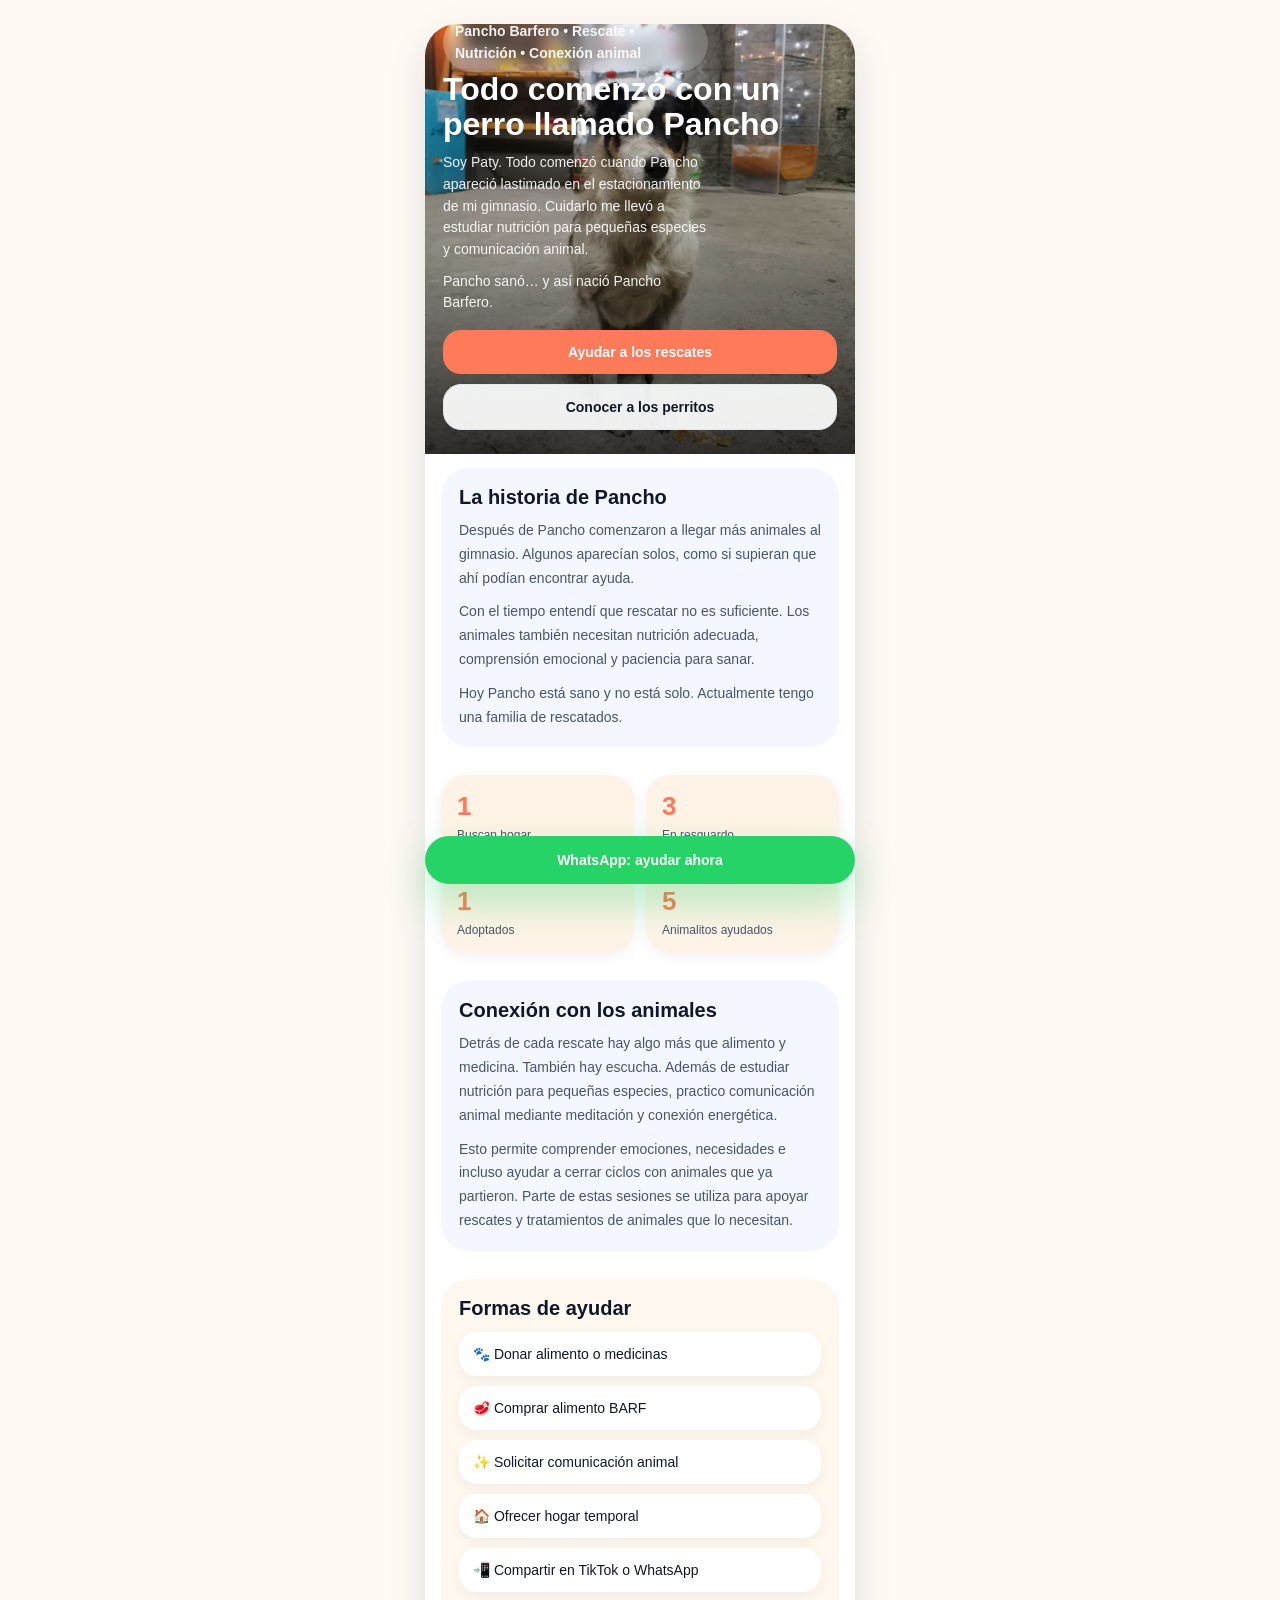
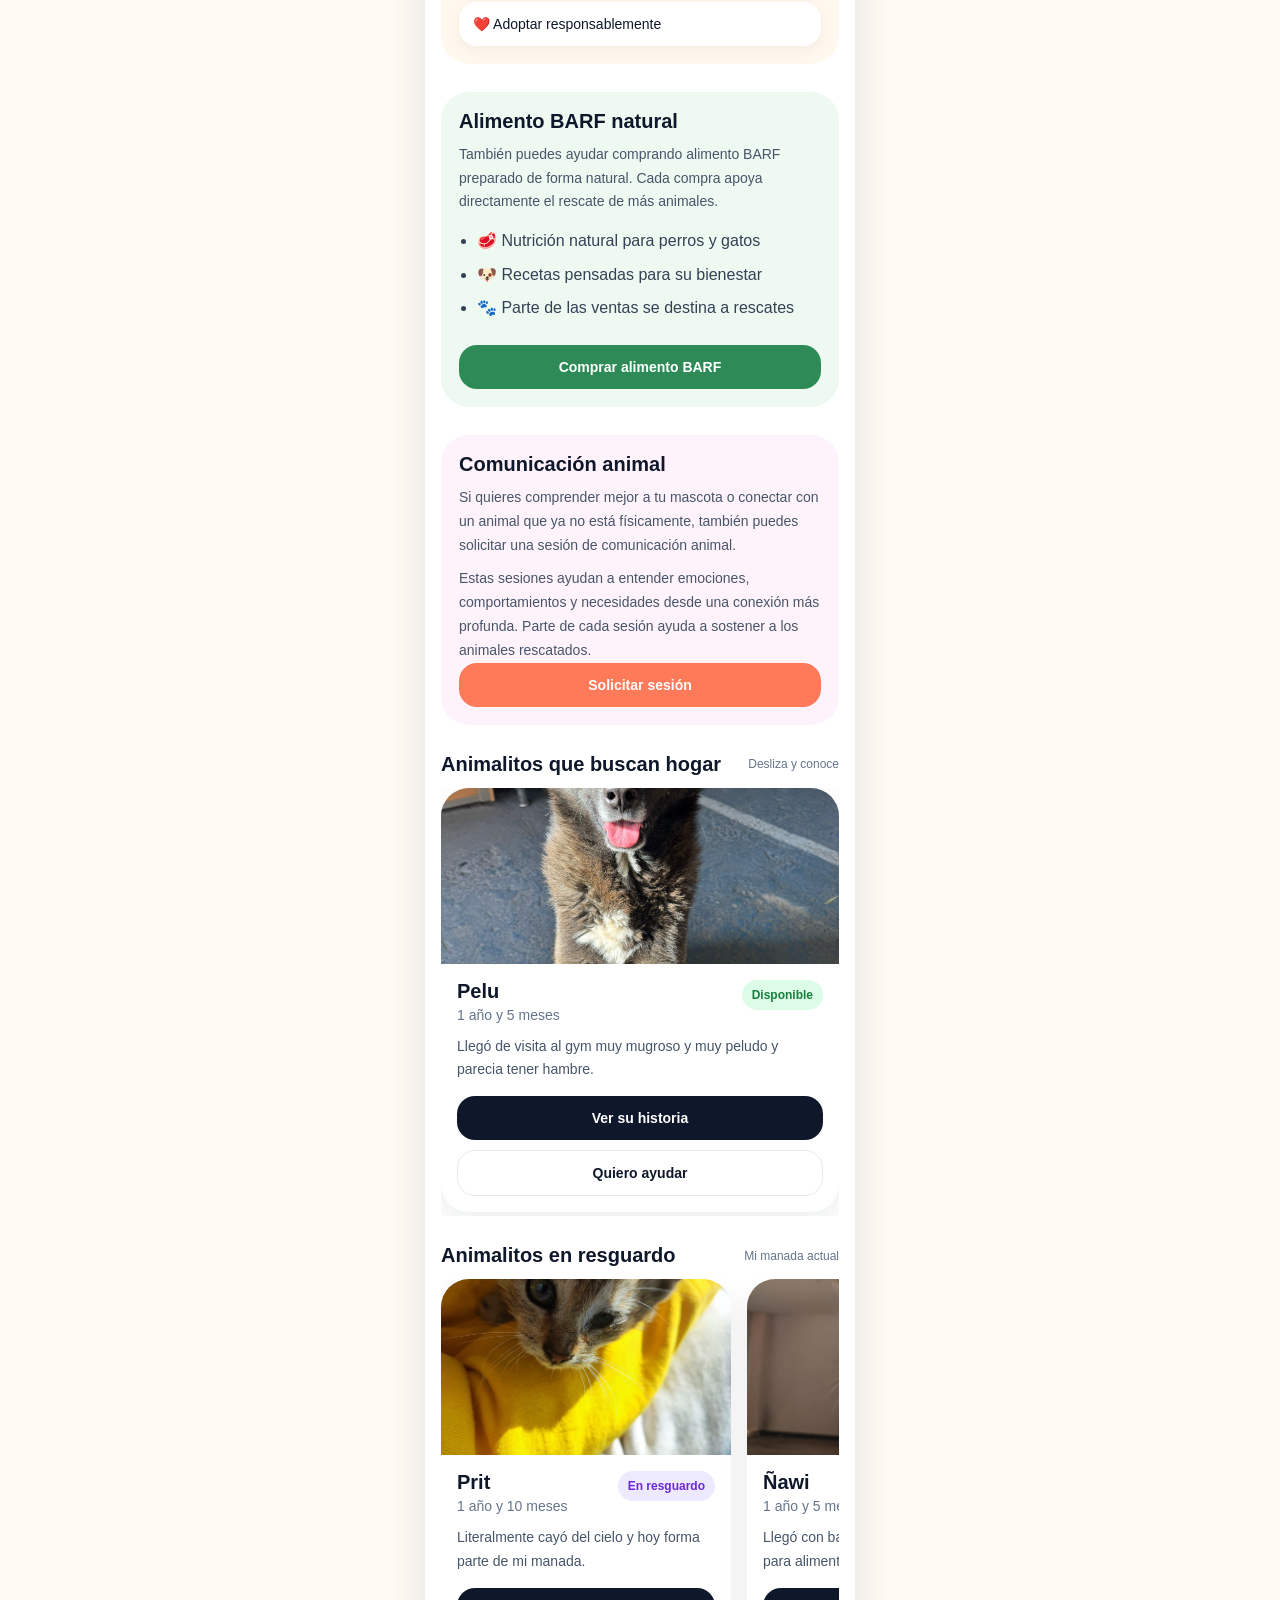
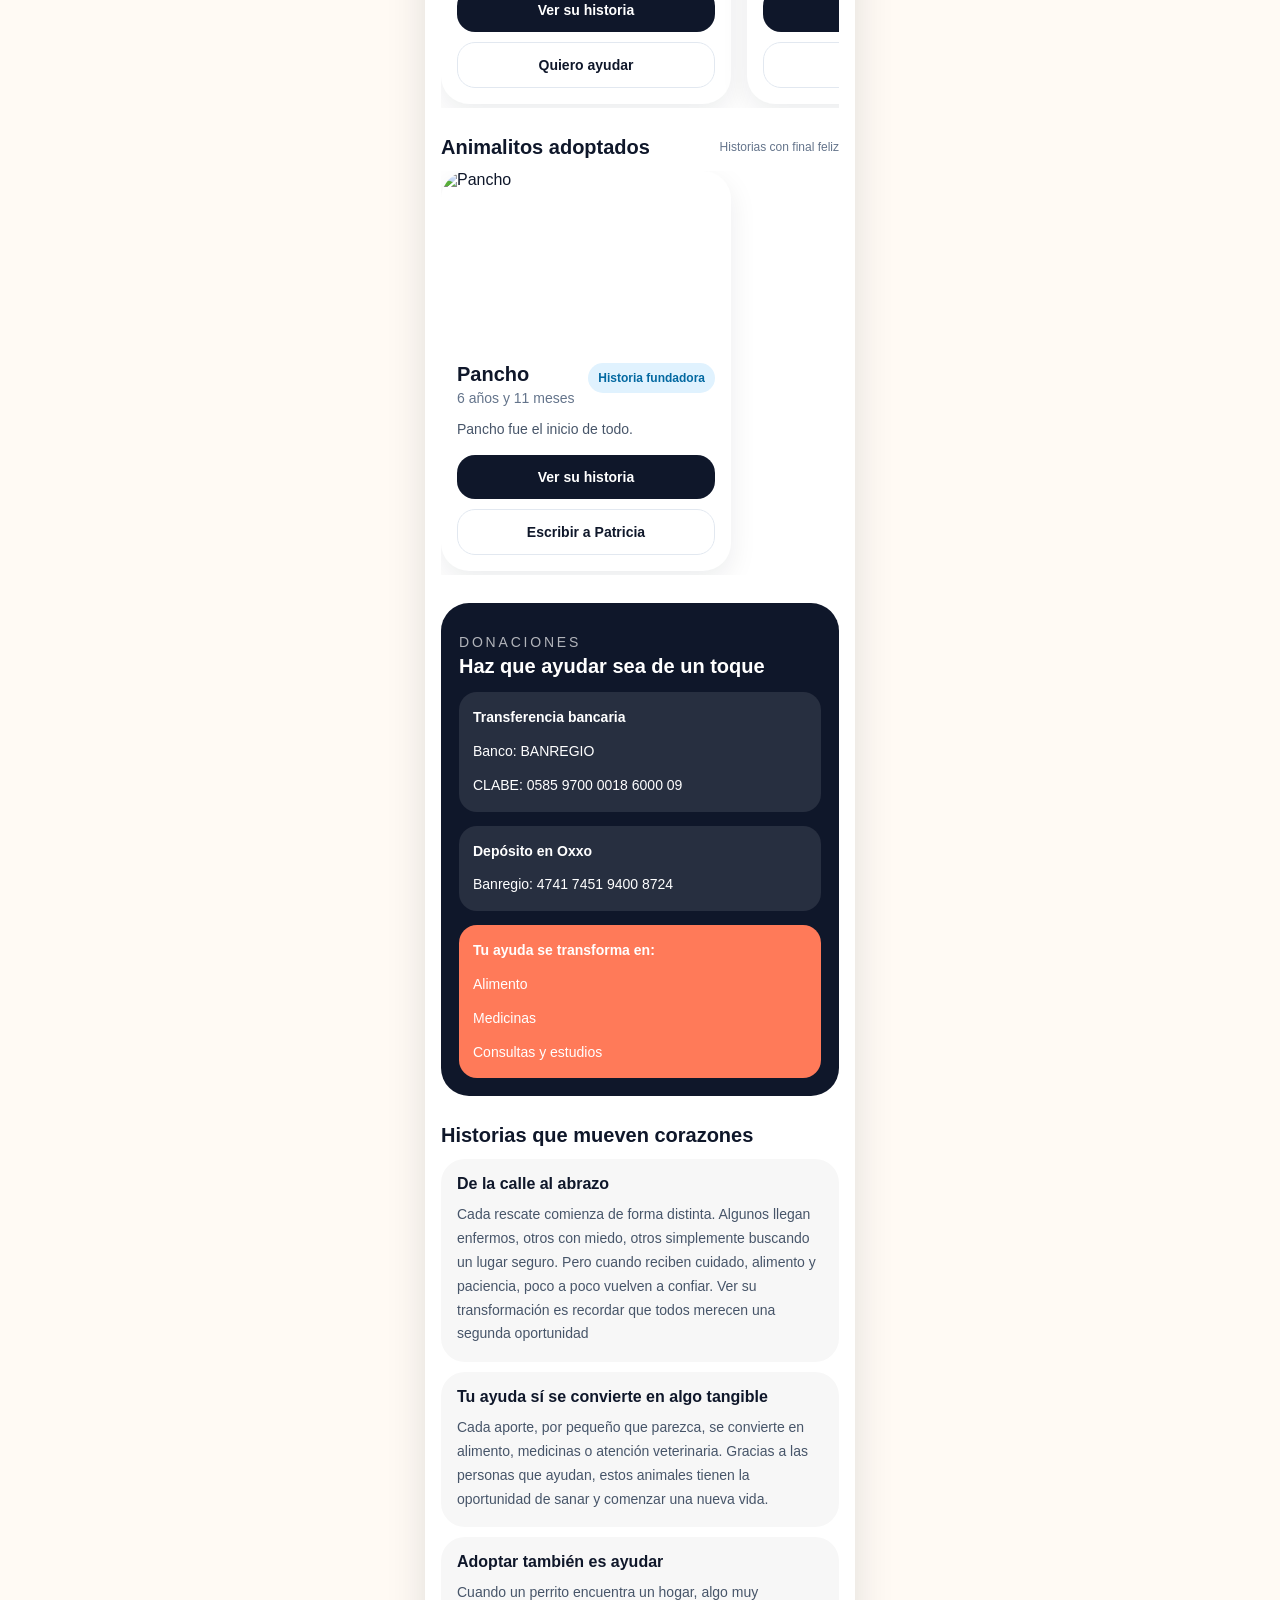
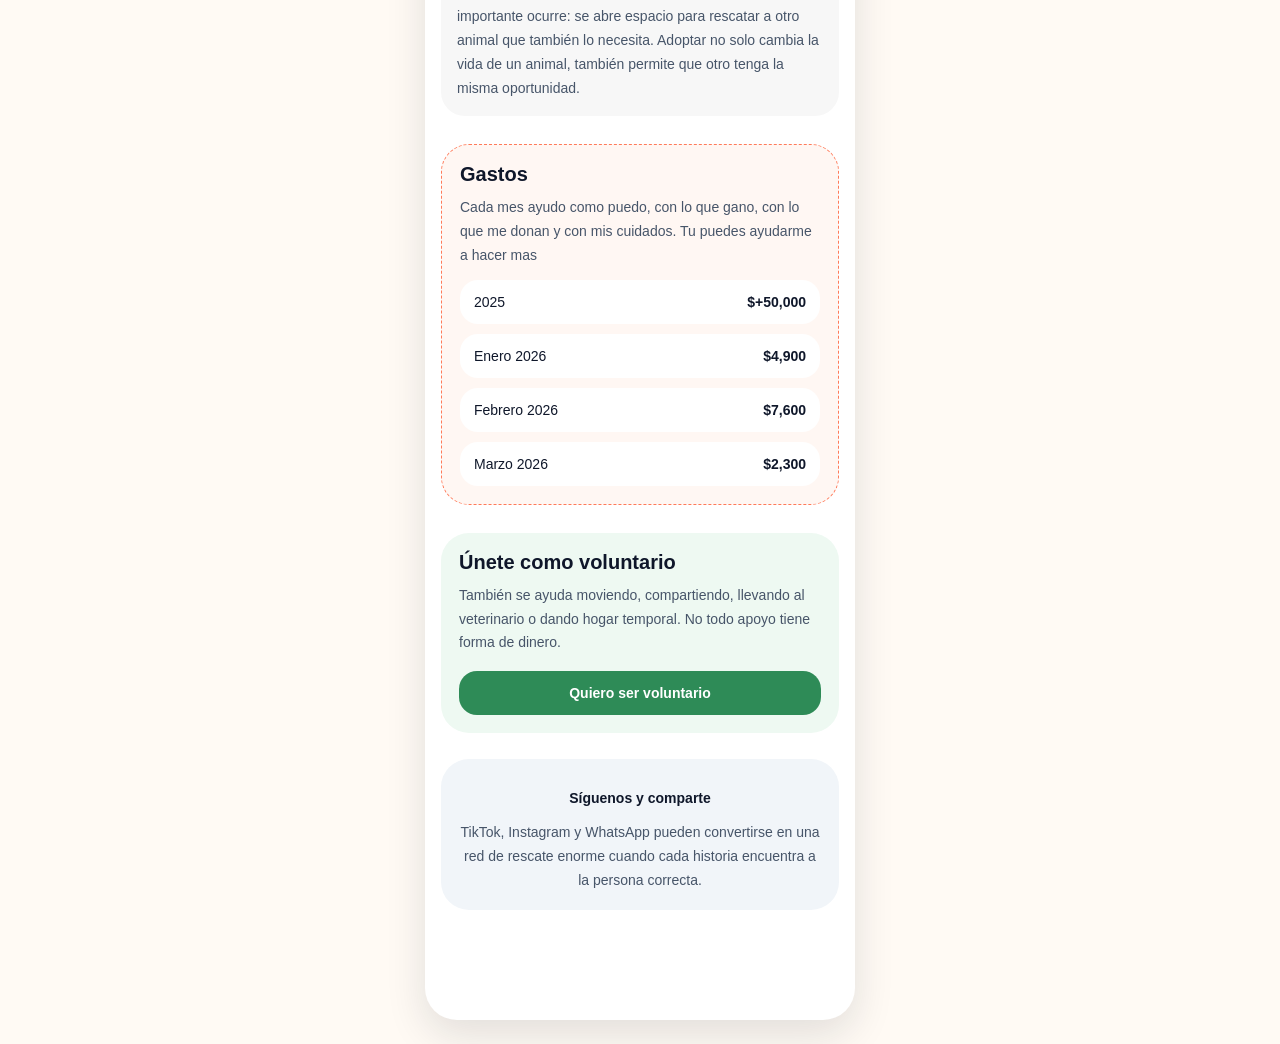
==== index.html @ 3ca4c39c "Update index.html" ====
<!DOCTYPE html>
<html lang="es">
<head>
  <meta charset="UTF-8" />
  <meta name="viewport" content="width=device-width, initial-scale=1.0" />
  <title>Pancho Barfero</title>
  <meta name="description" content="Pancho Barfero: rescate, nutrición natural y conexión animal." />
  <link rel="stylesheet" href="style.css" />
</head>
<body>
  <div class="page-shell">
    <main class="mobile-app">

      <header class="hero">
        <img
          src="img/animalitos/Pancho-1.png"
          alt="Rescate animal"
          class="hero-image"
        />
        <div class="hero-overlay"></div>
        <div class="hero-content">
          <p class="eyebrow">Pancho Barfero • Rescate • Nutrición • Conexión animal</p>
          <h1>Todo comenzó con un perro llamado Pancho</h1>
          <p>
          Soy Paty. Todo comenzó cuando Pancho apareció lastimado en el estacionamiento de mi gimnasio.
          Cuidarlo me llevó a estudiar nutrición para pequeñas especies y comunicación animal.
          </p>

          <p>
          Pancho sanó… y así nació Pancho Barfero.
          </p>

          <div class="hero-actions">
            <a class="btn btn-primary" href="#donar">Ayudar a los rescates</a>
            <a class="btn btn-secondary" href="#perritos">Conocer a los perritos</a>
          </div>
        </div>
      </header>

      <section class="section">
        <div class="card card-story">
          <h2>La historia de Pancho</h2>
          <p>
            Después de Pancho comenzaron a llegar más animales al gimnasio.
            Algunos aparecían solos, como si supieran que ahí podían encontrar ayuda.
          </p>
          <p>
            Con el tiempo entendí que rescatar no es suficiente. Los animales también
            necesitan nutrición adecuada, comprensión emocional y paciencia para sanar.
          </p>
          <p>
            Hoy Pancho está sano y no está solo. Actualmente tengo una familia de rescatados.
          </p>
        </div>
      </section>

      <section class="stats-grid section">

  <div class="stat-card">
    <div class="stat-value" id="stat-adoption">0</div>
    <div class="stat-label">Buscan hogar</div>
  </div>

  <div class="stat-card">
    <div class="stat-value" id="stat-rescue">0</div>
    <div class="stat-label">En resguardo</div>
  </div>

  <div class="stat-card">
    <div class="stat-value" id="stat-adopted">0</div>
    <div class="stat-label">Adoptados</div>
  </div>

  <div class="stat-card">
    <div class="stat-value" id="stat-total">0</div>
    <div class="stat-label">Animalitos ayudados</div>
  </div>

</section>

      <section class="section">
        <div class="card card-soft-blue">
          <h2>Conexión con los animales</h2>
          <p>
            Detrás de cada rescate hay algo más que alimento y medicina. También hay escucha.
            Además de estudiar nutrición para pequeñas especies, practico comunicación
            animal mediante meditación y conexión energética.
          </p>
          <p>
            Esto permite comprender emociones, necesidades e incluso ayudar a cerrar ciclos
            con animales que ya partieron. Parte de estas sesiones se utiliza para apoyar rescates
            y tratamientos de animales que lo necesitan.
          </p>
        </div>
      </section>

      <section class="section">
        <div class="card card-help">
          <h2>Formas de ayudar</h2>
          <div class="help-list">
            <div class="help-item">🐾 Donar alimento o medicinas</div>
            <div class="help-item">🥩 Comprar alimento BARF</div>
            <div class="help-item">✨ Solicitar comunicación animal</div>
            <div class="help-item">🏠 Ofrecer hogar temporal</div>
            <div class="help-item">📲 Compartir en TikTok o WhatsApp</div>
            <div class="help-item">❤️ Adoptar responsablemente</div>
          </div>
        </div>
      </section>

      <section class="section">
        <div class="card card-barf">
          <h2>Alimento BARF natural</h2>
          <p>
            También puedes ayudar comprando alimento BARF preparado de forma natural.
            Cada compra apoya directamente el rescate de más animales.
          </p>
          <ul class="simple-list">
            <li>🥩 Nutrición natural para perros y gatos</li>
            <li>🐶 Recetas pensadas para su bienestar</li>
            <li>🐾 Parte de las ventas se destina a rescates</li>
          </ul>
          <a class="btn btn-green" href="https://wa.me/5218135049027?text=Hola%20Paty%2C%20me%20interesa%20comprar%20BARF" target="_blank" rel="noopener noreferrer">
            Comprar alimento BARF
          </a>
        </div>
      </section>

      <section class="section">
        <div class="card card-pink">
          <h2>Comunicación animal</h2>
          <p>
            Si quieres comprender mejor a tu mascota o conectar con un animal que ya no
            está físicamente, también puedes solicitar una sesión de comunicación animal.
          </p>
          <p>
            Estas sesiones ayudan a entender emociones, comportamientos y necesidades desde
            una conexión más profunda. Parte de cada sesión ayuda a sostener a los animales rescatados.
          </p>
          <a class="btn btn-primary" href="https://wa.me/5218135049027?text=Hola%20Paty%2C%20me%20interesa%20una%20sesion%20de%20comunicacion%20animal" target="_blank" rel="noopener noreferrer">
            Solicitar sesión
          </a>
        </div>
      </section>

      <section class="section" id="perritos">
        <div class="section-head">
          <h2>Animalitos que buscan hogar</h2>
          <span>Desliza y conoce</span>
        </div>
        <div class="cards-scroll" id="adoption-list"></div>
      </section>

      <section class="section" id="resguardo">
        <div class="section-head">
          <h2>Animalitos en resguardo</h2>
          <span>Mi manada actual</span>
        </div>
        <div class="cards-scroll" id="rescue-list"></div>
      </section>

      <section class="section" id="adoptados">
        <div class="section-head">
          <h2>Animalitos adoptados</h2>
          <span>Historias con final feliz</span>
        </div>
        <div class="cards-scroll" id="adopted-list"></div>
      </section>

      <section class="section" id="donar">
        <div class="card card-dark">
          <p class="mini-label">Donaciones</p>
          <h2>Haz que ayudar sea de un toque</h2>

          <div class="donation-box">
            <p class="donation-title">Transferencia bancaria</p>
            <p>Banco: BANREGIO</p>
            <p>CLABE: 0585 9700 0018 6000 09</p>
          </div>

          <div class="donation-box">
            <p class="donation-title">Depósito en Oxxo</p>
            <p>Banregio: 4741 7451 9400 8724</p>
          </div>

          <div class="impact-box">
            <p class="donation-title">Tu ayuda se transforma en:</p>
            <p>Alimento</p>
            <p>Medicinas</p>
            <p>Consultas y estudios</p>
          </div>
        </div>
      </section>

      <section class="section">
        <h2 class="section-title">Historias que mueven corazones</h2>
        <div class="story-list">
          <div class="story-card">
            <h3>De la calle al abrazo</h3>
            <p>
              Cada rescate comienza de forma distinta.
Algunos llegan enfermos, otros con miedo, otros simplemente buscando un lugar seguro.

Pero cuando reciben cuidado, alimento y paciencia, poco a poco vuelven a confiar.
Ver su transformación es recordar que todos merecen una segunda oportunidad
            </p>
          </div>
          <div class="story-card">
            <h3>Tu ayuda sí se convierte en algo tangible</h3>
            <p>
              Cada aporte, por pequeño que parezca, se convierte en alimento, medicinas o atención veterinaria.

Gracias a las personas que ayudan, estos animales tienen la oportunidad de sanar y comenzar una nueva vida.
            </p>
          </div>
          <div class="story-card">
            <h3>Adoptar también es ayudar</h3>
            <p>
              Cuando un perrito encuentra un hogar, algo muy importante ocurre:
se abre espacio para rescatar a otro animal que también lo necesita.

Adoptar no solo cambia la vida de un animal, también permite que otro tenga la misma oportunidad.
            </p>
          </div>
        </div>
      </section>

      <section class="section">
        <div class="card card-dashed">
          <h2>Gastos</h2>
          <p>
            Cada mes ayudo como puedo, con lo que gano, con lo que me donan y con mis cuidados.
            Tu puedes ayudarme a hacer mas
          </p>

          <div class="transparency-list">
            <div class="transparency-row">
              <span>2025</span>
              <strong>$+50,000</strong>
            </div>
            <div class="transparency-row">
              <span>Enero 2026</span>
              <strong>$4,900</strong>
            </div>
            <div class="transparency-row">
              <span>Febrero 2026</span>
              <strong>$7,600</strong>
            </div>
            <div class="transparency-row">
              <span>Marzo 2026</span>
              <strong>$2,300</strong>
            </div>
          </div>
        </div>
      </section>

      <section class="section">
        <div class="card card-barf">
          <h2>Únete como voluntario</h2>
          <p>
            También se ayuda moviendo, compartiendo, llevando al veterinario o dando hogar temporal.
            No todo apoyo tiene forma de dinero.
          </p>
          <a class="btn btn-green" href="https://wa.me/5218135049027?text=Hola%20Paty%2C%20quiero%20apoyar%20como%20voluntario" target="_blank" rel="noopener noreferrer">
            Quiero ser voluntario
          </a>
        </div>
      </section>

      <footer class="footer">
        <div class="card card-footer">
          <p class="footer-title">Síguenos y comparte</p>
          <p>
            TikTok, Instagram y WhatsApp pueden convertirse en una red de rescate enorme
            cuando cada historia encuentra a la persona correcta.
          </p>
        </div>
      </footer>

    </main>

    <div class="whatsapp-bar">
      <a class="whatsapp-button" href="https://wa.me/5218135049027?text=Hola%20Paty%2C%20quiero%20ayudar%20a%20Pancho%20Barfero" target="_blank" rel="noopener noreferrer">
        WhatsApp: ayudar ahora
      </a>
    </div>
  </div>

  <script src="animals.js"></script>
  <script src="main.js"></script>
</body>
</html>
---- style.css ----
* {
  box-sizing: border-box;
}

html {
  scroll-behavior: smooth;
}

body {
  margin: 0;
  font-family: Arial, Helvetica, sans-serif;
  background: #fffaf4;
  color: #0f172a;
  padding: 0;
}

a {
  text-decoration: none;
}

.page-shell {
  min-height: 100vh;
  padding: 0;
}

.mobile-app {
  width: 100%;
  max-width: 430px;
  margin: 0 auto;
  min-height: 100vh;
  background: #ffffff;
  box-shadow: 0 15px 40px rgba(15, 23, 42, 0.12);
  padding-bottom: 110px;
}

.hero {
  position: relative;
  overflow: hidden;
  min-height: 430px;
}

.hero-image {
  width: 100%;
  height: 430px;
  object-fit: cover;
  display: block;
}

.hero-overlay {
  position: absolute;
  inset: 0;
  background: linear-gradient(to top, rgba(0, 0, 0, 0.72), rgba(0, 0, 0, 0.2), transparent);
}

.hero-content {
  position: absolute;
  left: 0;
  right: 0;
  bottom: 0;
  padding: 18px 18px 24px;
  color: white;
}
.hero-content p {
  max-width: 34ch;
}

.eyebrow {
  display: inline-block;
  margin: 0 0 10px;
  padding: 7px 12px;
  border-radius: 999px;
  background: rgba(255, 255, 255, 0.18);
  backdrop-filter: blur(8px);
  font-size: 12px;
  font-weight: 600;
}

.hero h1,
.animal-name {
  margin: 0;
  font-size: 32px;
  line-height: 1.1;
}

.hero p {
  margin: 10px 0 0;
  font-size: 14px;
  line-height: 1.55;
  color: rgba(255, 255, 255, 0.92);
}

.hero-actions {
  display: grid;
  gap: 10px;
  margin-top: 16px;
}

.section {
  padding: 14px 16px;
}

.section-title {
  font-size: 20px;
  margin: 0 0 12px;
}

.card {
  border-radius: 28px;
  padding: 18px;
  background: #f8fafc;
}

.card h2 {
  margin: 0 0 10px;
  font-size: 20px;
}

.card p {
  margin: 10px 0 0;
  color: #475569;
  font-size: 14px;
  line-height: 1.7;
}

.card-story,
.card-soft-blue {
  background: #f4f7ff;
}

.card-help {
  background: #fff8ef;
}

.card-barf {
  background: #eef9f2;
}

.card-pink {
  background: #fff3fb;
}

.card-dark {
  background: #0f172a;
  color: white;
}

.card-dark h2,
.card-dark p {
  color: white;
}

.card-dashed {
  background: #fff7f3;
  border: 1px dashed #ff7a59;
}

.card-footer {
  background: #f1f5f9;
  text-align: center;
}

.footer-title {
  margin: 0;
  font-weight: 700;
  color: #0f172a !important;
}

.stats-grid {
  display: grid;
  grid-template-columns: repeat(2, 1fr);
  gap: 12px;
}

.stat-card {
  border-radius: 24px;
  background: #fff3e7;
  padding: 16px;
  box-shadow: 0 4px 14px rgba(15, 23, 42, 0.05);
}

.stat-value {
  color: #ff7a59;
  font-size: 26px;
  font-weight: 800;
}

.stat-label {
  margin-top: 6px;
  font-size: 12px;
  color: #475569;
}

.help-list,
.story-list,
.transparency-list {
  display: grid;
  gap: 10px;
  margin-top: 12px;
}

.help-item {
  border-radius: 18px;
  background: white;
  padding: 14px;
  font-size: 14px;
  box-shadow: 0 4px 14px rgba(15, 23, 42, 0.05);
}

.simple-list {
  padding-left: 18px;
  margin: 14px 0 0;
  color: #334155;
}

.simple-list li {
  margin-bottom: 8px;
  line-height: 1.6;
}

.btn,
.help-btn {
  display: inline-block;
  width: 100%;
  text-align: center;
  border-radius: 18px;
  padding: 14px 16px;
  font-size: 14px;
  font-weight: 700;
  transition: transform 0.15s ease, opacity 0.15s ease;
}

.btn:hover,
.help-btn:hover {
  transform: translateY(-1px);
  opacity: 0.96;
}

.btn-primary {
  background: #ff7a59;
  color: white;
}

.btn-secondary,
.btn-light {
  background: rgba(255, 255, 255, 0.92);
  color: #0f172a;
  border: 1px solid #e2e8f0;
}

.btn-green {
  background: #2e8b57;
  color: white;
  margin-top: 16px;
}

.btn-dark {
  background: #0f172a;
  color: white;
}

.section-head {
  display: flex;
  align-items: center;
  justify-content: space-between;
  gap: 12px;
  margin-bottom: 12px;
}

.section-head h2 {
  margin: 0;
  font-size: 20px;
}

.section-head span {
  font-size: 12px;
  color: #64748b;
}

.cards-scroll {
  display: flex;
  gap: 16px;
  overflow-x: auto;
  padding-bottom: 4px;
  scroll-snap-type: x proximity;
}

.cards-scroll::-webkit-scrollbar,
.thumbs::-webkit-scrollbar {
  height: 8px;
}

.cards-scroll::-webkit-scrollbar-thumb,
.thumbs::-webkit-scrollbar-thumb {
  background: rgba(148, 163, 184, 0.4);
  border-radius: 999px;
}

.pet-card {
  min-width: 290px;
  border-radius: 28px;
  background: white;
  box-shadow: 0 10px 28px rgba(15, 23, 42, 0.08);
  overflow: hidden;
  scroll-snap-align: start;
}

.pet-card img {
  width: 100%;
  height: 176px;
  object-fit: cover;
  display: block;
}

.pet-body {
  padding: 16px;
}

.pet-top {
  display: flex;
  align-items: flex-start;
  justify-content: space-between;
  gap: 12px;
}

.pet-top h3 {
  margin: 0;
  font-size: 20px;
}

.pet-top p,
.animal-age,
.animal-category {
  margin: 4px 0 0;
  color: #64748b;
  font-size: 14px;
}

.pet-body > p {
  margin: 12px 0 0;
  color: #475569;
  font-size: 14px;
  line-height: 1.7;
}

.pet-actions {
  display: grid;
  gap: 10px;
  margin-top: 14px;
}

.tag {
  display: inline-block;
  padding: 8px 10px;
  border-radius: 999px;
  font-size: 12px;
  font-weight: 700;
  white-space: nowrap;
}

.tag-green {
  background: #dcfce7;
  color: #15803d;
}

.tag-amber {
  background: #fef3c7;
  color: #b45309;
}

.tag-sky {
  background: #e0f2fe;
  color: #0369a1;
}

.tag-neutral {
  background: #ede9fe;
  color: #6d28d9;
}

.mini-label {
  margin: 0;
  font-size: 11px;
  text-transform: uppercase;
  letter-spacing: 0.2em;
  color: rgba(255, 255, 255, 0.68) !important;
}

.donation-box {
  border-radius: 18px;
  background: rgba(255, 255, 255, 0.1);
  padding: 14px;
  margin-top: 14px;
}

.impact-box {
  border-radius: 18px;
  background: #ff7a59;
  padding: 14px;
  margin-top: 14px;
}

.donation-title {
  margin: 0 0 8px !important;
  font-weight: 700;
  color: white !important;
}

.story-card {
  border-radius: 24px;
  background: #f7f7f7;
  padding: 16px;
}

.story-card h3 {
  margin: 0;
  font-size: 16px;
}

.story-card p {
  margin: 10px 0 0;
  color: #475569;
  font-size: 14px;
  line-height: 1.7;
}

.transparency-row {
  display: flex;
  align-items: center;
  justify-content: space-between;
  gap: 12px;
  border-radius: 18px;
  background: white;
  padding: 14px;
  font-size: 14px;
}

.footer {
  padding: 12px 16px 0;
}

.whatsapp-bar {
  position: fixed;
  left: 50%;
  bottom: 16px;
  width: calc(100% - 32px);
  max-width: 430px;
  transform: translateX(-50%);
  z-index: 20;
}

.whatsapp-button {
  display: block;
  width: 100%;
  border-radius: 999px;
  background: #25d366;
  color: white;
  text-align: center;
  padding: 16px 18px;
  font-size: 14px;
  font-weight: 800;
  box-shadow: 0 18px 40px rgba(37, 211, 102, 0.35);
}

#animal {
  max-width: 600px;
  margin: auto;
  background: white;
  padding: 20px;
  border-radius: 20px;
  box-shadow: 0 10px 25px rgba(0, 0, 0, 0.08);
}

.animal-gallery {
  margin-bottom: 20px;
}

.main-img {
  width: 100%;
  display: block;
  border-radius: 16px;
  object-fit: cover;
}

.thumbs {
  display: flex;
  gap: 10px;
  margin-top: 10px;
  overflow-x: auto;
  padding-bottom: 4px;
}

.thumb {
  width: 70px;
  height: 70px;
  min-width: 70px;
  object-fit: cover;
  border-radius: 10px;
  cursor: pointer;
  border: 2px solid transparent;
  display: block;
}

.thumb.active {
  border-color: #ff7a59;
  box-shadow: 0 0 0 3px rgba(255, 122, 89, 0.12);
}

.story-section {
  margin-top: 20px;
}

.story-section h3 {
  margin-bottom: 6px;
}

.help-btn {
  margin-top: 25px;
  background: #25d366;
  color: white;
  text-decoration: none;
}

@media (min-width: 700px) {
  .page-shell {
    padding: 24px 0;
  }

  .mobile-app {
    border-radius: 32px;
    overflow: hidden;
  }
}
.back-btn {
  display: inline-block;
  margin-bottom: 15px;
  font-weight: 700;
  color: #ff7a59;
}

.before-after {
  margin-top: 24px;
}

.ba-container {
  position: relative;
  width: 100%;
  aspect-ratio: 4 / 3;
  overflow: hidden;
  border-radius: 16px;
}

.ba-after,
.ba-before {
  position: absolute;
  inset: 0;
  width: 100%;
  height: 100%;
  object-fit: cover;
  display: block;
}

.ba-before-wrapper {
  position: absolute;
  inset: 0;
  width: 50%;
  overflow: hidden;
}

.ba-slider {
  position: absolute;
  inset: 0;
  width: 100%;
  opacity: 0;
  cursor: pointer;
  z-index: 3;
}
.ba-container {
  position: relative;
  width: 100%;
  aspect-ratio: 4 / 3;
  overflow: hidden;
  border-radius: 16px;
}

.ba-after,
.ba-before {
  position: absolute;
  inset: 0;
  width: 100%;
  height: 100%;
  object-fit: cover;
  display: block;
}

.ba-before-wrapper {
  position: absolute;
  inset: 0;
  width: 50%;
  overflow: hidden;
}

.ba-divider {
  position: absolute;
  top: 0;
  bottom: 0;
  left: 50%;
  width: 2px;
  background: white;
  box-shadow: 0 0 0 1px rgba(0,0,0,0.12);
  transform: translateX(-50%);
  z-index: 2;
}

.ba-divider::after {
  content: "";
  position: absolute;
  top: 50%;
  left: 50%;
  width: 34px;
  height: 34px;
  background: white;
  border-radius: 999px;
  transform: translate(-50%, -50%);
  box-shadow: 0 4px 14px rgba(0,0,0,0.15);
}

.ba-slider {
  position: absolute;
  inset: 0;
  width: 100%;
  opacity: 0;
  cursor: ew-resize;
  z-index: 3;
}
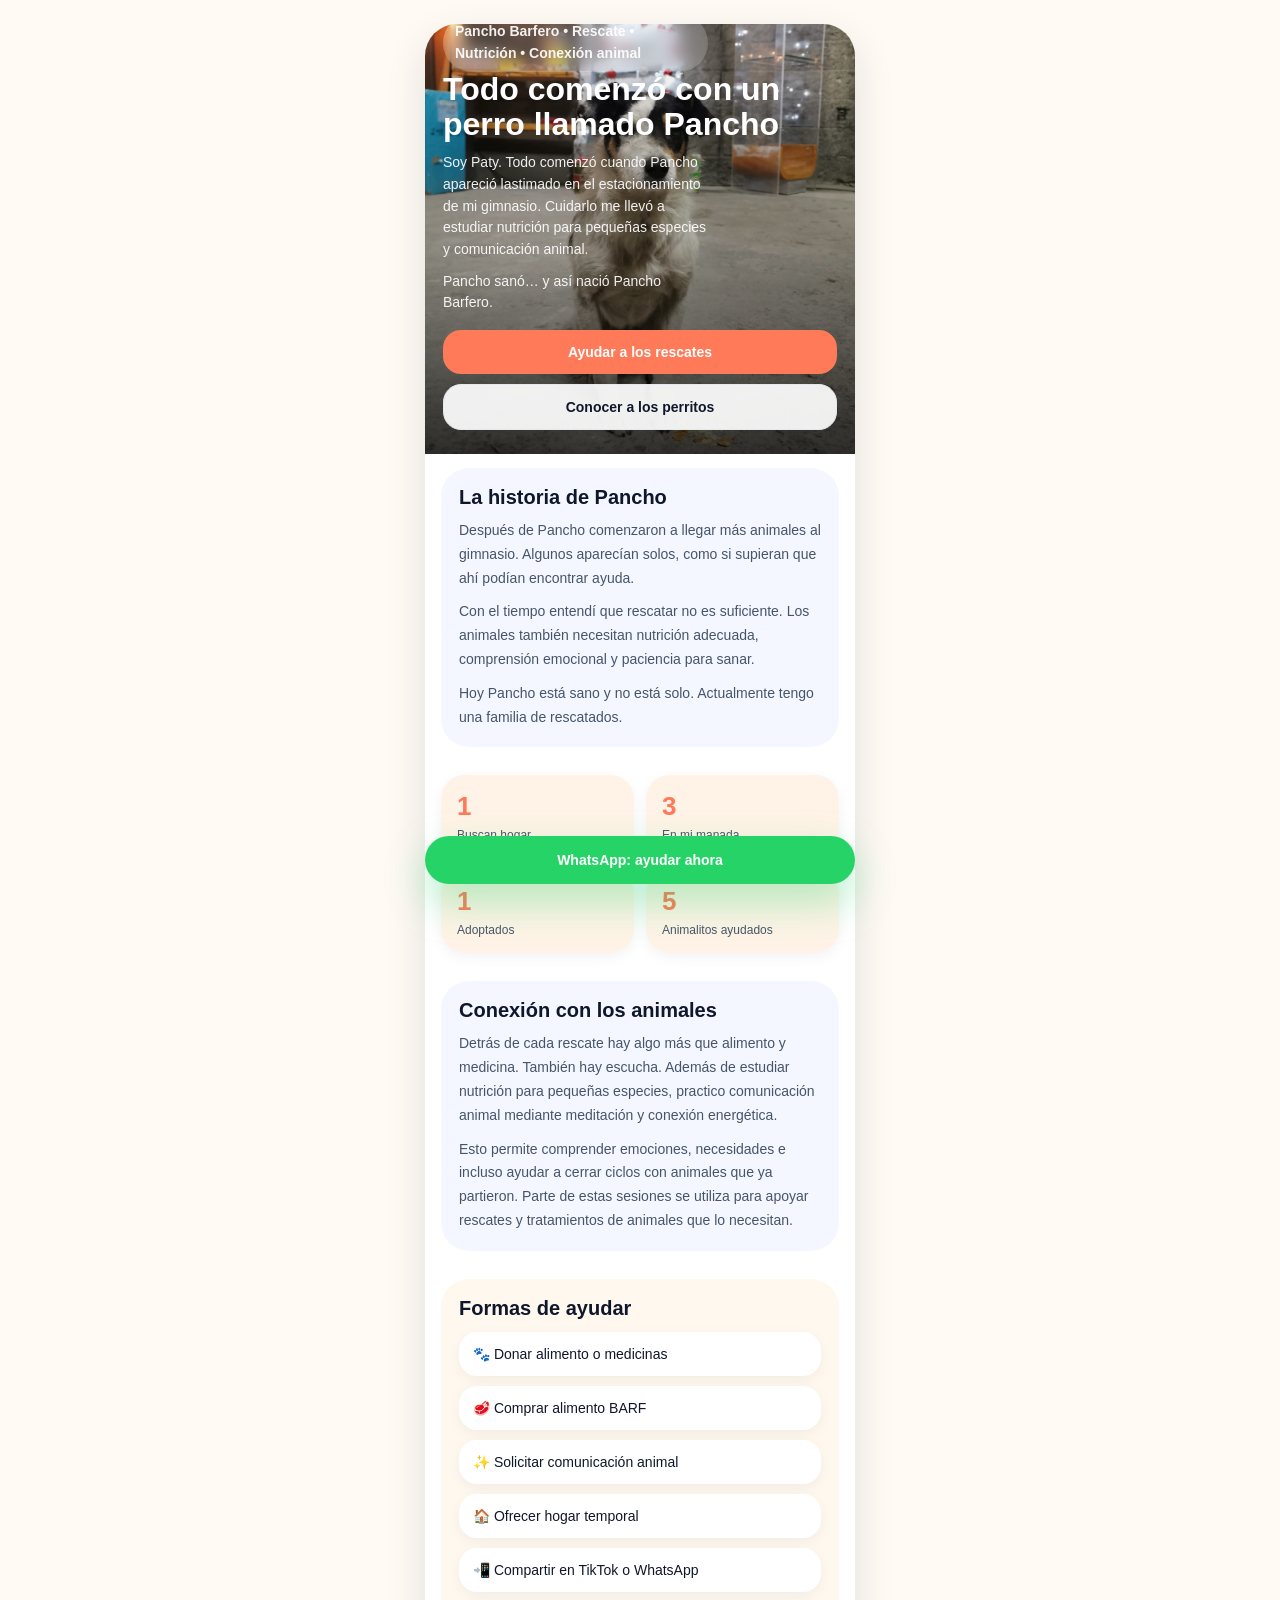
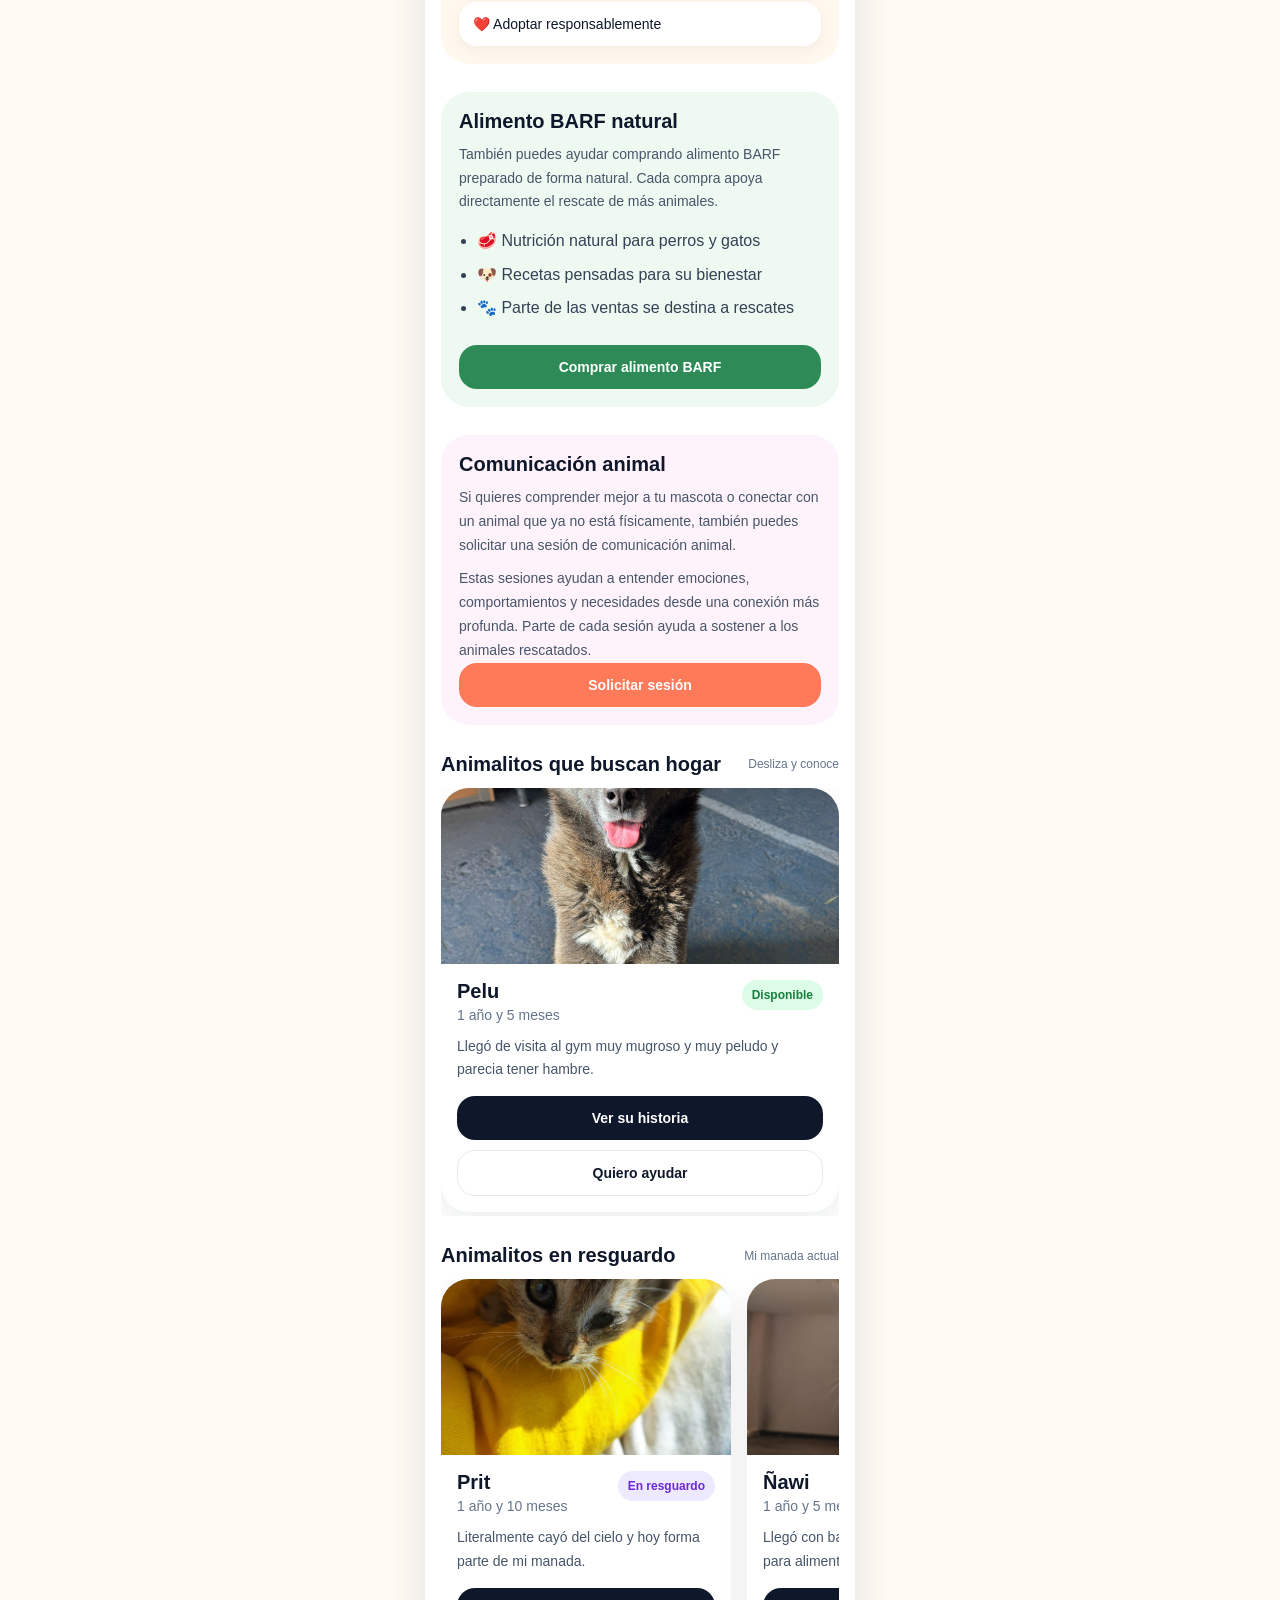
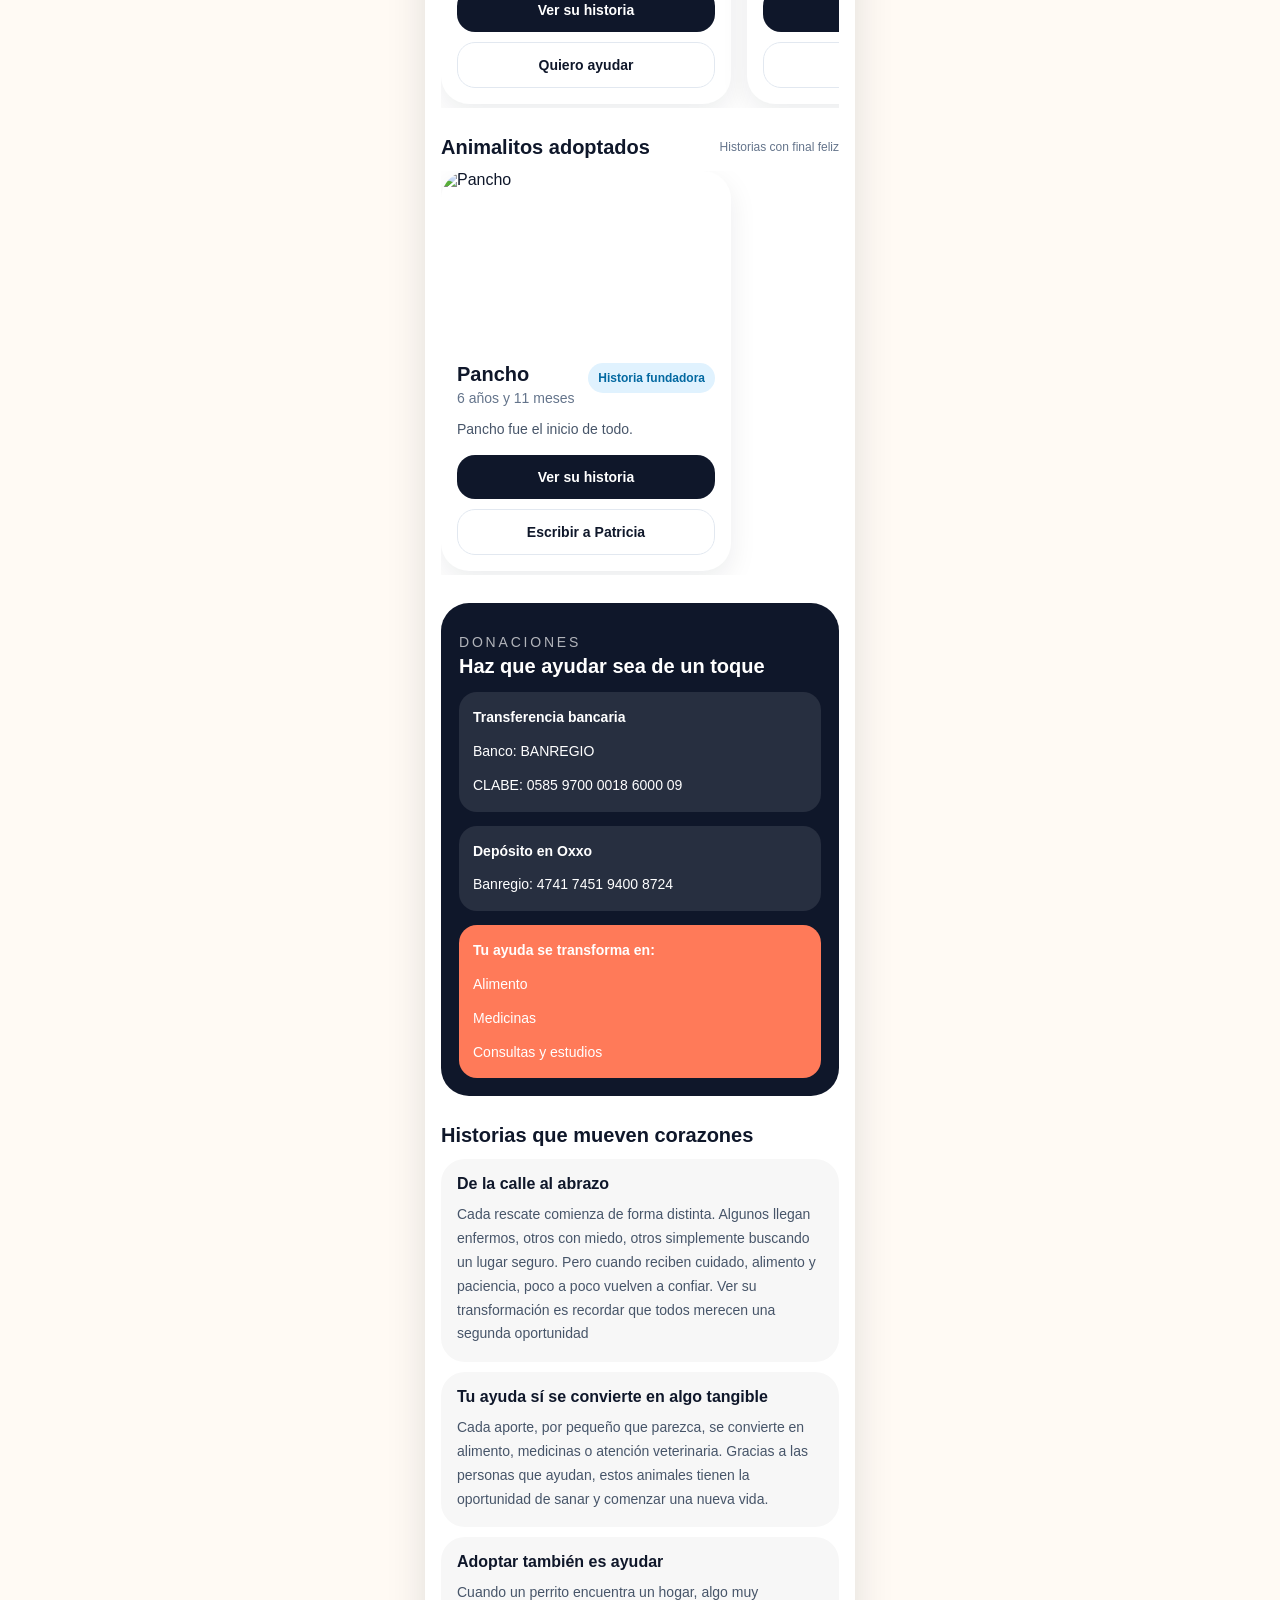
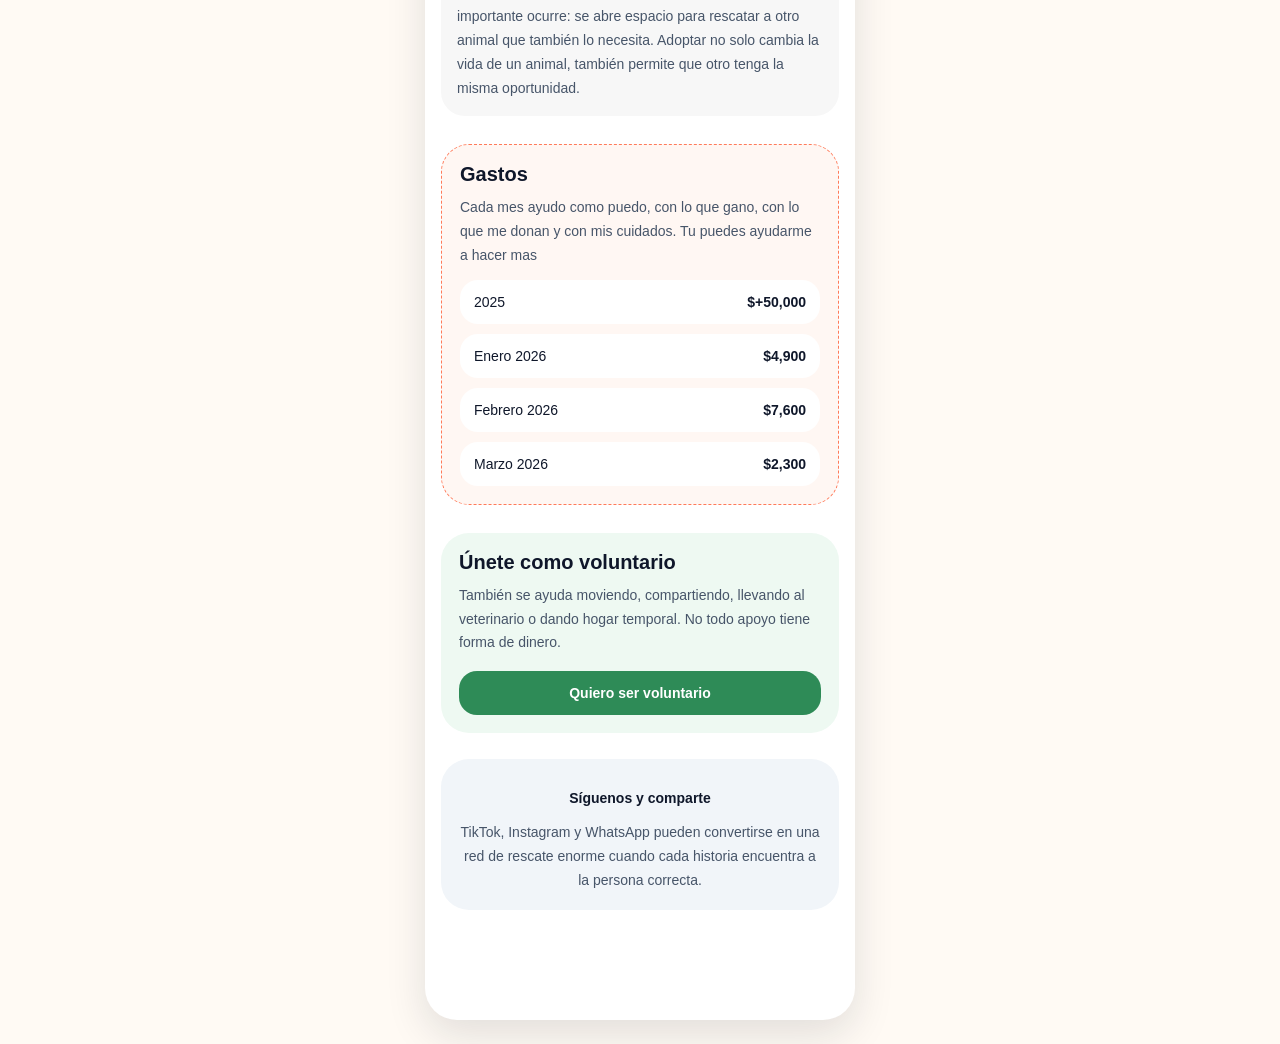
==== commit 9ff646e2: "Update index.html" ====
--- a/index.html
+++ b/index.html
@@ -63,7 +63,7 @@
 
   <div class="stat-card">
     <div class="stat-value" id="stat-rescue">0</div>
-    <div class="stat-label">En resguardo</div>
+    <div class="stat-label">En mi manada</div>
   </div>
 
   <div class="stat-card">
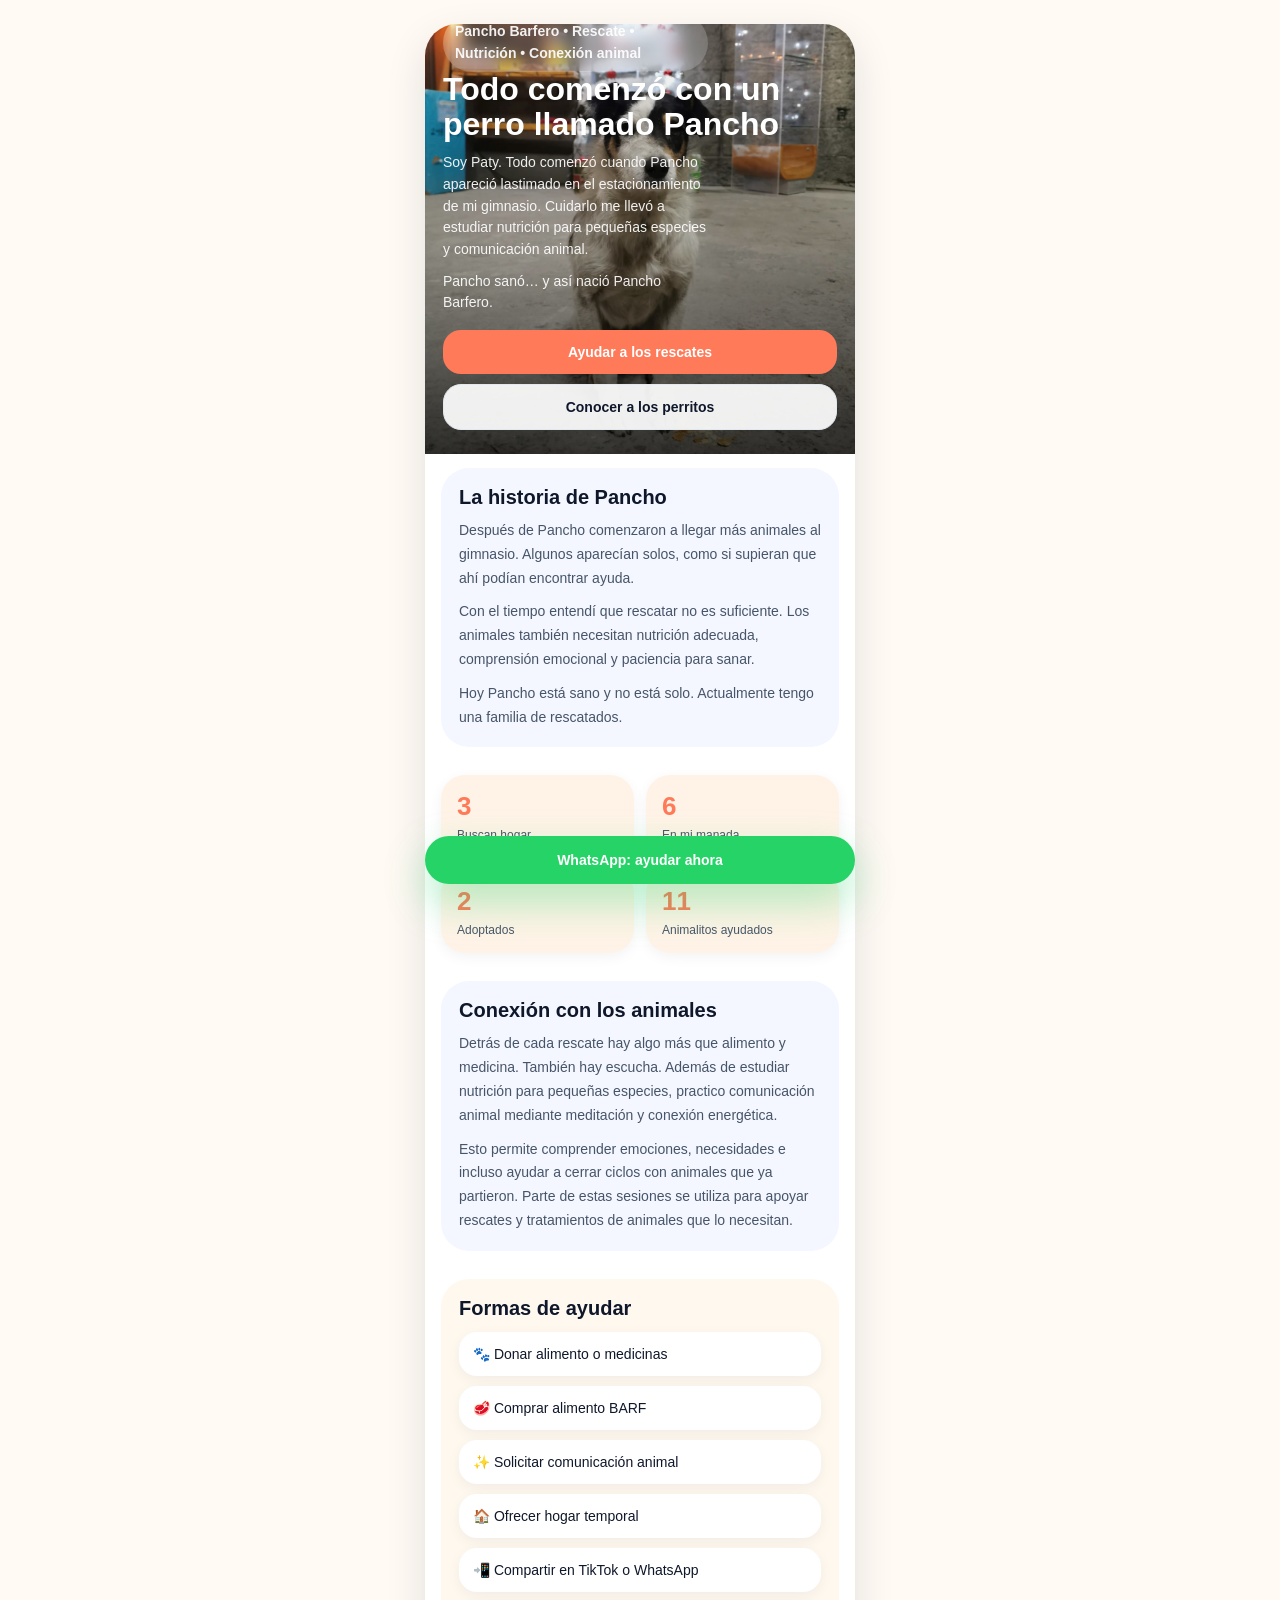
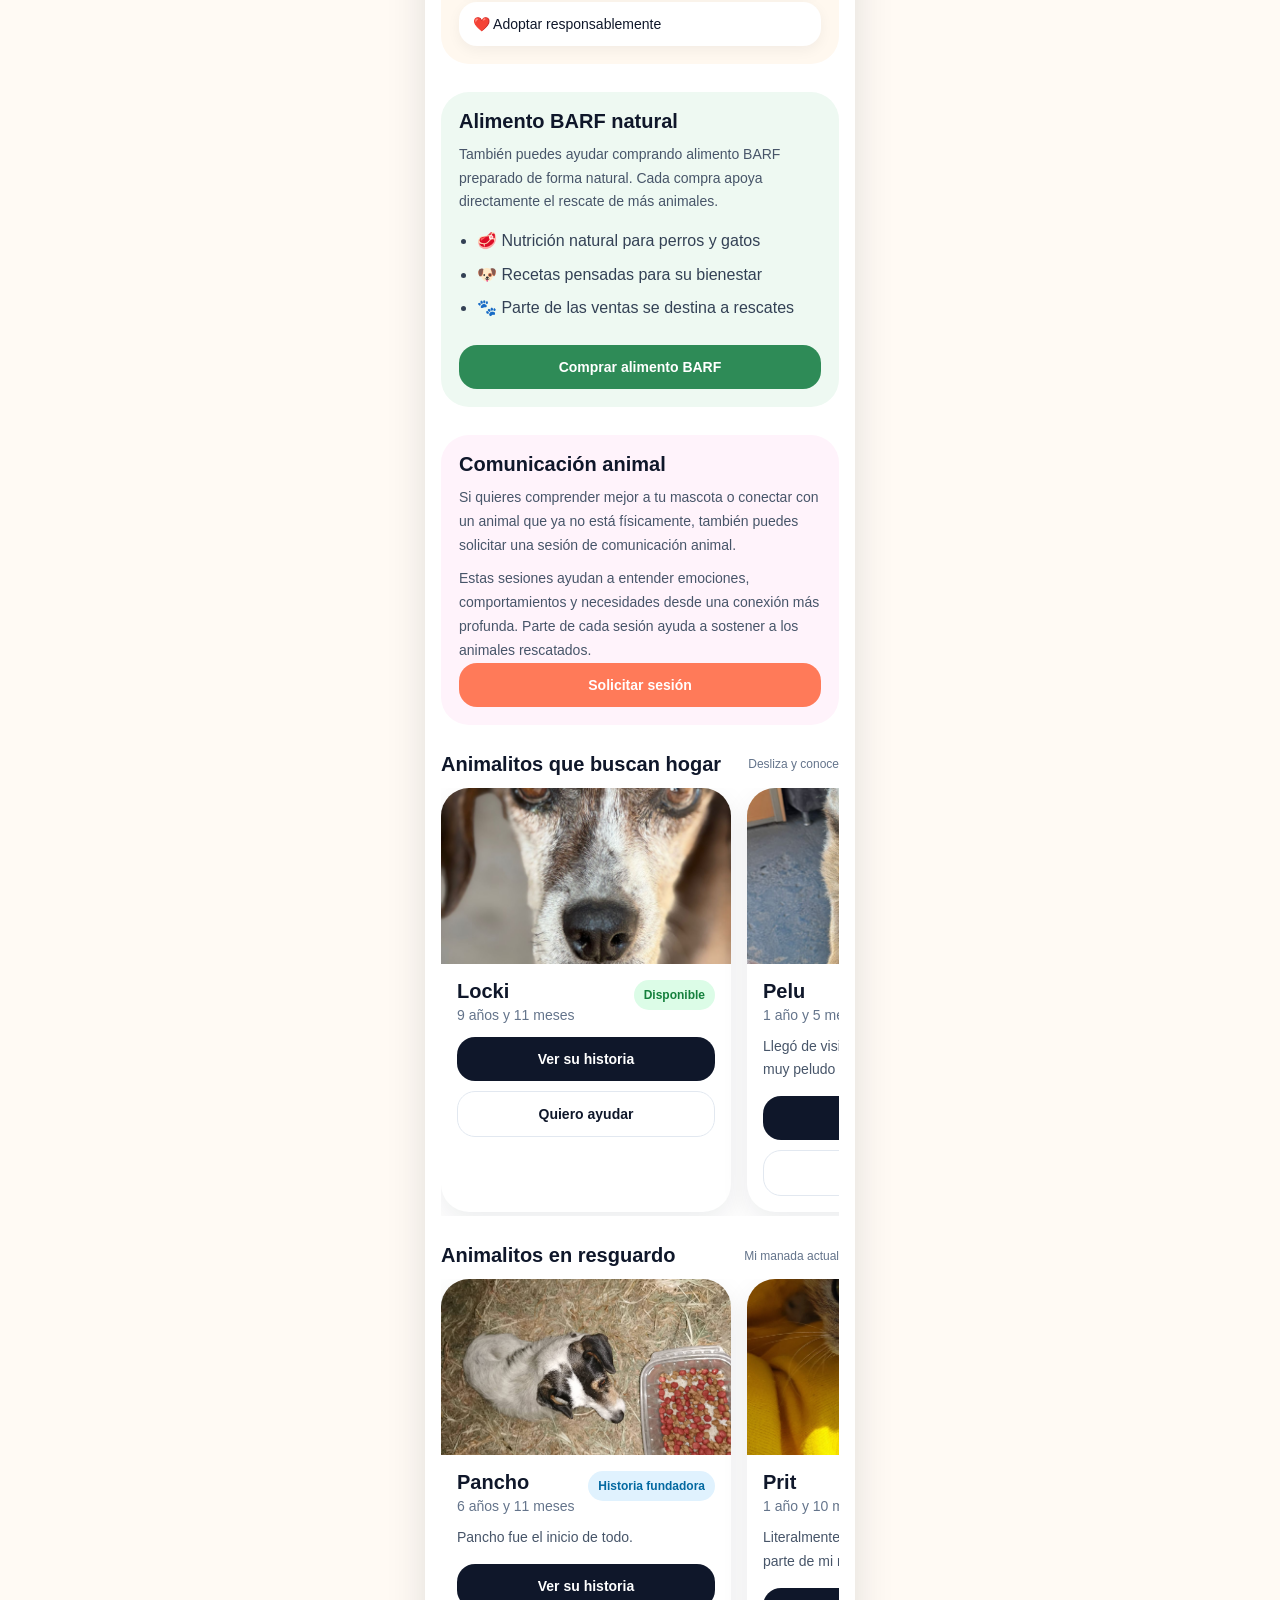
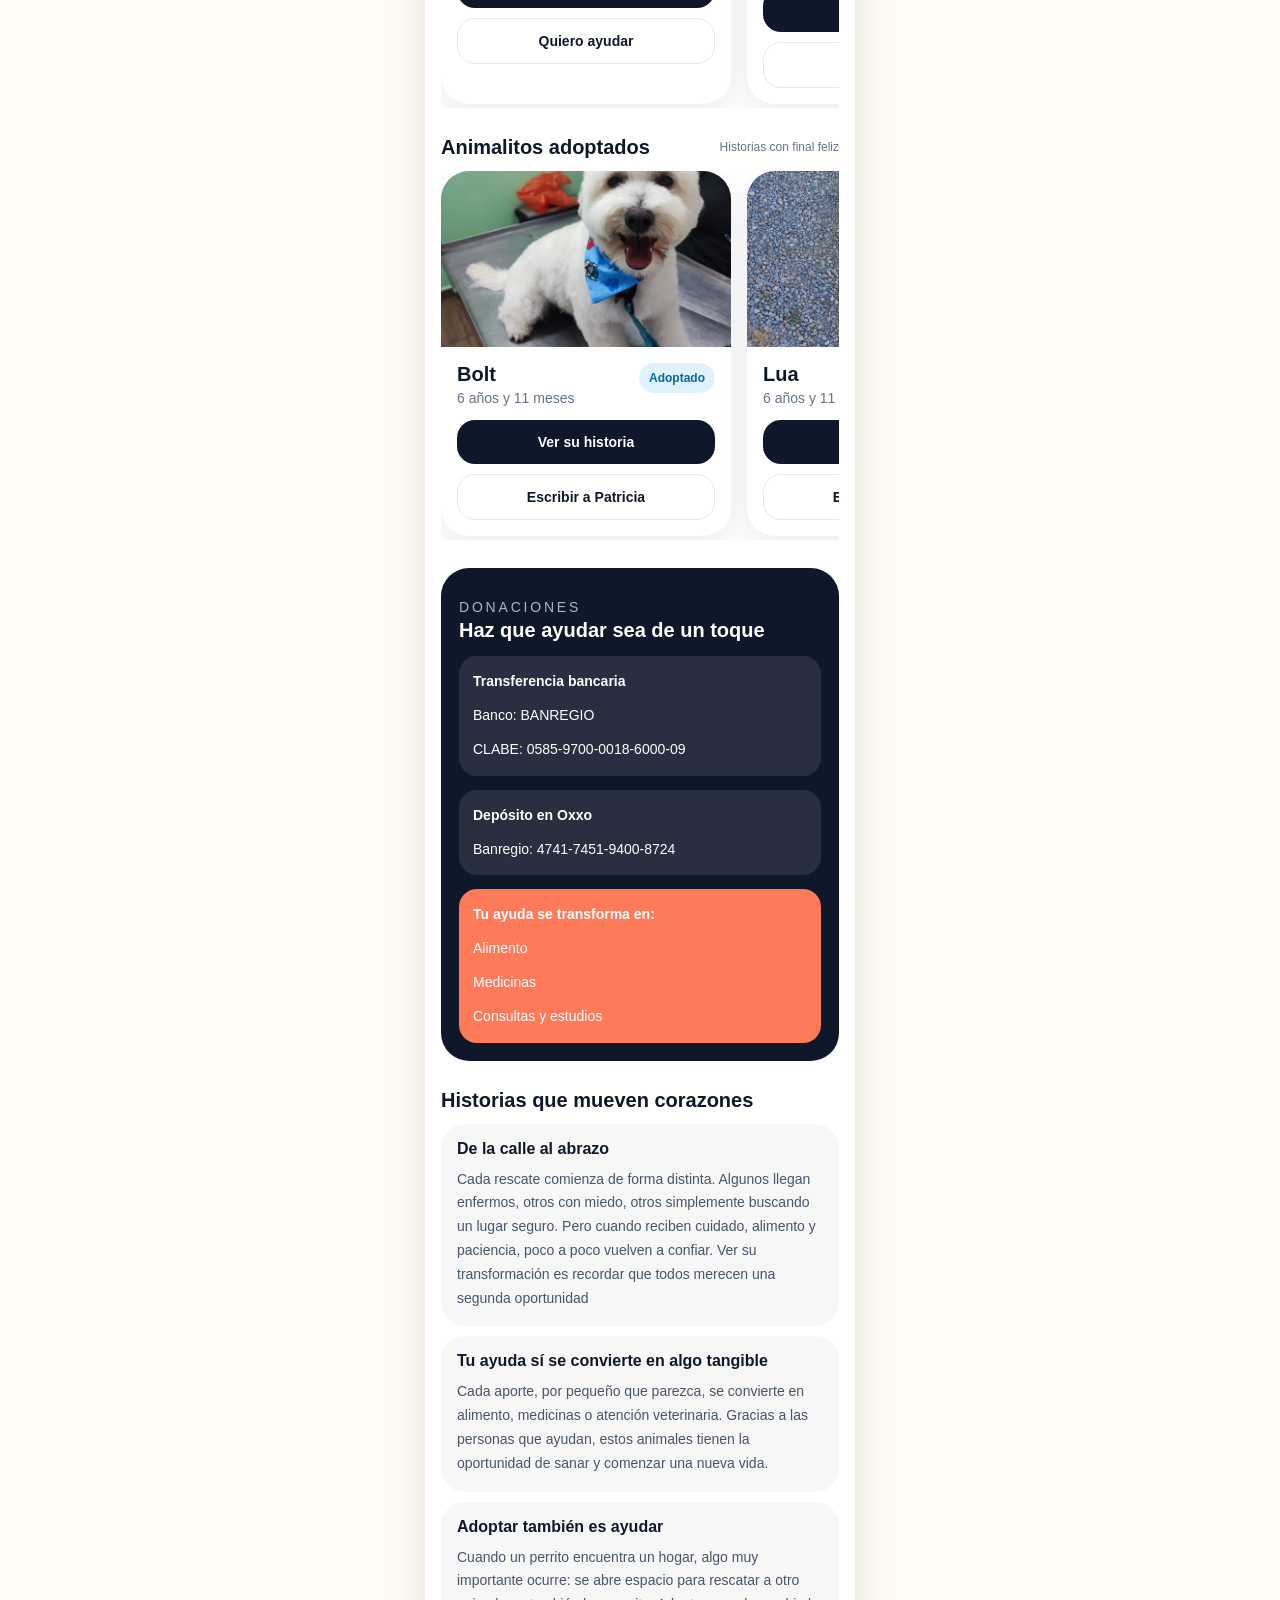
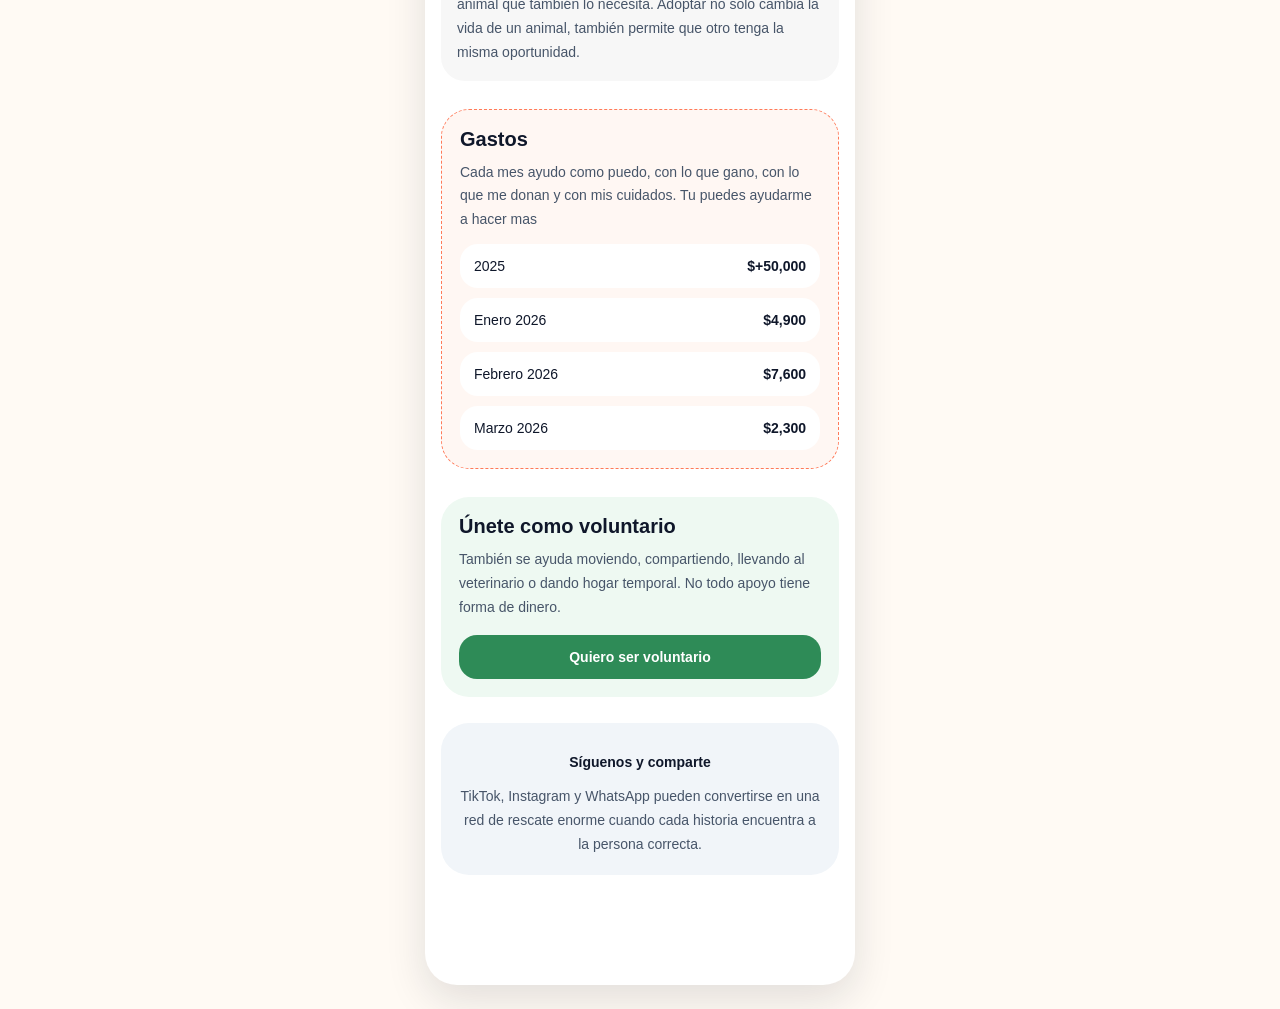
==== commit ac7e477e: "Update index.html" ====
--- a/index.html
+++ b/index.html
@@ -175,12 +175,12 @@
           <div class="donation-box">
             <p class="donation-title">Transferencia bancaria</p>
             <p>Banco: BANREGIO</p>
-            <p>CLABE: 0585 9700 0018 6000 09</p>
+            <p>CLABE: 0585-9700-0018-6000-09</p>
           </div>
 
           <div class="donation-box">
             <p class="donation-title">Depósito en Oxxo</p>
-            <p>Banregio: 4741 7451 9400 8724</p>
+            <p>Banregio: 4741-7451-9400-8724</p>
           </div>
 
           <div class="impact-box">
--- a/style.css
+++ b/style.css
@@ -632,3 +632,19 @@
   cursor: ew-resize;
   z-index: 3;
 }
+.donate-btn{
+  display:block;
+  text-align:center;
+  margin-top:14px;
+  padding:14px;
+  border-radius:10px;
+  background:#e63946;
+  color:white;
+  font-weight:600;
+  text-decoration:none;
+  font-size:16px;
+}
+
+.donate-btn:hover{
+  background:#c92f3b;
+}
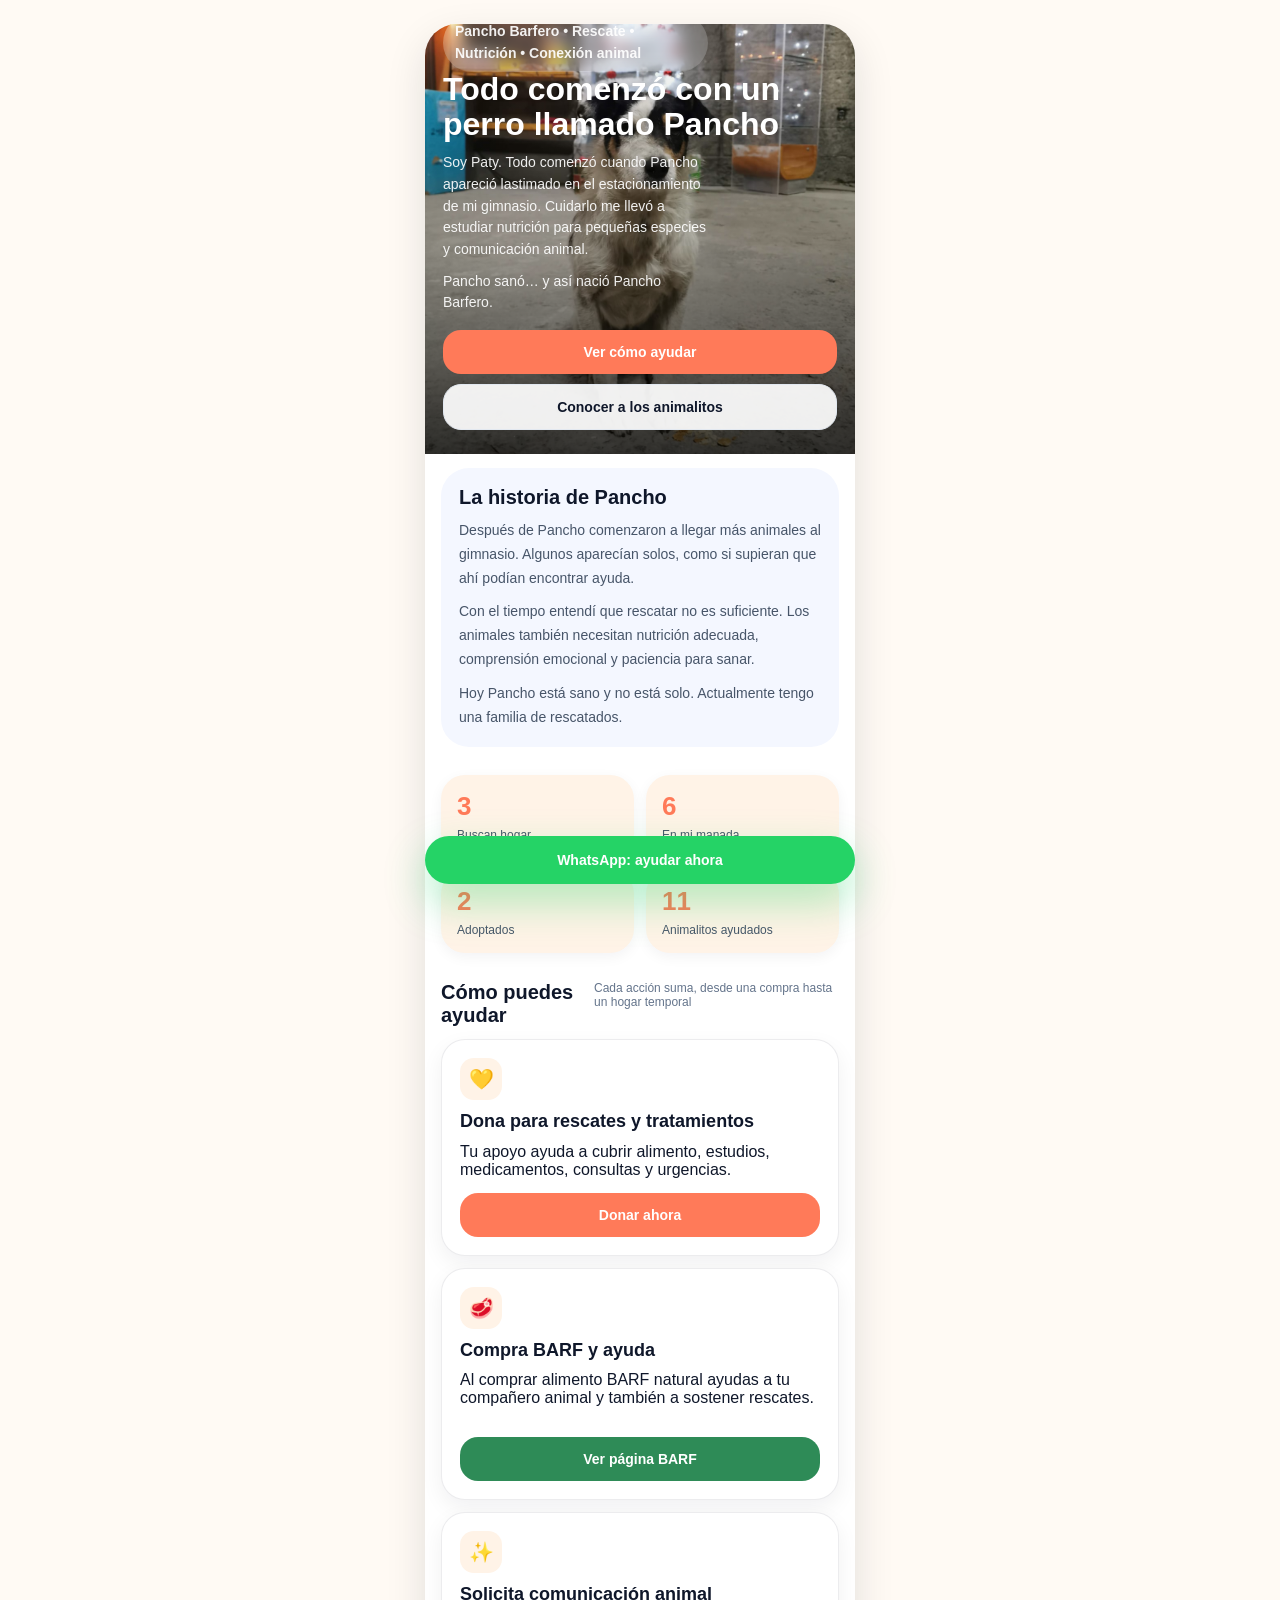
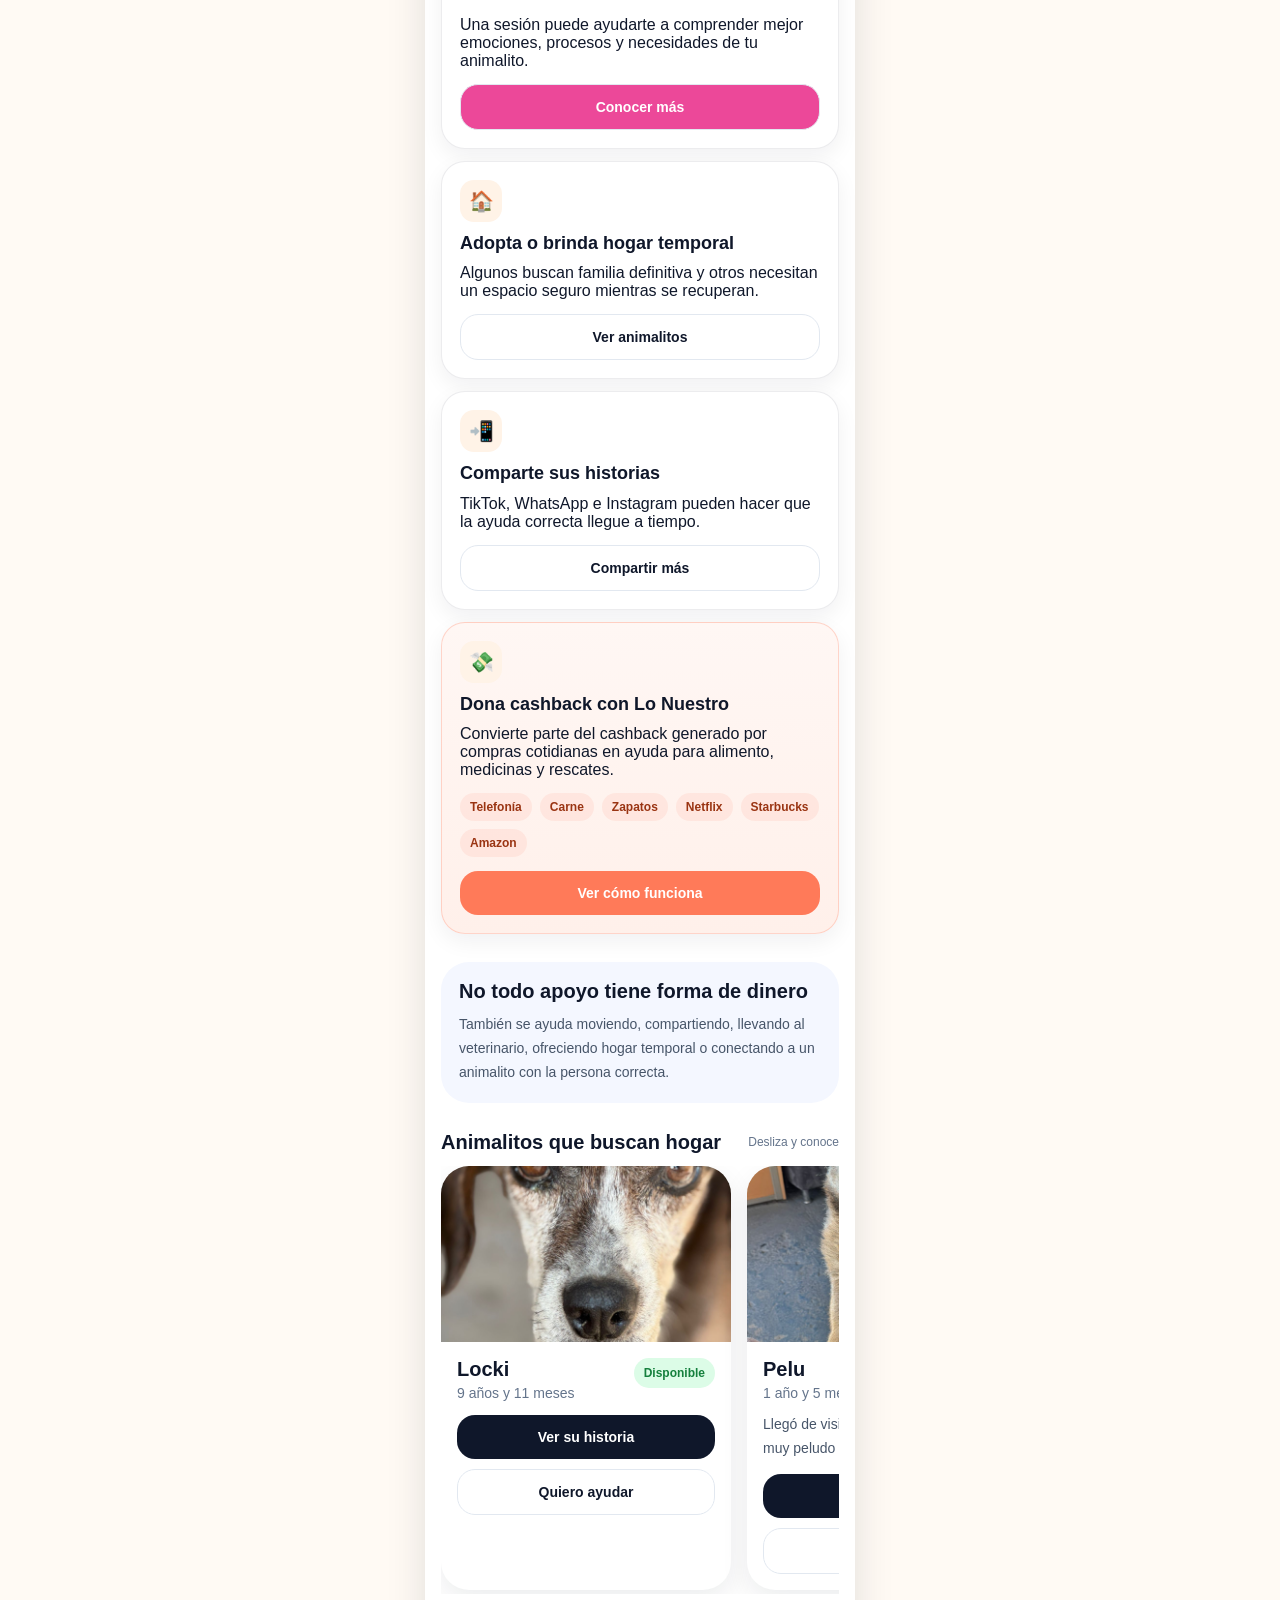
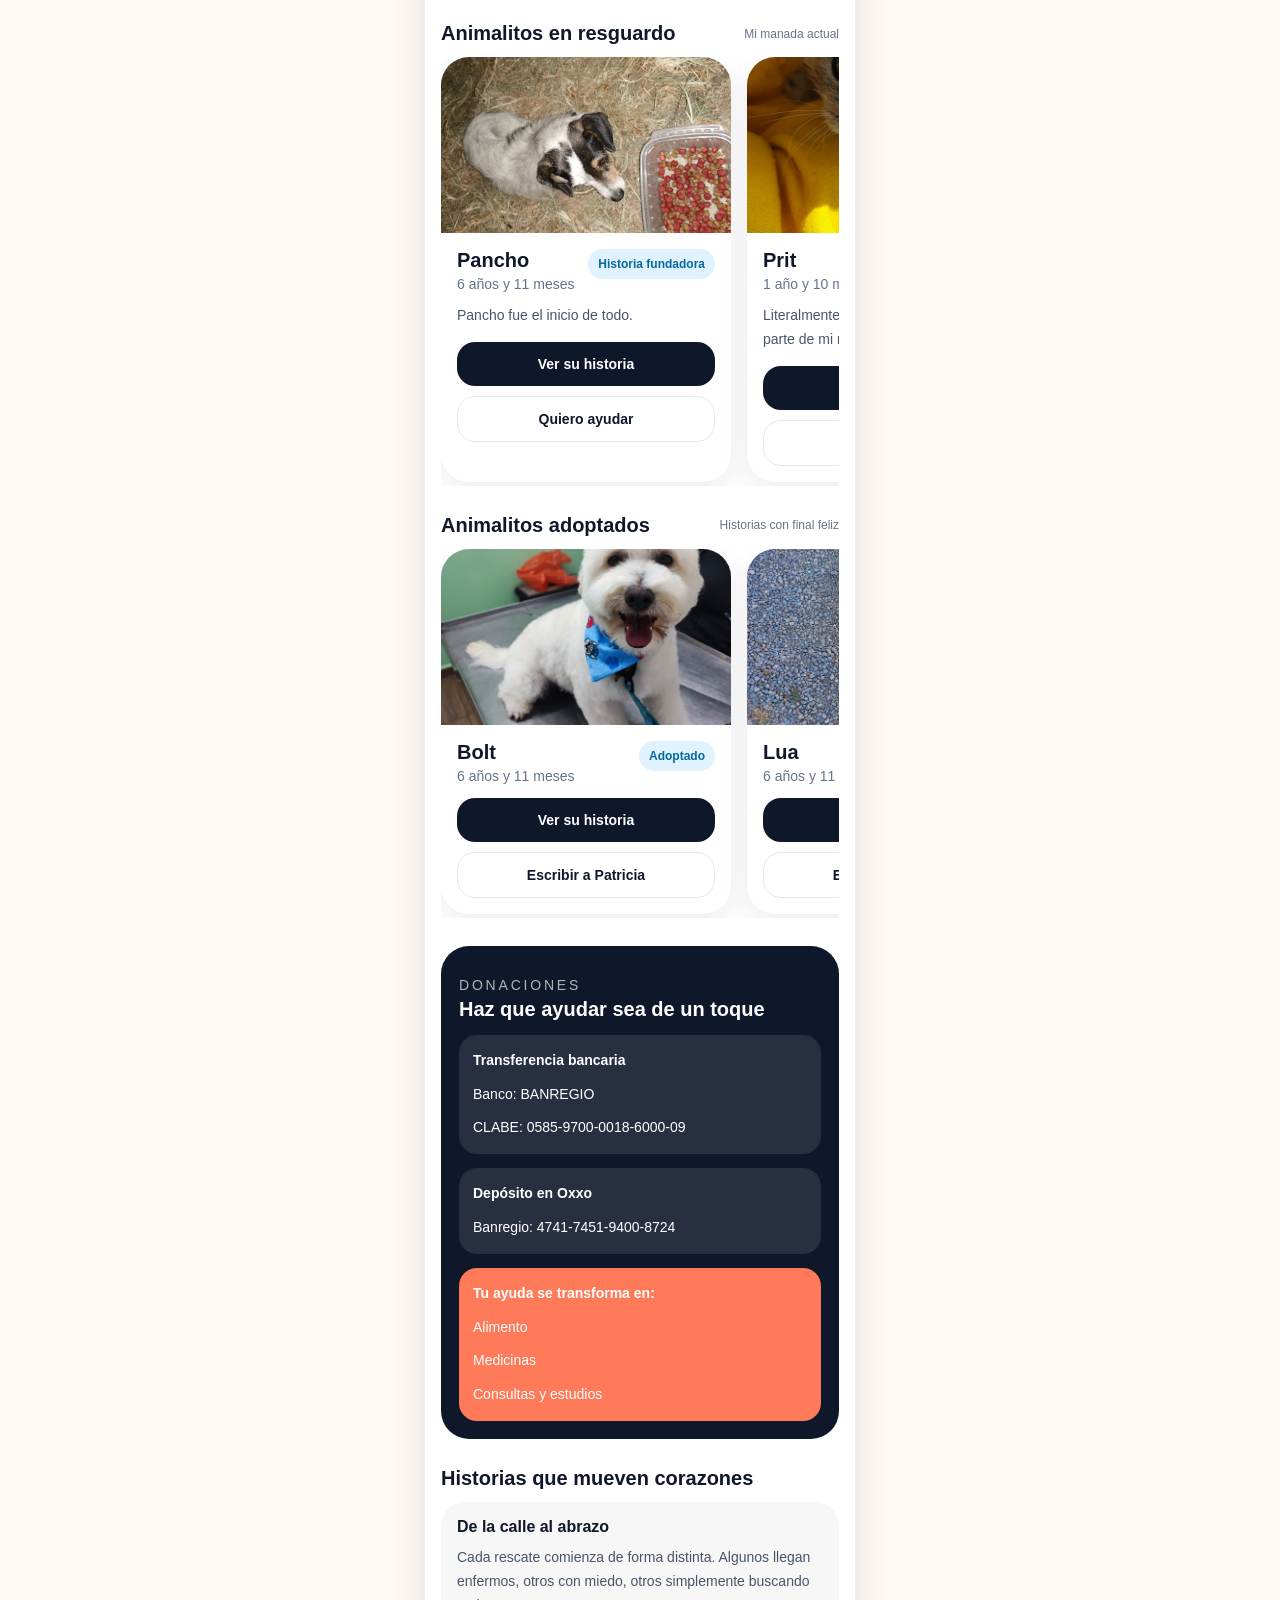
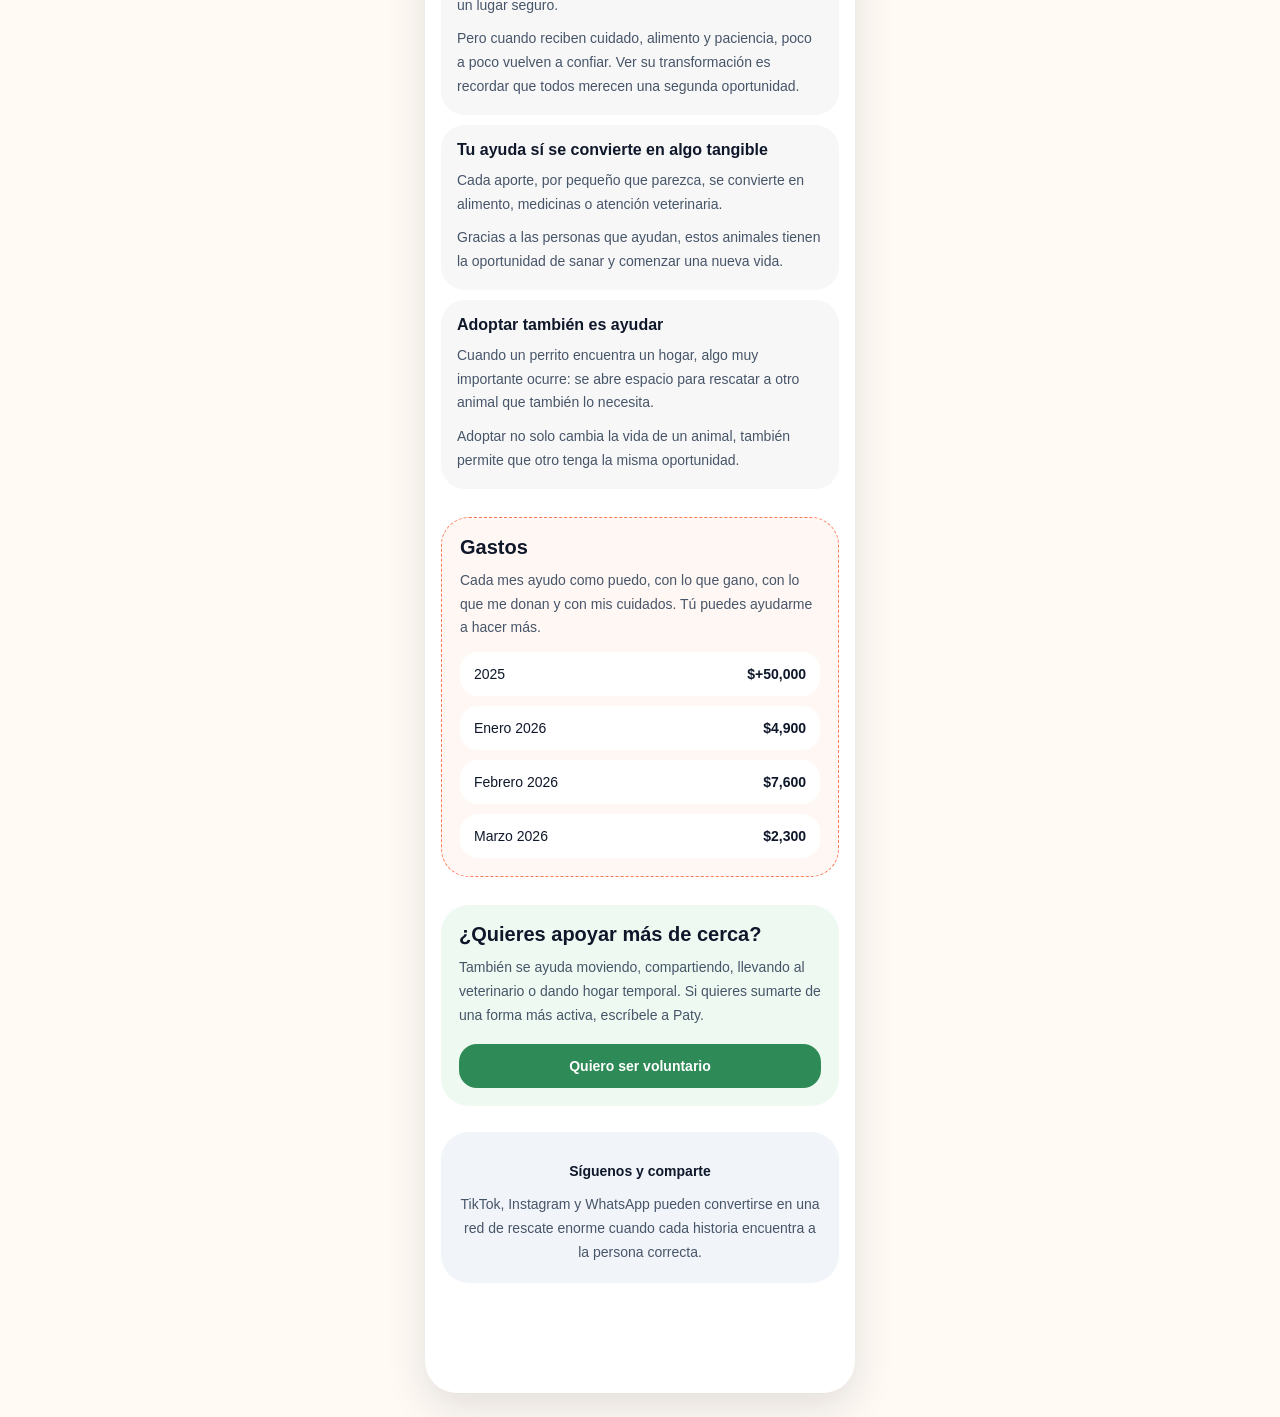
==== commit edf84dee: "Add files via upload" ====
--- a/index.html
+++ b/index.html
@@ -22,17 +22,16 @@
           <p class="eyebrow">Pancho Barfero • Rescate • Nutrición • Conexión animal</p>
           <h1>Todo comenzó con un perro llamado Pancho</h1>
           <p>
-          Soy Paty. Todo comenzó cuando Pancho apareció lastimado en el estacionamiento de mi gimnasio.
-          Cuidarlo me llevó a estudiar nutrición para pequeñas especies y comunicación animal.
-          </p>
-
-          <p>
-          Pancho sanó… y así nació Pancho Barfero.
+            Soy Paty. Todo comenzó cuando Pancho apareció lastimado en el estacionamiento de mi gimnasio.
+            Cuidarlo me llevó a estudiar nutrición para pequeñas especies y comunicación animal.
+          </p>
+          <p>
+            Pancho sanó… y así nació Pancho Barfero.
           </p>
 
           <div class="hero-actions">
-            <a class="btn btn-primary" href="#donar">Ayudar a los rescates</a>
-            <a class="btn btn-secondary" href="#perritos">Conocer a los perritos</a>
+            <a class="btn btn-primary" href="#ayudar">Ver cómo ayudar</a>
+            <a class="btn btn-secondary" href="#perritos">Conocer a los animalitos</a>
           </div>
         </div>
       </header>
@@ -55,91 +54,105 @@
       </section>
 
       <section class="stats-grid section">
-
-  <div class="stat-card">
-    <div class="stat-value" id="stat-adoption">0</div>
-    <div class="stat-label">Buscan hogar</div>
-  </div>
-
-  <div class="stat-card">
-    <div class="stat-value" id="stat-rescue">0</div>
-    <div class="stat-label">En mi manada</div>
-  </div>
-
-  <div class="stat-card">
-    <div class="stat-value" id="stat-adopted">0</div>
-    <div class="stat-label">Adoptados</div>
-  </div>
-
-  <div class="stat-card">
-    <div class="stat-value" id="stat-total">0</div>
-    <div class="stat-label">Animalitos ayudados</div>
-  </div>
-
-</section>
+        <div class="stat-card">
+          <div class="stat-value" id="stat-adoption">0</div>
+          <div class="stat-label">Buscan hogar</div>
+        </div>
+
+        <div class="stat-card">
+          <div class="stat-value" id="stat-rescue">0</div>
+          <div class="stat-label">En mi manada</div>
+        </div>
+
+        <div class="stat-card">
+          <div class="stat-value" id="stat-adopted">0</div>
+          <div class="stat-label">Adoptados</div>
+        </div>
+
+        <div class="stat-card">
+          <div class="stat-value" id="stat-total">0</div>
+          <div class="stat-label">Animalitos ayudados</div>
+        </div>
+      </section>
+
+      <section class="section" id="ayudar">
+        <div class="section-head section-head-stack">
+          <h2>Cómo puedes ayudar</h2>
+          <span>Cada acción suma, desde una compra hasta un hogar temporal</span>
+        </div>
+
+        <div class="help-cards">
+          <article class="help-card">
+            <div class="help-card-icon">💛</div>
+            <h3>Dona para rescates y tratamientos</h3>
+            <p>
+              Tu apoyo ayuda a cubrir alimento, estudios, medicamentos, consultas y urgencias.
+            </p>
+            <a class="btn btn-primary" href="#donar">Donar ahora</a>
+          </article>
+
+          <article class="help-card">
+            <div class="help-card-icon">🥩</div>
+            <h3>Compra BARF y ayuda</h3>
+            <p>
+              Al comprar alimento BARF natural ayudas a tu compañero animal y también a sostener rescates.
+            </p>
+            <a class="btn btn-green" href="barf.html">Ver página BARF</a>
+          </article>
+
+          <article class="help-card">
+            <div class="help-card-icon">✨</div>
+            <h3>Solicita comunicación animal</h3>
+            <p>
+              Una sesión puede ayudarte a comprender mejor emociones, procesos y necesidades de tu animalito.
+            </p>
+            <a class="btn btn-secondary btn-pink" href="comunicacion.html">Conocer más</a>
+          </article>
+
+          <article class="help-card">
+            <div class="help-card-icon">🏠</div>
+            <h3>Adopta o brinda hogar temporal</h3>
+            <p>
+              Algunos buscan familia definitiva y otros necesitan un espacio seguro mientras se recuperan.
+            </p>
+            <a class="btn btn-secondary" href="#perritos">Ver animalitos</a>
+          </article>
+
+          <article class="help-card">
+            <div class="help-card-icon">📲</div>
+            <h3>Comparte sus historias</h3>
+            <p>
+              TikTok, WhatsApp e Instagram pueden hacer que la ayuda correcta llegue a tiempo.
+            </p>
+            <a class="btn btn-secondary" href="#redes">Compartir más</a>
+          </article>
+
+          <article class="help-card help-card-featured">
+            <div class="help-card-icon">💸</div>
+            <h3>Dona cashback con Lo Nuestro</h3>
+            <p>
+              Convierte parte del cashback generado por compras cotidianas en ayuda para alimento, medicinas y rescates.
+            </p>
+            <ul class="inline-badges">
+              <li>Telefonía</li>
+              <li>Carne</li>
+              <li>Zapatos</li>
+              <li>Netflix</li>
+              <li>Starbucks</li>
+              <li>Amazon</li>
+            </ul>
+            <a class="btn btn-primary" href="lonuestro.html">Ver cómo funciona</a>
+          </article>
+        </div>
+      </section>
 
       <section class="section">
         <div class="card card-soft-blue">
-          <h2>Conexión con los animales</h2>
-          <p>
-            Detrás de cada rescate hay algo más que alimento y medicina. También hay escucha.
-            Además de estudiar nutrición para pequeñas especies, practico comunicación
-            animal mediante meditación y conexión energética.
-          </p>
-          <p>
-            Esto permite comprender emociones, necesidades e incluso ayudar a cerrar ciclos
-            con animales que ya partieron. Parte de estas sesiones se utiliza para apoyar rescates
-            y tratamientos de animales que lo necesitan.
-          </p>
-        </div>
-      </section>
-
-      <section class="section">
-        <div class="card card-help">
-          <h2>Formas de ayudar</h2>
-          <div class="help-list">
-            <div class="help-item">🐾 Donar alimento o medicinas</div>
-            <div class="help-item">🥩 Comprar alimento BARF</div>
-            <div class="help-item">✨ Solicitar comunicación animal</div>
-            <div class="help-item">🏠 Ofrecer hogar temporal</div>
-            <div class="help-item">📲 Compartir en TikTok o WhatsApp</div>
-            <div class="help-item">❤️ Adoptar responsablemente</div>
-          </div>
-        </div>
-      </section>
-
-      <section class="section">
-        <div class="card card-barf">
-          <h2>Alimento BARF natural</h2>
-          <p>
-            También puedes ayudar comprando alimento BARF preparado de forma natural.
-            Cada compra apoya directamente el rescate de más animales.
-          </p>
-          <ul class="simple-list">
-            <li>🥩 Nutrición natural para perros y gatos</li>
-            <li>🐶 Recetas pensadas para su bienestar</li>
-            <li>🐾 Parte de las ventas se destina a rescates</li>
-          </ul>
-          <a class="btn btn-green" href="https://wa.me/5218135049027?text=Hola%20Paty%2C%20me%20interesa%20comprar%20BARF" target="_blank" rel="noopener noreferrer">
-            Comprar alimento BARF
-          </a>
-        </div>
-      </section>
-
-      <section class="section">
-        <div class="card card-pink">
-          <h2>Comunicación animal</h2>
-          <p>
-            Si quieres comprender mejor a tu mascota o conectar con un animal que ya no
-            está físicamente, también puedes solicitar una sesión de comunicación animal.
-          </p>
-          <p>
-            Estas sesiones ayudan a entender emociones, comportamientos y necesidades desde
-            una conexión más profunda. Parte de cada sesión ayuda a sostener a los animales rescatados.
-          </p>
-          <a class="btn btn-primary" href="https://wa.me/5218135049027?text=Hola%20Paty%2C%20me%20interesa%20una%20sesion%20de%20comunicacion%20animal" target="_blank" rel="noopener noreferrer">
-            Solicitar sesión
-          </a>
+          <h2>No todo apoyo tiene forma de dinero</h2>
+          <p>
+            También se ayuda moviendo, compartiendo, llevando al veterinario, ofreciendo hogar temporal
+            o conectando a un animalito con la persona correcta.
+          </p>
         </div>
       </section>
 
@@ -199,27 +212,30 @@
             <h3>De la calle al abrazo</h3>
             <p>
               Cada rescate comienza de forma distinta.
-Algunos llegan enfermos, otros con miedo, otros simplemente buscando un lugar seguro.
-
-Pero cuando reciben cuidado, alimento y paciencia, poco a poco vuelven a confiar.
-Ver su transformación es recordar que todos merecen una segunda oportunidad
+              Algunos llegan enfermos, otros con miedo, otros simplemente buscando un lugar seguro.
+            </p>
+            <p>
+              Pero cuando reciben cuidado, alimento y paciencia, poco a poco vuelven a confiar.
+              Ver su transformación es recordar que todos merecen una segunda oportunidad.
             </p>
           </div>
           <div class="story-card">
             <h3>Tu ayuda sí se convierte en algo tangible</h3>
             <p>
               Cada aporte, por pequeño que parezca, se convierte en alimento, medicinas o atención veterinaria.
-
-Gracias a las personas que ayudan, estos animales tienen la oportunidad de sanar y comenzar una nueva vida.
+            </p>
+            <p>
+              Gracias a las personas que ayudan, estos animales tienen la oportunidad de sanar y comenzar una nueva vida.
             </p>
           </div>
           <div class="story-card">
             <h3>Adoptar también es ayudar</h3>
             <p>
               Cuando un perrito encuentra un hogar, algo muy importante ocurre:
-se abre espacio para rescatar a otro animal que también lo necesita.
-
-Adoptar no solo cambia la vida de un animal, también permite que otro tenga la misma oportunidad.
+              se abre espacio para rescatar a otro animal que también lo necesita.
+            </p>
+            <p>
+              Adoptar no solo cambia la vida de un animal, también permite que otro tenga la misma oportunidad.
             </p>
           </div>
         </div>
@@ -230,7 +246,7 @@
           <h2>Gastos</h2>
           <p>
             Cada mes ayudo como puedo, con lo que gano, con lo que me donan y con mis cuidados.
-            Tu puedes ayudarme a hacer mas
+            Tú puedes ayudarme a hacer más.
           </p>
 
           <div class="transparency-list">
@@ -256,10 +272,10 @@
 
       <section class="section">
         <div class="card card-barf">
-          <h2>Únete como voluntario</h2>
+          <h2>¿Quieres apoyar más de cerca?</h2>
           <p>
             También se ayuda moviendo, compartiendo, llevando al veterinario o dando hogar temporal.
-            No todo apoyo tiene forma de dinero.
+            Si quieres sumarte de una forma más activa, escríbele a Paty.
           </p>
           <a class="btn btn-green" href="https://wa.me/5218135049027?text=Hola%20Paty%2C%20quiero%20apoyar%20como%20voluntario" target="_blank" rel="noopener noreferrer">
             Quiero ser voluntario
@@ -267,7 +283,7 @@
         </div>
       </section>
 
-      <footer class="footer">
+      <footer class="footer" id="redes">
         <div class="card card-footer">
           <p class="footer-title">Síguenos y comparte</p>
           <p>
--- a/style.css
+++ b/style.css
@@ -648,3 +648,73 @@
 .donate-btn:hover{
   background:#c92f3b;
 }
+
+
+.section-head-stack {
+  align-items: flex-start;
+  gap: 6px;
+}
+
+.help-cards {
+  display: grid;
+  gap: 12px;
+  margin-top: 12px;
+}
+
+.help-card {
+  background: #ffffff;
+  border: 1px solid rgba(15, 23, 42, 0.08);
+  border-radius: 24px;
+  padding: 18px;
+  box-shadow: 0 8px 22px rgba(15, 23, 42, 0.06);
+}
+
+.help-card-featured {
+  background: linear-gradient(180deg, #fff7f4 0%, #fff0ea 100%);
+  border-color: rgba(255, 122, 89, 0.28);
+}
+
+.help-card-icon {
+  width: 42px;
+  height: 42px;
+  border-radius: 14px;
+  display: flex;
+  align-items: center;
+  justify-content: center;
+  background: #fff3e7;
+  font-size: 20px;
+  margin-bottom: 10px;
+}
+
+.help-card h3 {
+  margin: 0;
+  font-size: 18px;
+  line-height: 1.25;
+}
+
+.help-card p {
+  margin: 10px 0 14px;
+}
+
+.inline-badges {
+  display: flex;
+  flex-wrap: wrap;
+  gap: 8px;
+  list-style: none;
+  padding: 0;
+  margin: 0 0 14px;
+}
+
+.inline-badges li {
+  background: rgba(255, 122, 89, 0.10);
+  color: #9a3412;
+  border-radius: 999px;
+  padding: 7px 10px;
+  font-size: 12px;
+  font-weight: 700;
+}
+
+.btn-pink {
+  background: #ec4899;
+  color: white;
+}
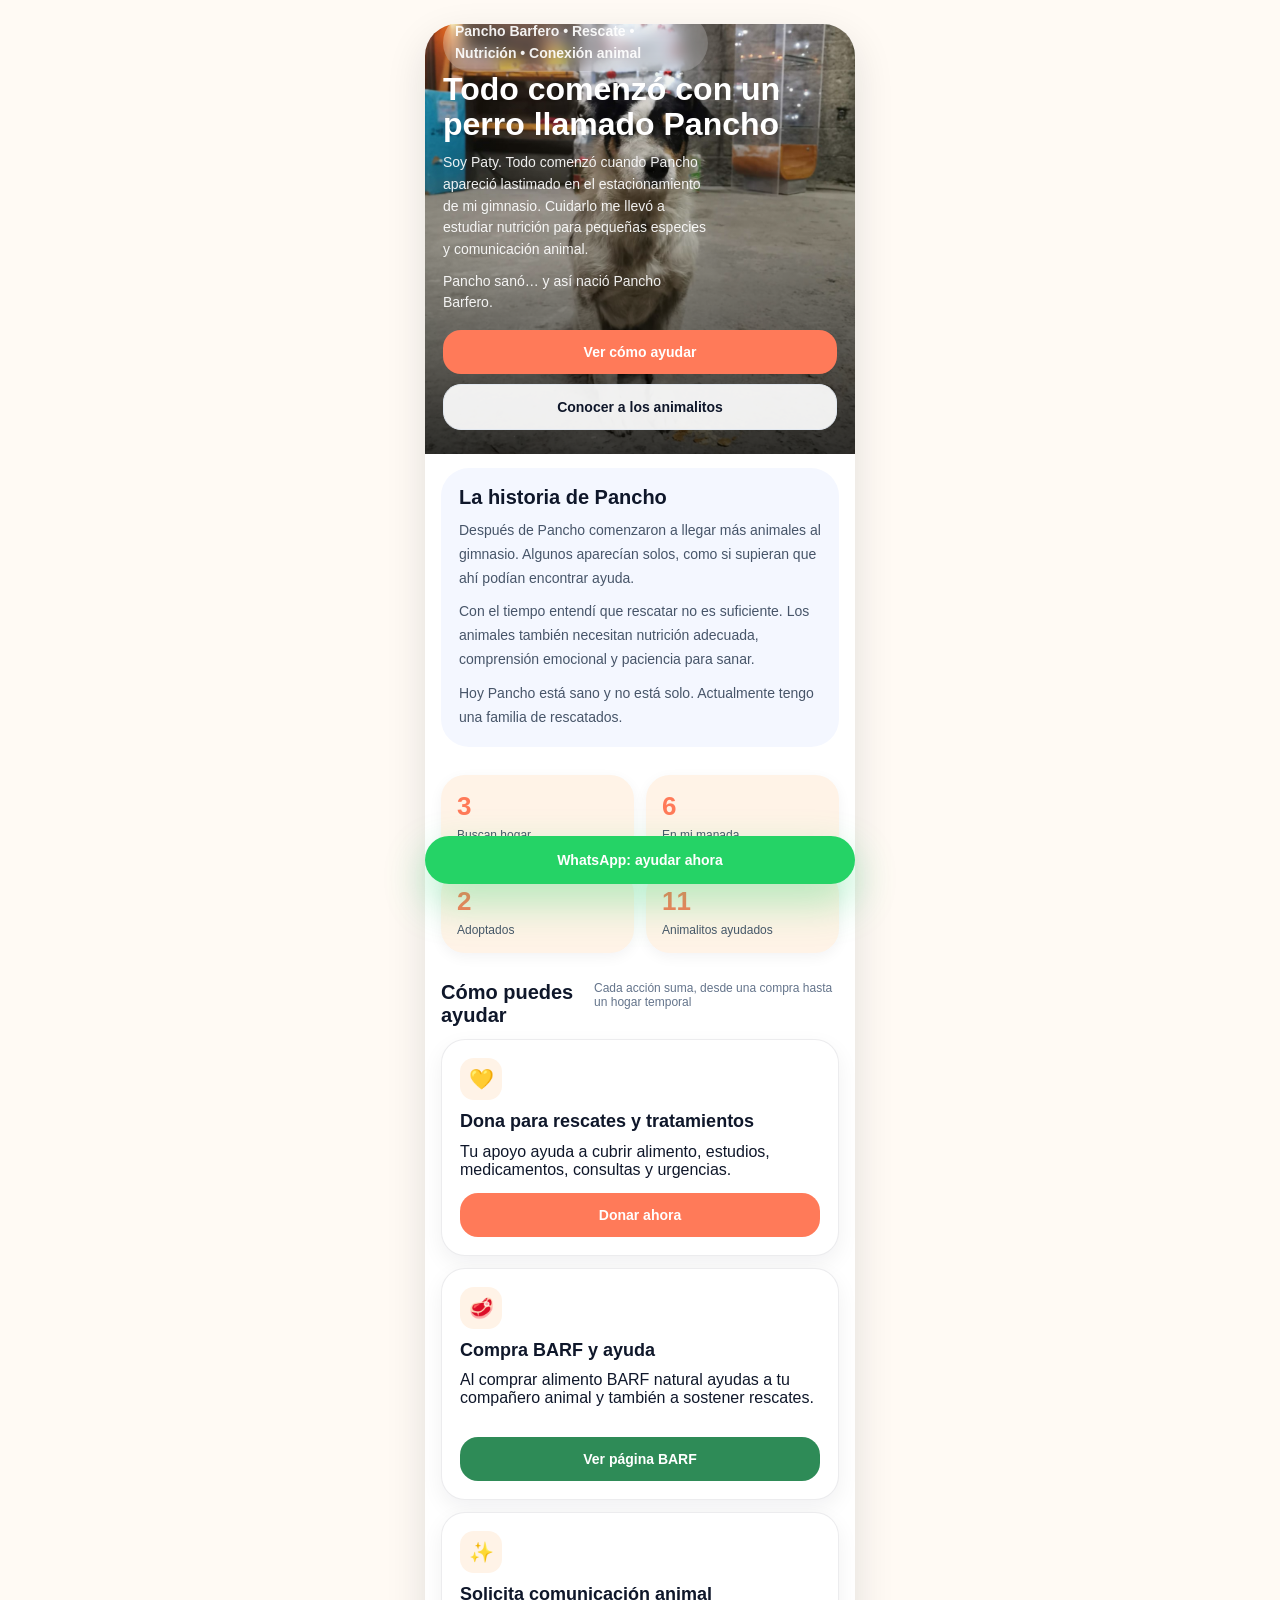
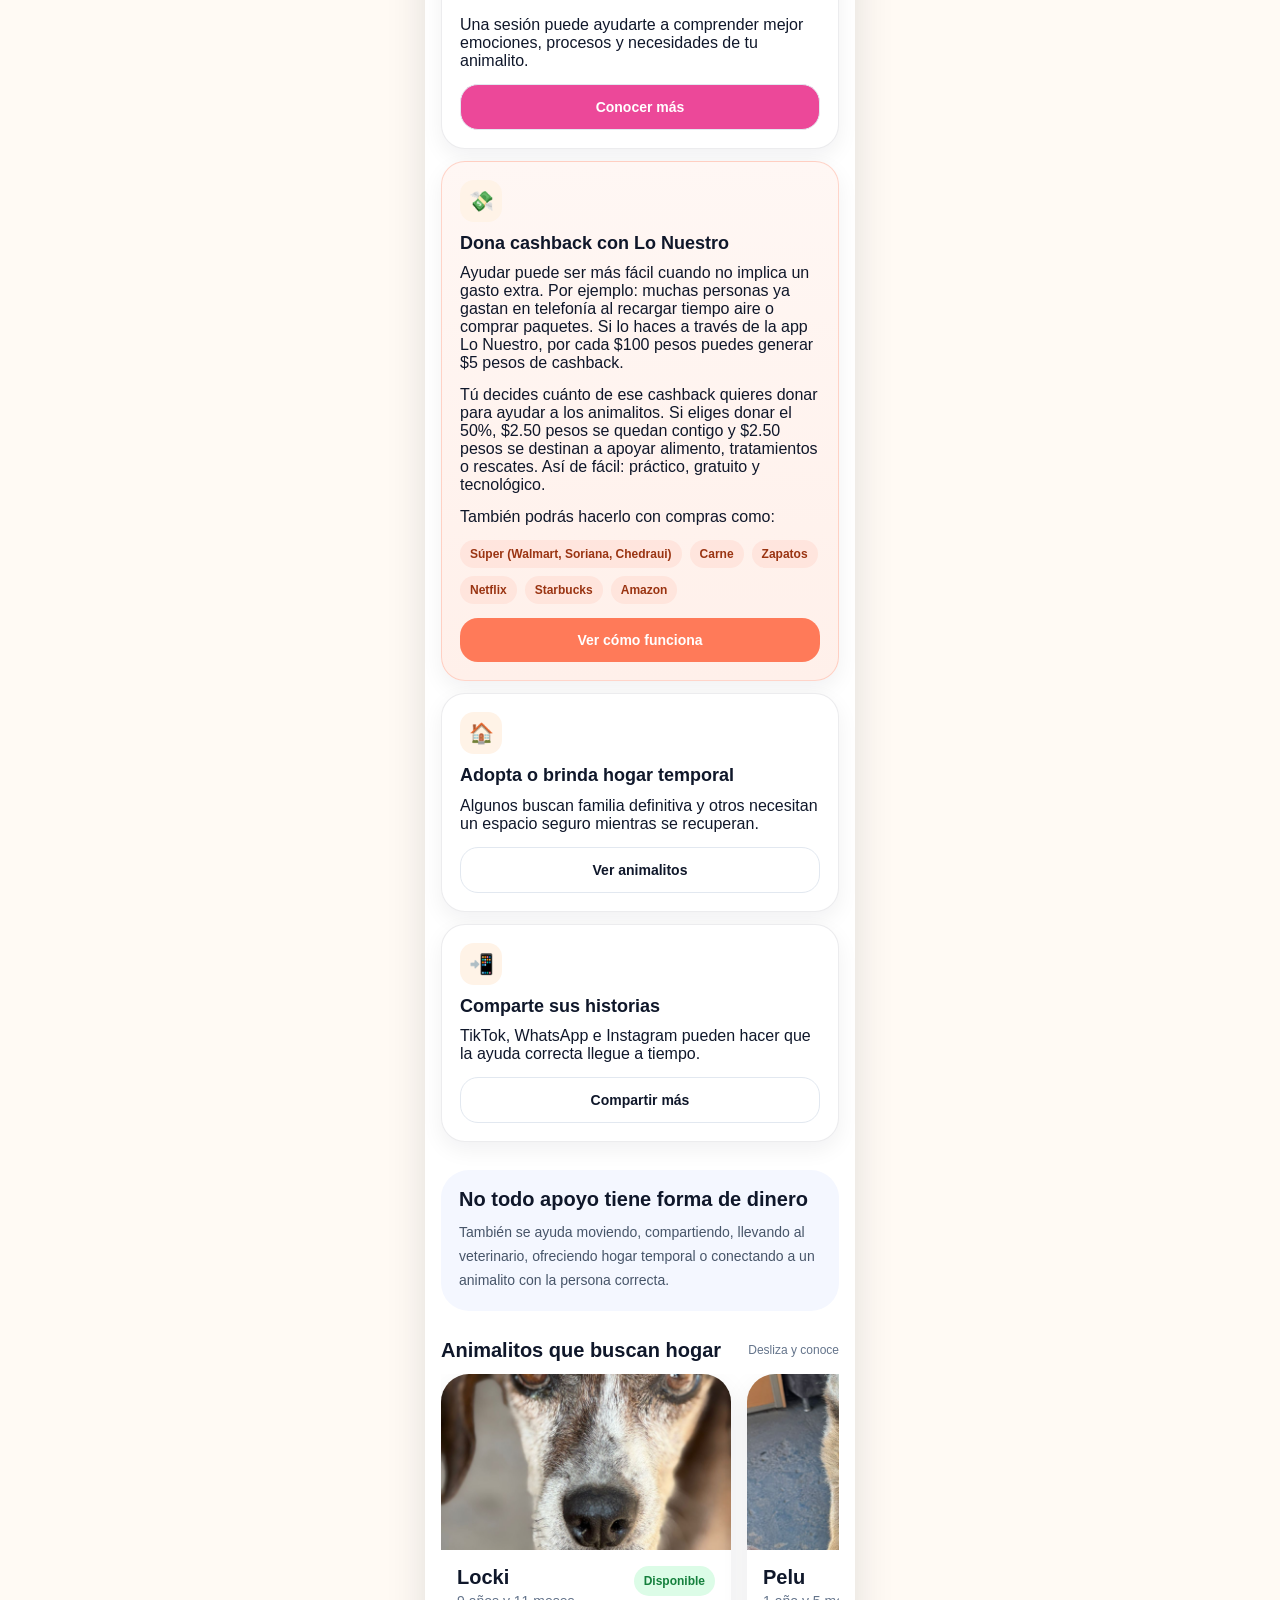
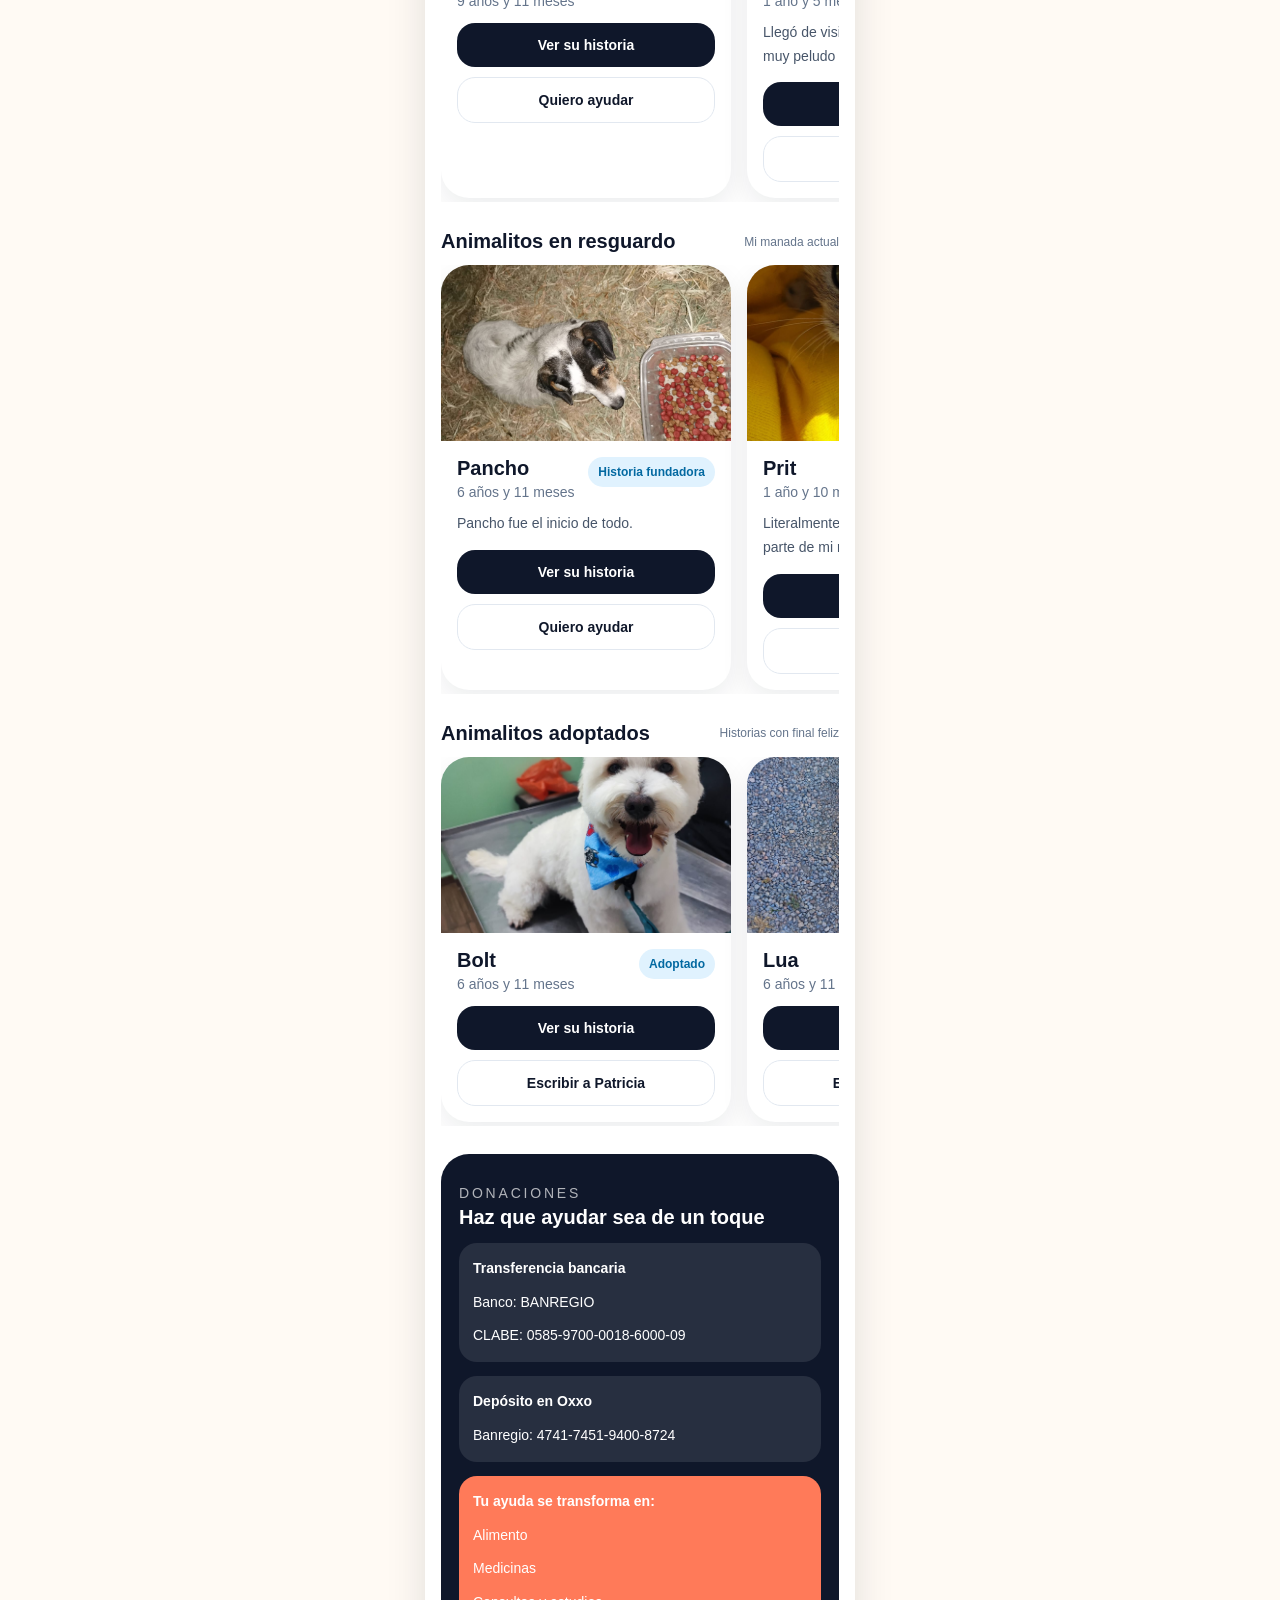
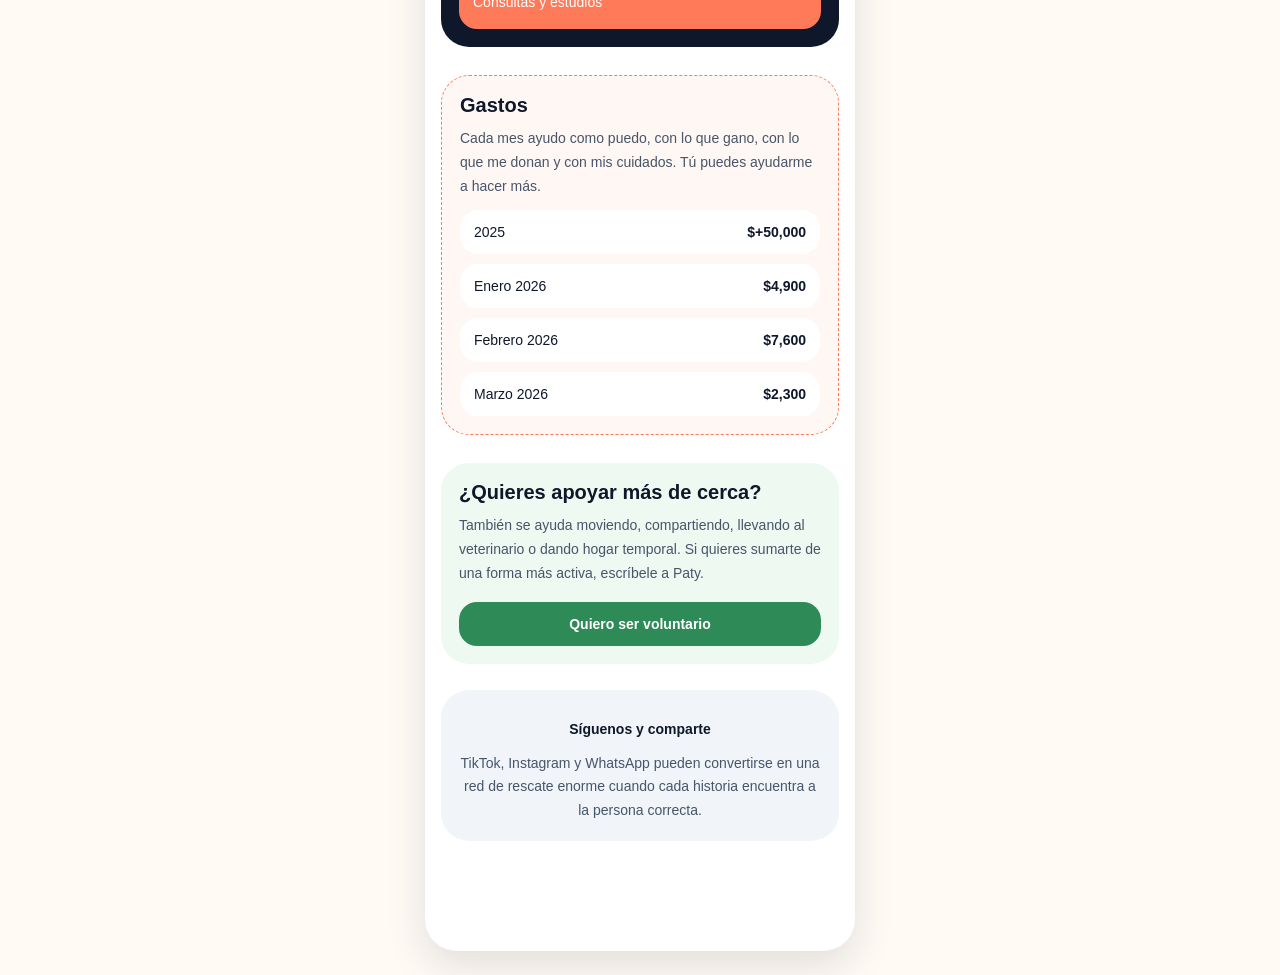
==== commit 1065323c: "Update index.html" ====
--- a/index.html
+++ b/index.html
@@ -109,6 +109,31 @@
             <a class="btn btn-secondary btn-pink" href="comunicacion.html">Conocer más</a>
           </article>
 
+           <article class="help-card help-card-featured">
+  <div class="help-card-icon">💸</div>
+  <h3>Dona cashback con Lo Nuestro</h3>
+  <p>
+    Ayudar puede ser más fácil cuando no implica un gasto extra. Por ejemplo: muchas personas ya gastan en
+    telefonía al recargar tiempo aire o comprar paquetes. Si lo haces a través de la app Lo Nuestro, por cada
+    $100 pesos puedes generar $5 pesos de cashback.
+  </p>
+  <p>
+    Tú decides cuánto de ese cashback quieres donar para ayudar a los animalitos. Si eliges donar el 50%,
+    $2.50 pesos se quedan contigo y $2.50 pesos se destinan a apoyar alimento, tratamientos o rescates.
+    Así de fácil: práctico, gratuito y tecnológico.
+  </p>
+  <p>También podrás hacerlo con compras como:</p>
+  <ul class="inline-badges">
+    <li>Súper (Walmart, Soriana, Chedraui)</li>
+    <li>Carne</li>
+    <li>Zapatos</li>
+    <li>Netflix</li>
+    <li>Starbucks</li>
+    <li>Amazon</li>
+  </ul>
+  <a class="btn btn-primary" href="lonuestro.html">Ver cómo funciona</a>
+</article>
+          
           <article class="help-card">
             <div class="help-card-icon">🏠</div>
             <h3>Adopta o brinda hogar temporal</h3>
@@ -127,22 +152,7 @@
             <a class="btn btn-secondary" href="#redes">Compartir más</a>
           </article>
 
-          <article class="help-card help-card-featured">
-            <div class="help-card-icon">💸</div>
-            <h3>Dona cashback con Lo Nuestro</h3>
-            <p>
-              Convierte parte del cashback generado por compras cotidianas en ayuda para alimento, medicinas y rescates.
-            </p>
-            <ul class="inline-badges">
-              <li>Telefonía</li>
-              <li>Carne</li>
-              <li>Zapatos</li>
-              <li>Netflix</li>
-              <li>Starbucks</li>
-              <li>Amazon</li>
-            </ul>
-            <a class="btn btn-primary" href="lonuestro.html">Ver cómo funciona</a>
-          </article>
+         
         </div>
       </section>
 
@@ -201,42 +211,6 @@
             <p>Alimento</p>
             <p>Medicinas</p>
             <p>Consultas y estudios</p>
-          </div>
-        </div>
-      </section>
-
-      <section class="section">
-        <h2 class="section-title">Historias que mueven corazones</h2>
-        <div class="story-list">
-          <div class="story-card">
-            <h3>De la calle al abrazo</h3>
-            <p>
-              Cada rescate comienza de forma distinta.
-              Algunos llegan enfermos, otros con miedo, otros simplemente buscando un lugar seguro.
-            </p>
-            <p>
-              Pero cuando reciben cuidado, alimento y paciencia, poco a poco vuelven a confiar.
-              Ver su transformación es recordar que todos merecen una segunda oportunidad.
-            </p>
-          </div>
-          <div class="story-card">
-            <h3>Tu ayuda sí se convierte en algo tangible</h3>
-            <p>
-              Cada aporte, por pequeño que parezca, se convierte en alimento, medicinas o atención veterinaria.
-            </p>
-            <p>
-              Gracias a las personas que ayudan, estos animales tienen la oportunidad de sanar y comenzar una nueva vida.
-            </p>
-          </div>
-          <div class="story-card">
-            <h3>Adoptar también es ayudar</h3>
-            <p>
-              Cuando un perrito encuentra un hogar, algo muy importante ocurre:
-              se abre espacio para rescatar a otro animal que también lo necesita.
-            </p>
-            <p>
-              Adoptar no solo cambia la vida de un animal, también permite que otro tenga la misma oportunidad.
-            </p>
           </div>
         </div>
       </section>
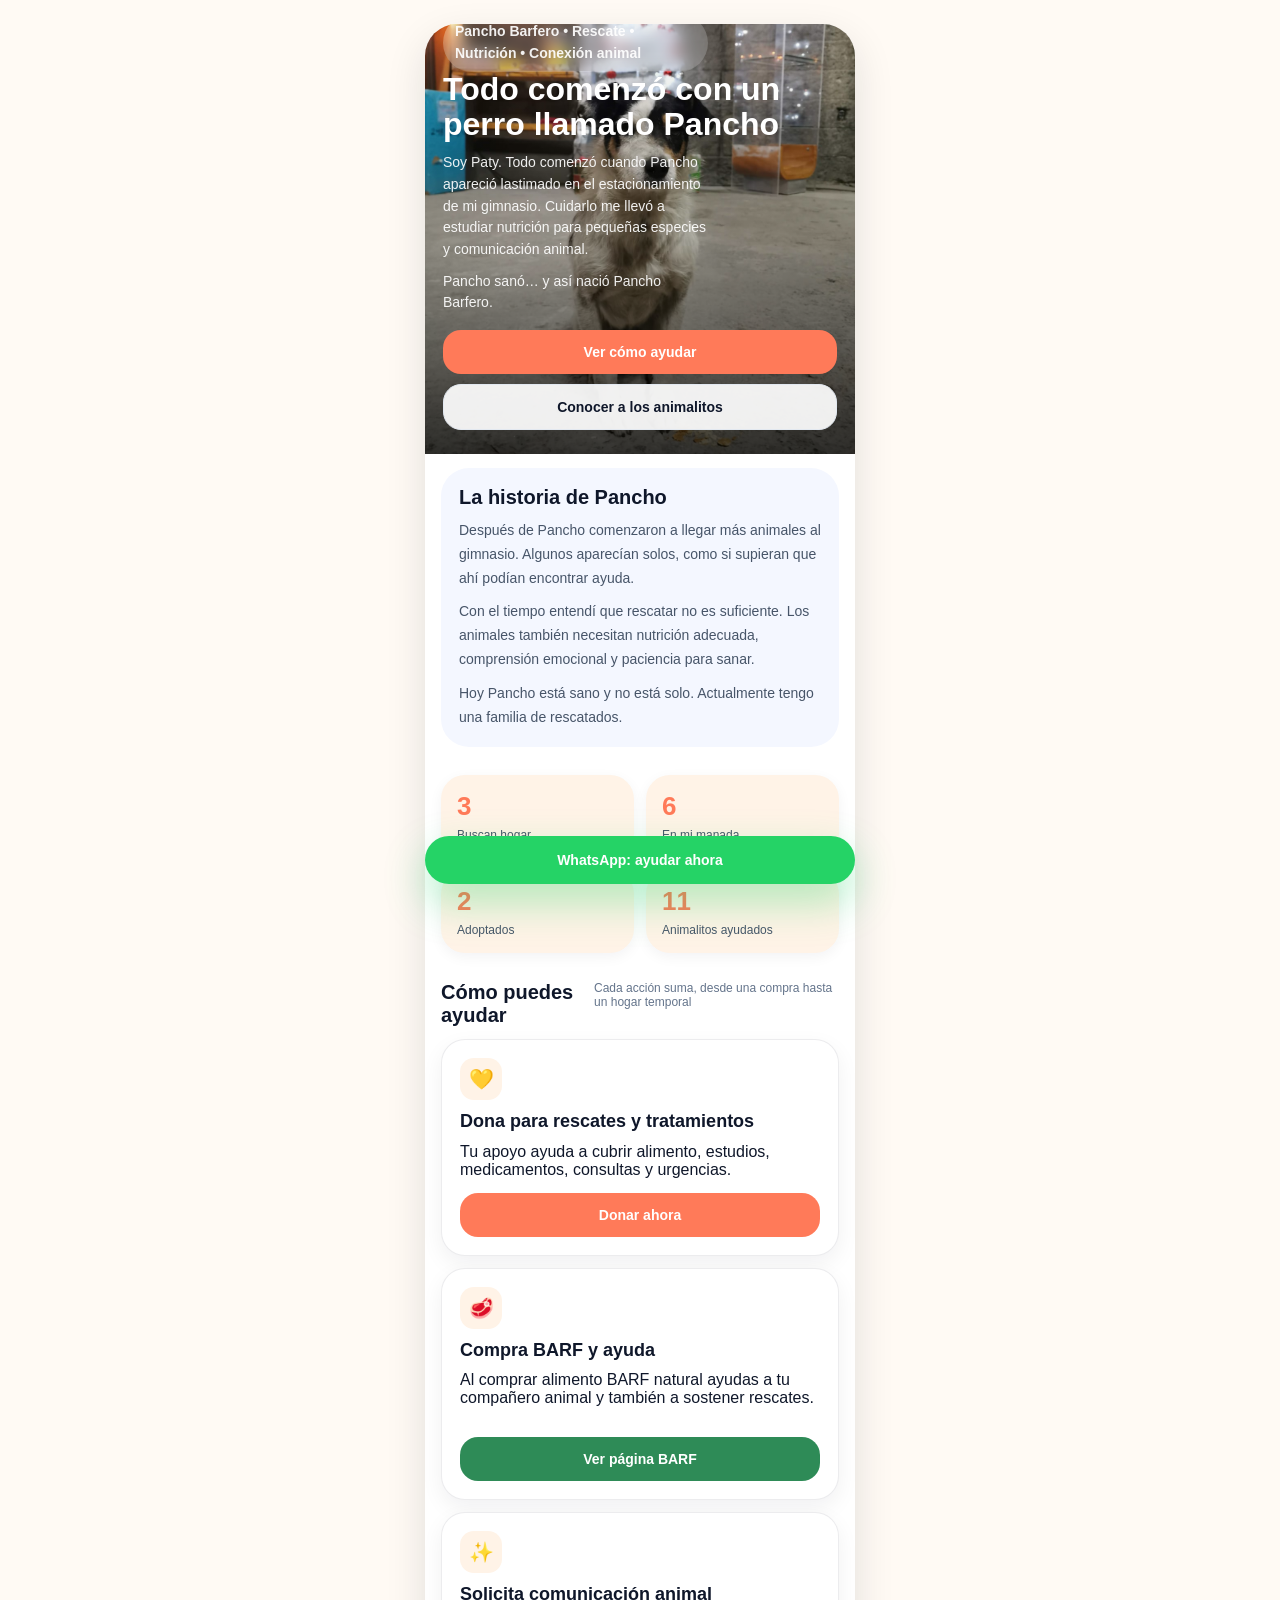
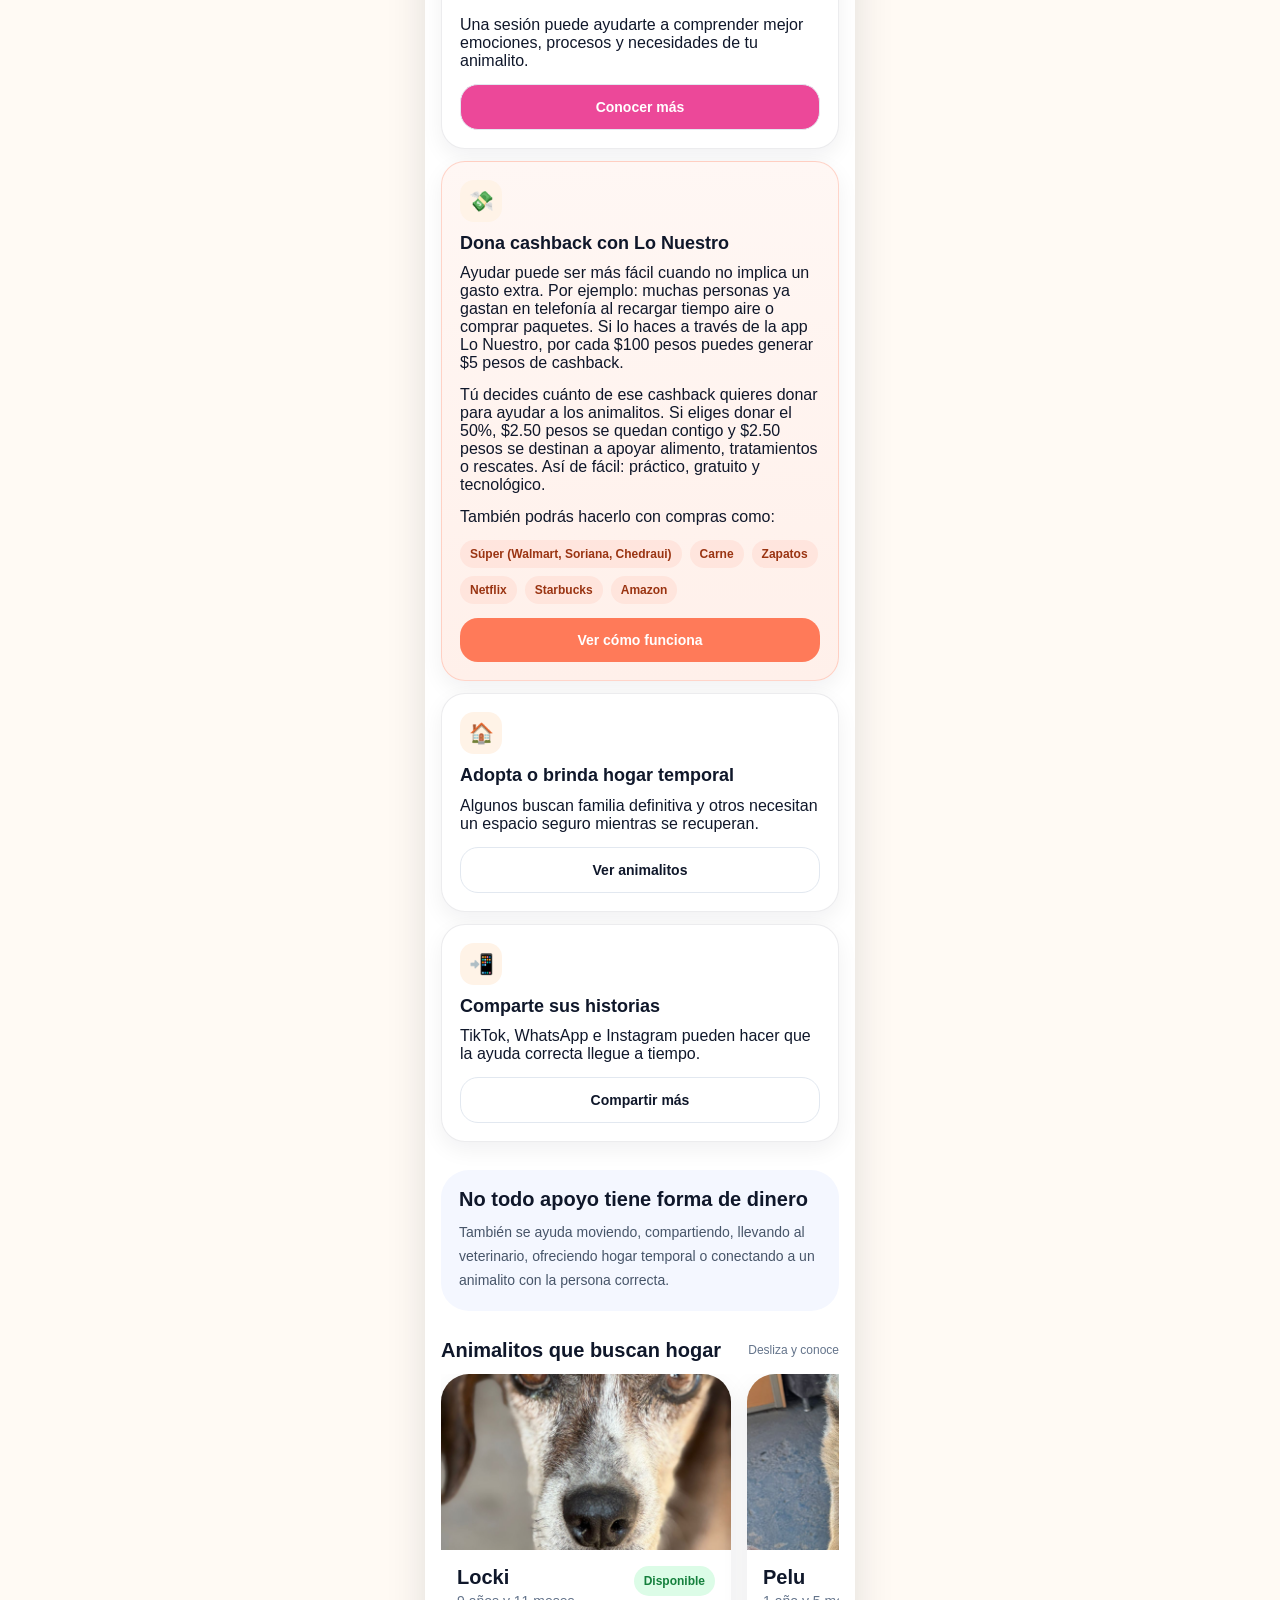
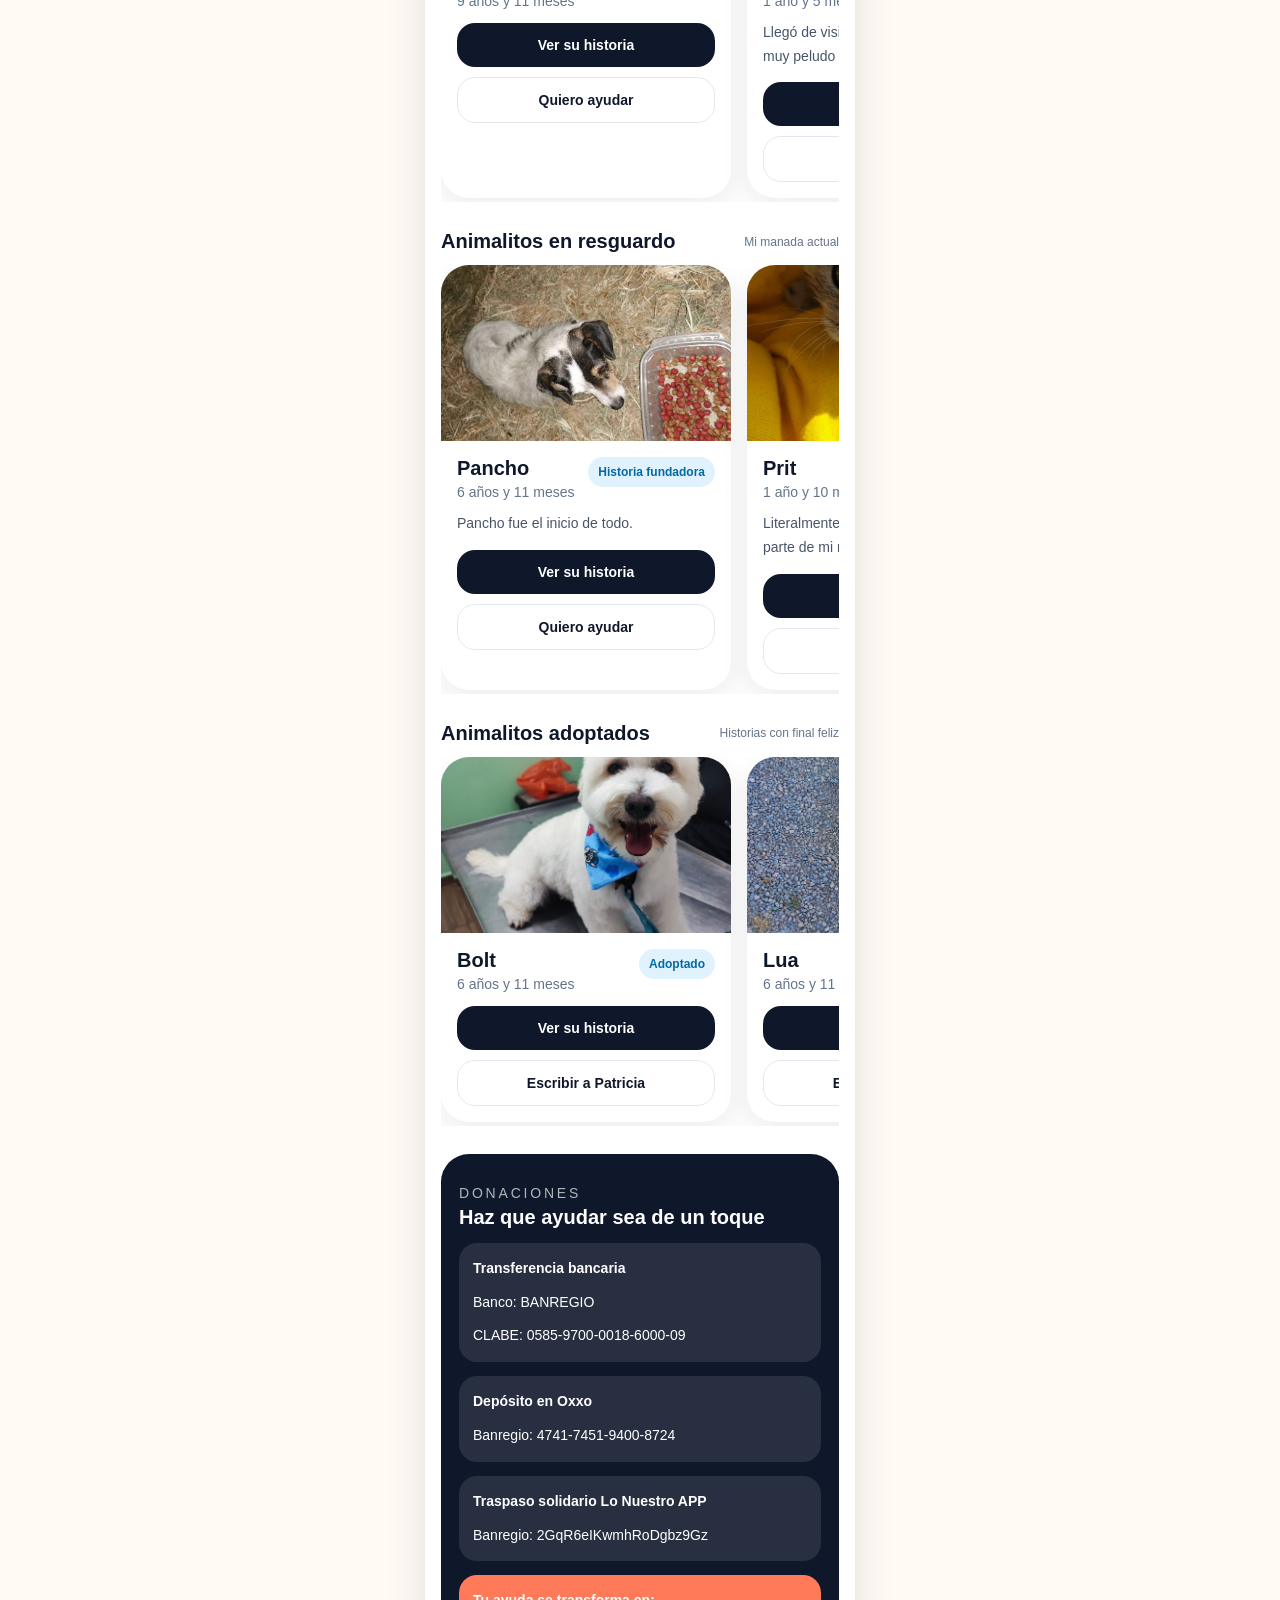
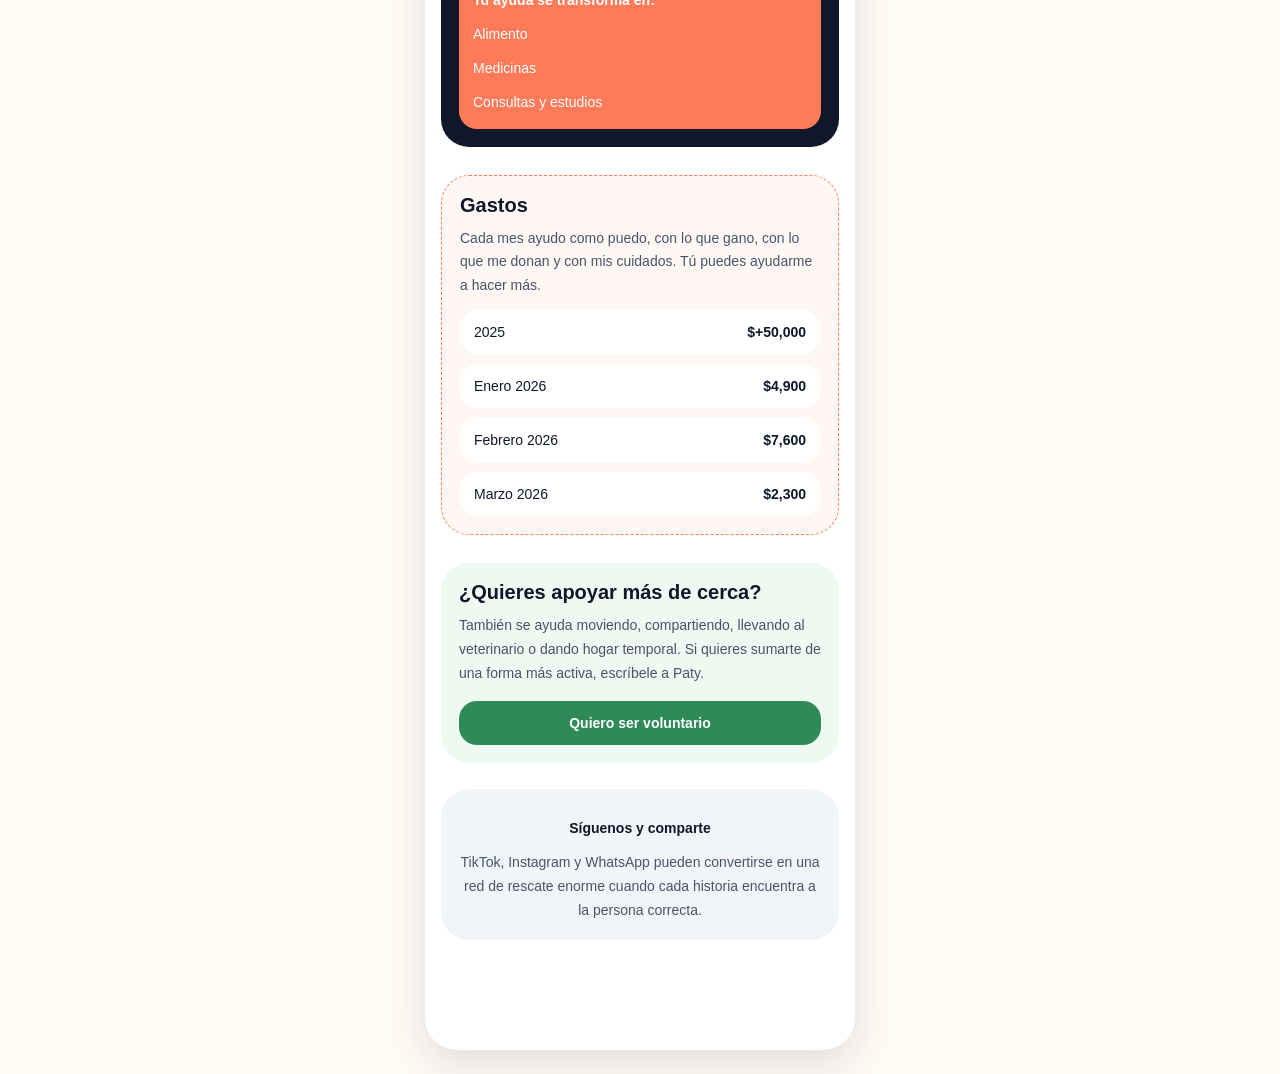
==== commit 328285e9: "Update index.html" ====
--- a/index.html
+++ b/index.html
@@ -205,6 +205,10 @@
             <p class="donation-title">Depósito en Oxxo</p>
             <p>Banregio: 4741-7451-9400-8724</p>
           </div>
+          <div class="donation-box">
+            <p class="donation-title">Traspaso solidario Lo Nuestro APP</p>
+            <p>Banregio: 2GqR6eIKwmhRoDgbz9Gz</p>
+          </div>
 
           <div class="impact-box">
             <p class="donation-title">Tu ayuda se transforma en:</p>
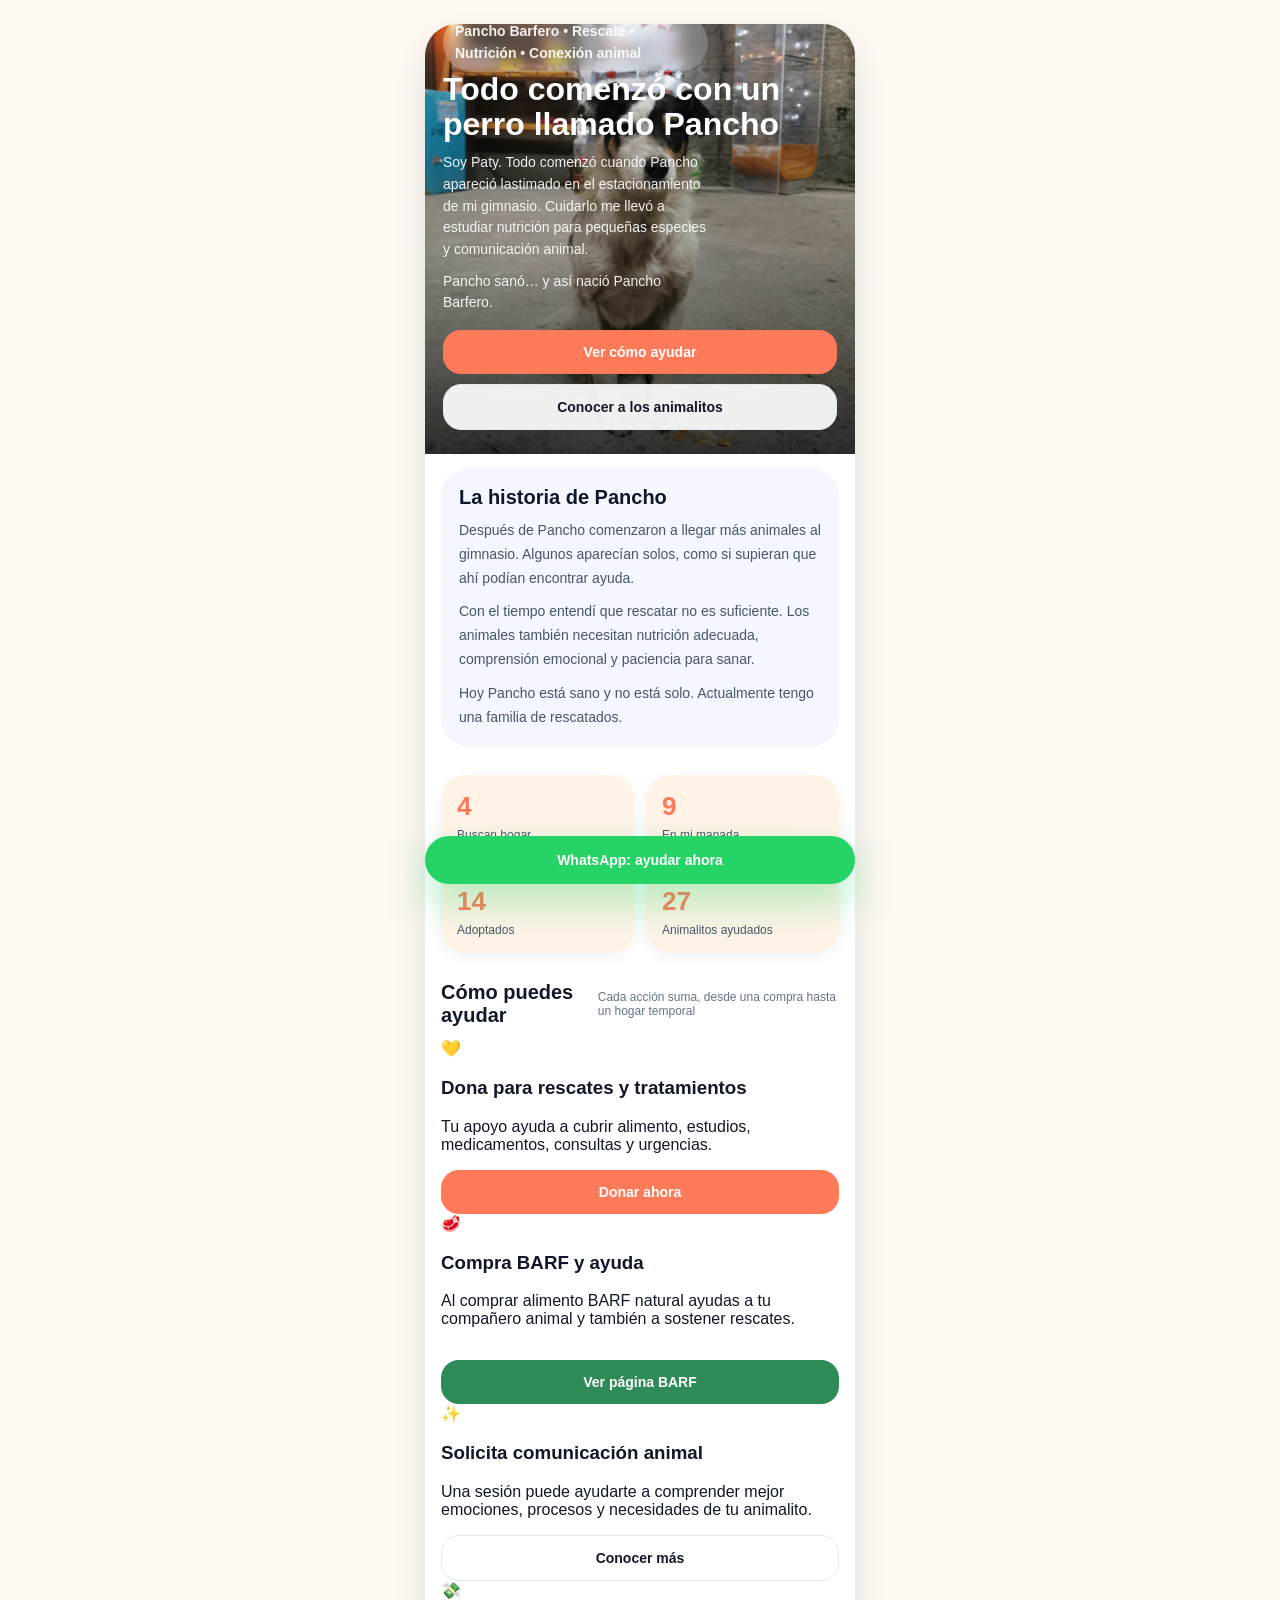
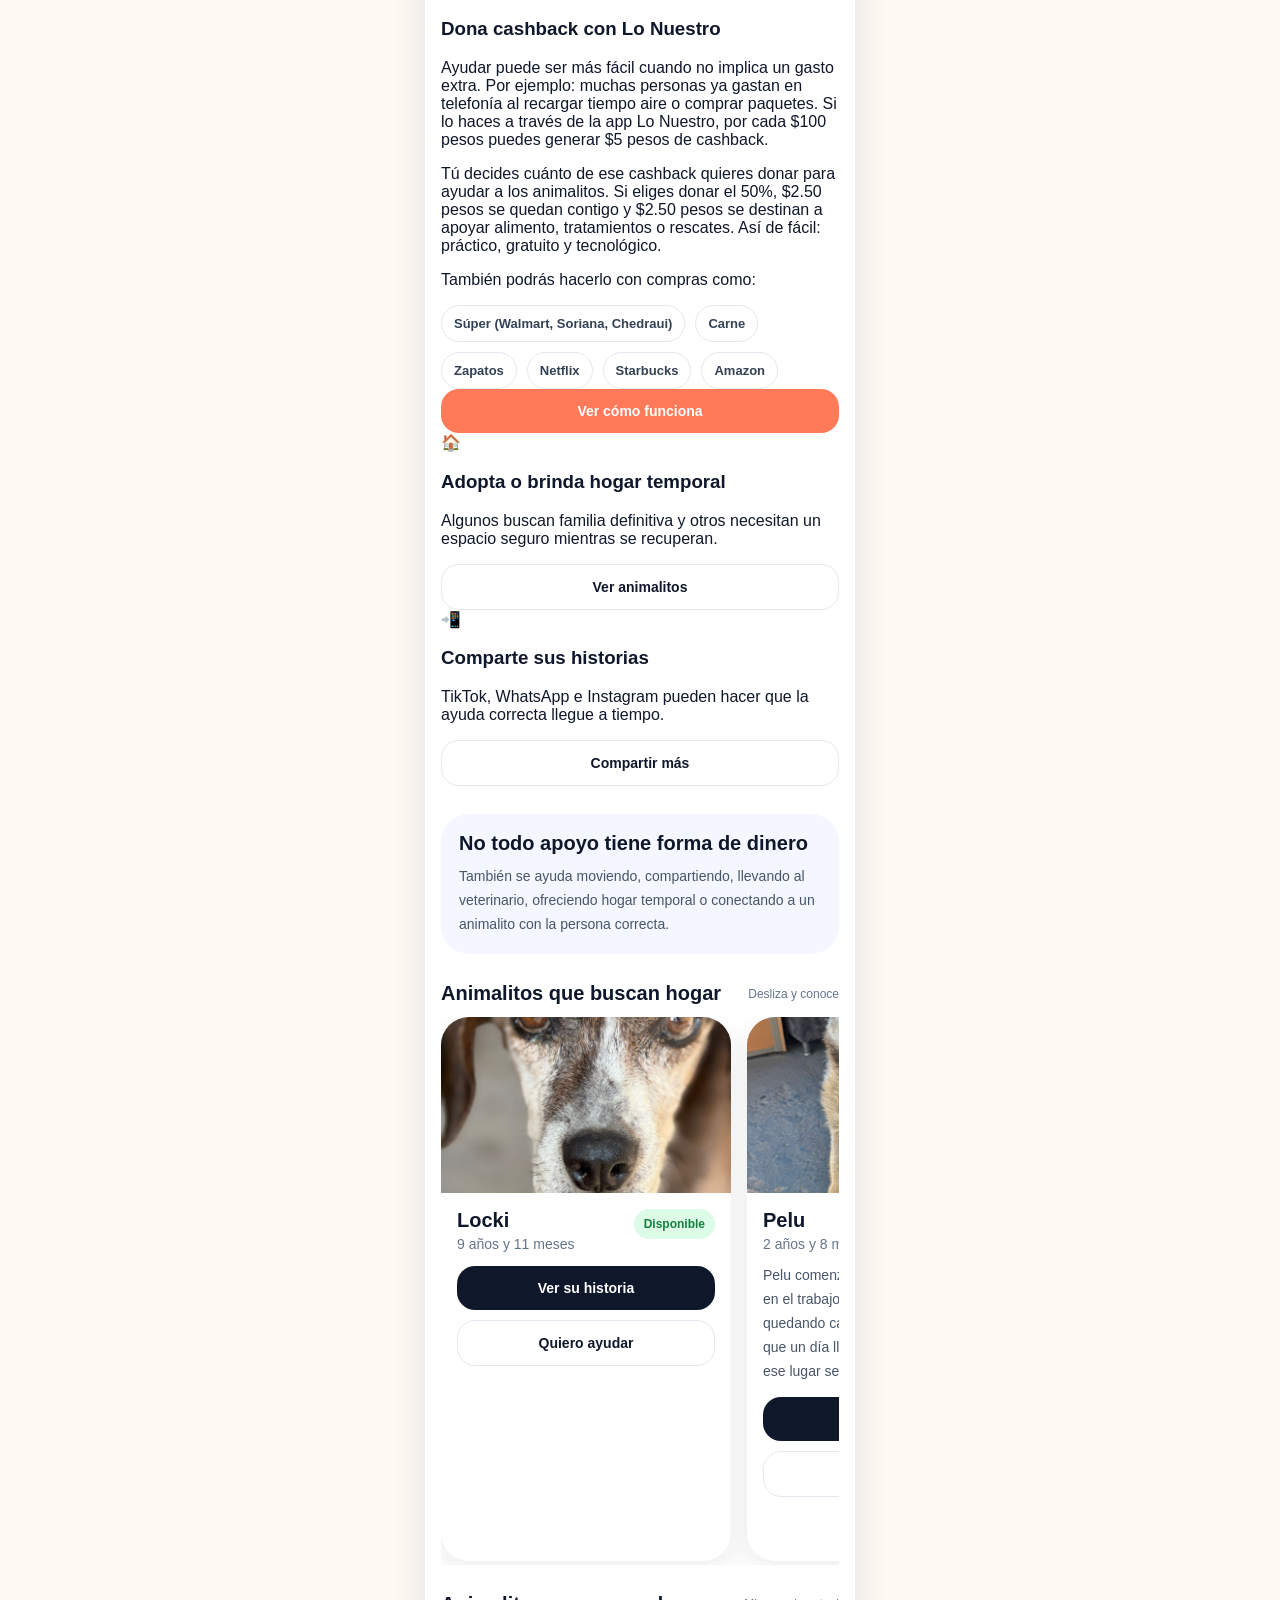
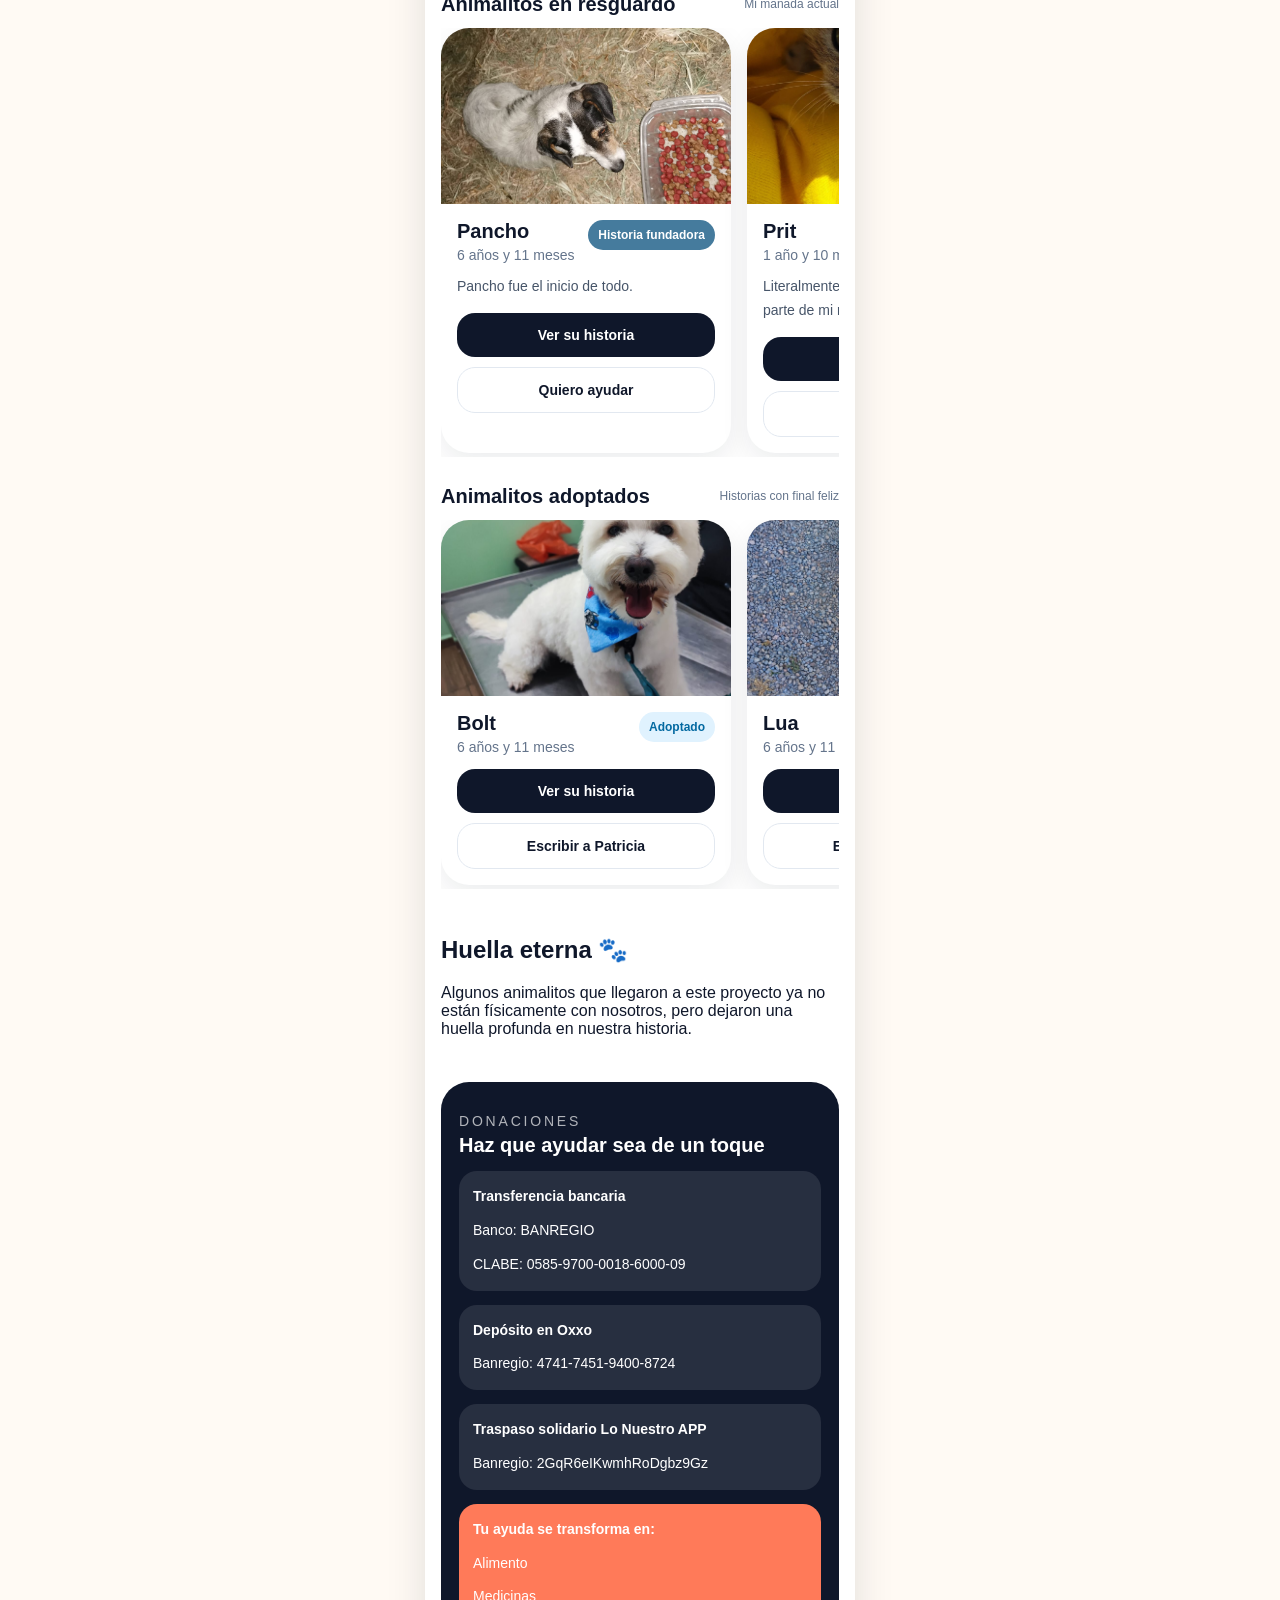
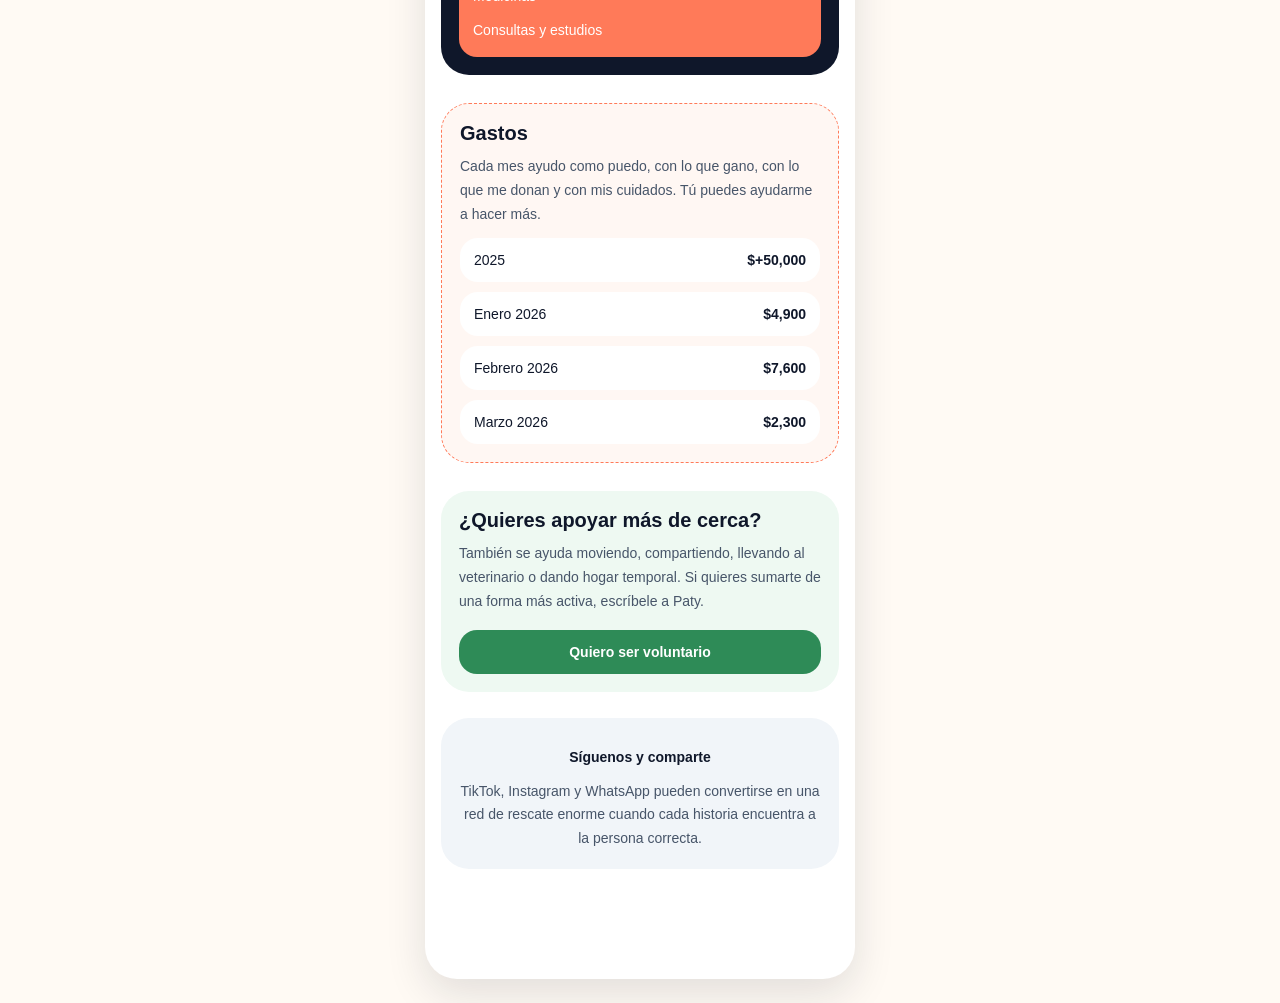
==== commit 65d54d7d: "Update index.html" ====
--- a/index.html
+++ b/index.html
@@ -189,6 +189,15 @@
         </div>
         <div class="cards-scroll" id="adopted-list"></div>
       </section>
+    
+      <section class="section">
+      <h2>Huella eterna 🐾</h2>
+      <p class="section-intro">
+      Algunos animalitos que llegaron a este proyecto ya no están físicamente con nosotros,
+      pero dejaron una huella profunda en nuestra historia.
+      </p>
+      <div id="memory-list" class="pets-grid"></div>
+      </section>
 
       <section class="section" id="donar">
         <div class="card card-dark">
--- a/style.css
+++ b/style.css
@@ -375,6 +375,24 @@
 .tag-neutral {
   background: #ede9fe;
   color: #6d28d9;
+}
+.tag-red{
+background:#e63946;
+color:white;
+}
+
+.tag-purple{
+background:#7b2cbf;
+color:white;
+}
+
+.tag-blue{
+background:#457b9d;
+color:white;
+}
+.tag-gray{
+background:#6c757d;
+color:white;
 }
 
 .mini-label {
@@ -649,72 +667,172 @@
   background:#c92f3b;
 }
 
-
-.section-head-stack {
-  align-items: flex-start;
-  gap: 6px;
-}
-
-.help-cards {
-  display: grid;
-  gap: 12px;
-  margin-top: 12px;
-}
-
-.help-card {
-  background: #ffffff;
-  border: 1px solid rgba(15, 23, 42, 0.08);
-  border-radius: 24px;
-  padding: 18px;
-  box-shadow: 0 8px 22px rgba(15, 23, 42, 0.06);
-}
-
-.help-card-featured {
-  background: linear-gradient(180deg, #fff7f4 0%, #fff0ea 100%);
-  border-color: rgba(255, 122, 89, 0.28);
-}
-
-.help-card-icon {
-  width: 42px;
-  height: 42px;
-  border-radius: 14px;
-  display: flex;
-  align-items: center;
-  justify-content: center;
-  background: #fff3e7;
-  font-size: 20px;
-  margin-bottom: 10px;
-}
-
-.help-card h3 {
-  margin: 0;
-  font-size: 18px;
-  line-height: 1.25;
-}
-
-.help-card p {
-  margin: 10px 0 14px;
+.extra-page {
+  padding-top: 8px;
+}
+
+.back-btn {
+  display: inline-block;
+  margin-bottom: 12px;
+  color: #0f172a;
+  font-weight: 700;
+}
+
+.page-title {
+  margin: 6px 0 0;
+  font-size: 28px;
+  line-height: 1.15;
+}
+
+.number-list {
+  list-style: decimal;
 }
 
 .inline-badges {
   display: flex;
   flex-wrap: wrap;
+  gap: 10px;
+  margin: 14px 0 0;
+  padding: 0;
+  list-style: none;
+}
+
+.inline-badges li {
+  padding: 10px 12px;
+  border-radius: 999px;
+  background: rgba(255, 255, 255, 0.92);
+  border: 1px solid #e2e8f0;
+  color: #334155;
+  font-size: 13px;
+  font-weight: 700;
+}
+
+.tutorial-carousel {
+  position: relative;
+  margin-top: 16px;
+}
+
+.carousel-viewport {
+  overflow: hidden;
+}
+
+.tutorial-step {
+  display: none;
+  gap: 14px;
+}
+
+.tutorial-step.active {
+  display: block;
+}
+
+.tutorial-media {
+  border-radius: 24px;
+  overflow: hidden;
+  background: #e2e8f0;
+  box-shadow: 0 12px 28px rgba(15, 23, 42, 0.08);
+}
+
+.tutorial-media img {
+  width: 100%;
+  display: block;
+  aspect-ratio: 9 / 16;
+  object-fit: cover;
+}
+
+.tutorial-copy {
+  padding-top: 14px;
+}
+
+.step-badge {
+  display: inline-block;
+  padding: 7px 10px;
+  border-radius: 999px;
+  background: #0f172a;
+  color: white;
+  font-size: 12px;
+  font-weight: 800;
+}
+
+.tutorial-copy h3 {
+  margin: 10px 0 0;
+  font-size: 22px;
+}
+
+.tutorial-copy p {
+  margin: 10px 0 0;
+}
+
+.carousel-btn {
+  position: absolute;
+  top: 36%;
+  transform: translateY(-50%);
+  width: 42px;
+  height: 42px;
+  border: none;
+  border-radius: 999px;
+  background: rgba(15, 23, 42, 0.78);
+  color: white;
+  font-size: 28px;
+  line-height: 1;
+  cursor: pointer;
+  z-index: 2;
+}
+
+.carousel-btn.prev {
+  left: 10px;
+}
+
+.carousel-btn.next {
+  right: 10px;
+}
+
+.carousel-dots {
+  display: flex;
+  justify-content: center;
+  flex-wrap: wrap;
   gap: 8px;
-  list-style: none;
-  padding: 0;
-  margin: 0 0 14px;
-}
-
-.inline-badges li {
-  background: rgba(255, 122, 89, 0.10);
-  color: #9a3412;
+  margin-top: 16px;
+}
+
+.carousel-dot {
+  width: 10px;
+  height: 10px;
   border-radius: 999px;
-  padding: 7px 10px;
-  font-size: 12px;
-  font-weight: 700;
-}
-
-.btn-pink {
-  background: #ec4899;
-  color: white;
-}
+  border: none;
+  background: #cbd5e1;
+  cursor: pointer;
+}
+
+.carousel-dot.active {
+  width: 26px;
+  background: #ff7a59;
+}
+
+@media (min-width: 640px) {
+  .tutorial-step.active {
+    display: grid;
+    grid-template-columns: minmax(0, 210px) minmax(0, 1fr);
+    align-items: center;
+    gap: 18px;
+  }
+
+  .tutorial-copy {
+    padding-top: 0;
+  }
+
+  .tutorial-media img {
+    aspect-ratio: 4 / 7;
+  }
+}
+
+@media (max-width: 420px) {
+  .carousel-btn {
+    width: 38px;
+    height: 38px;
+    top: 34%;
+  }
+
+  .tutorial-copy h3 {
+    font-size: 20px;
+  }
+}
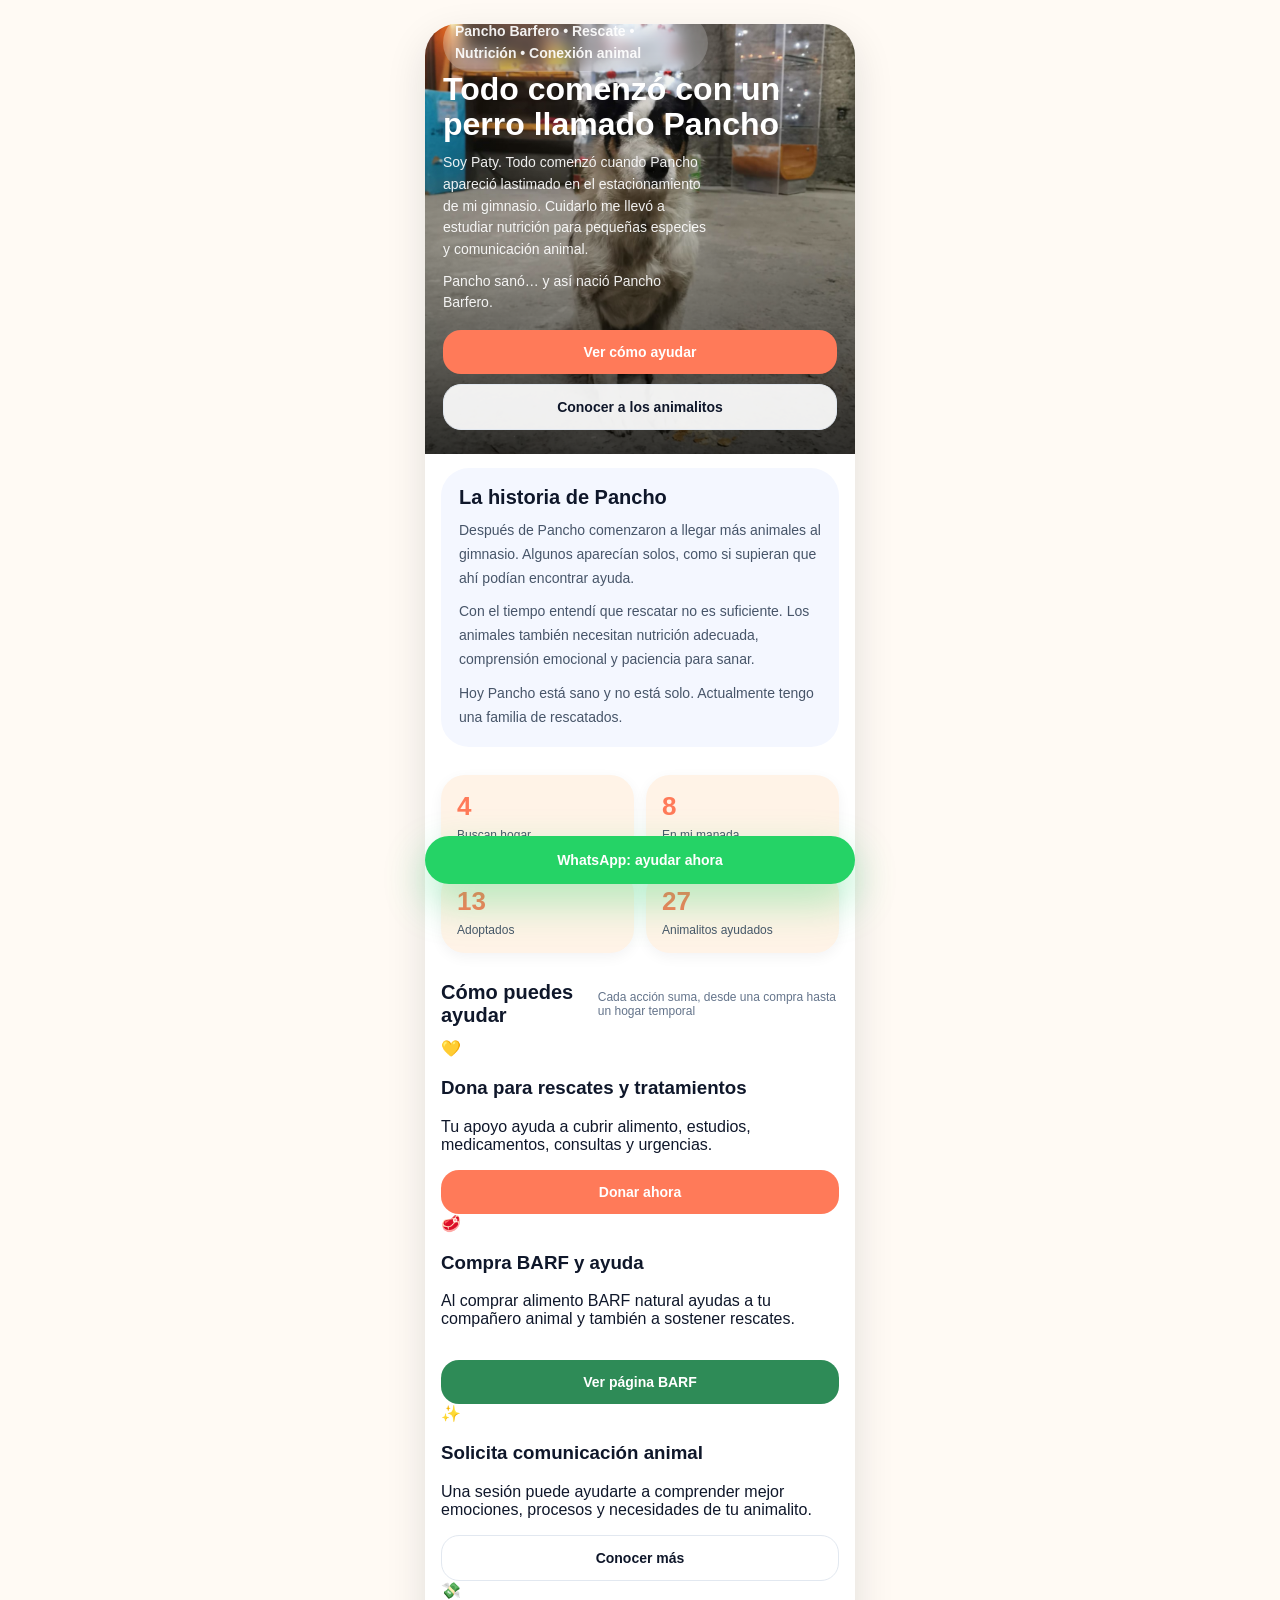
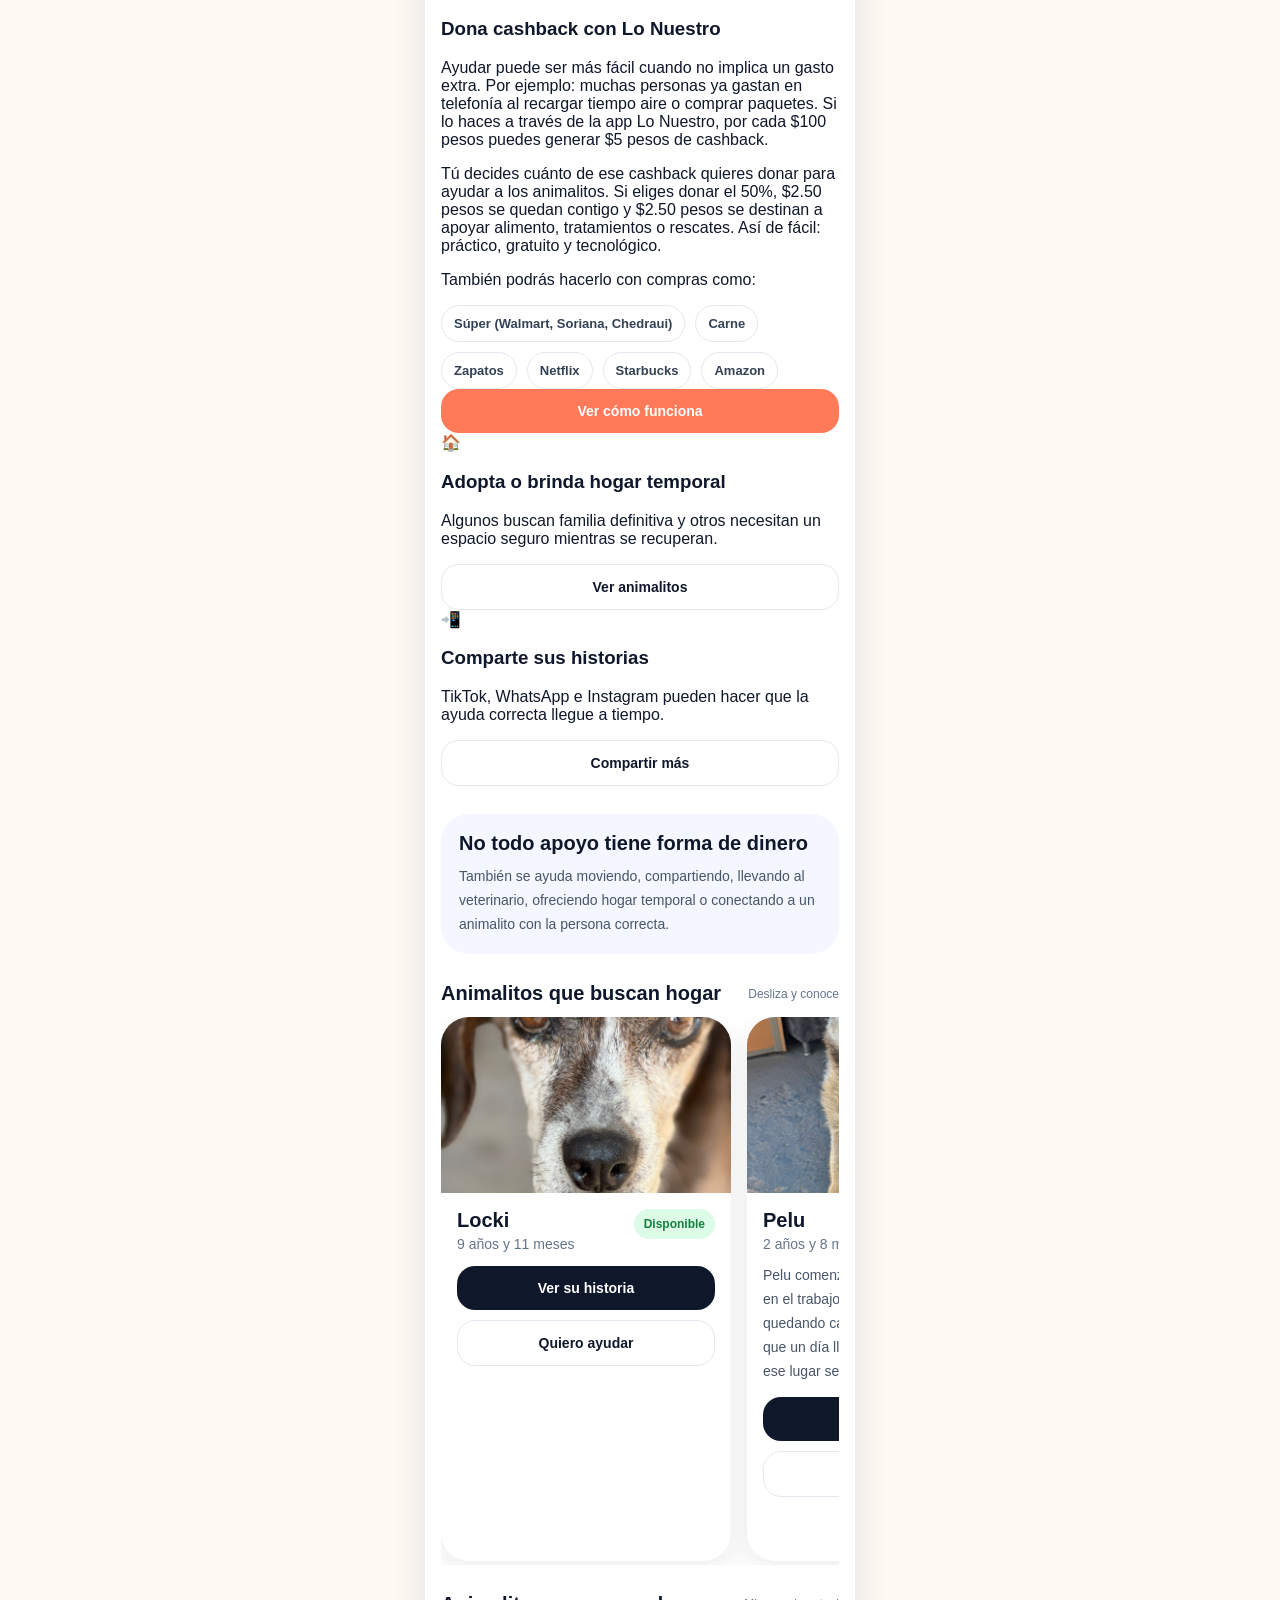
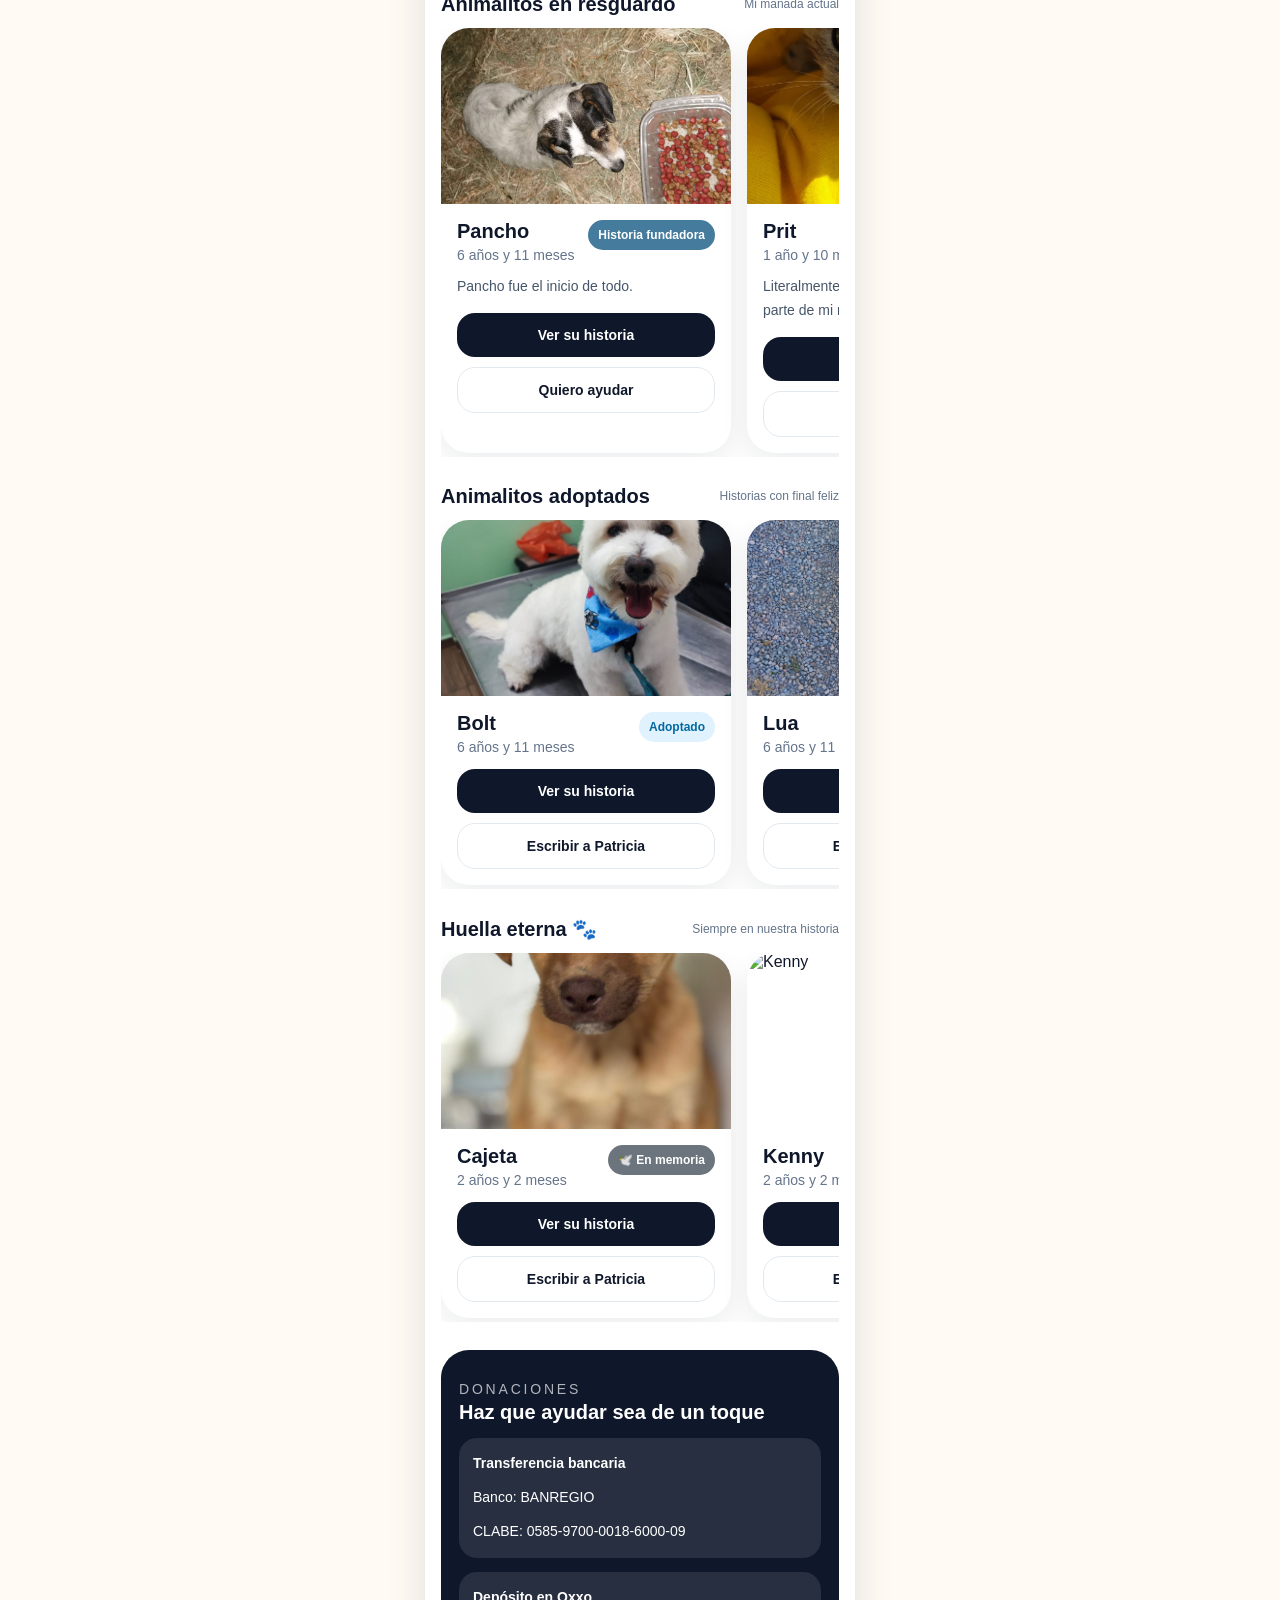
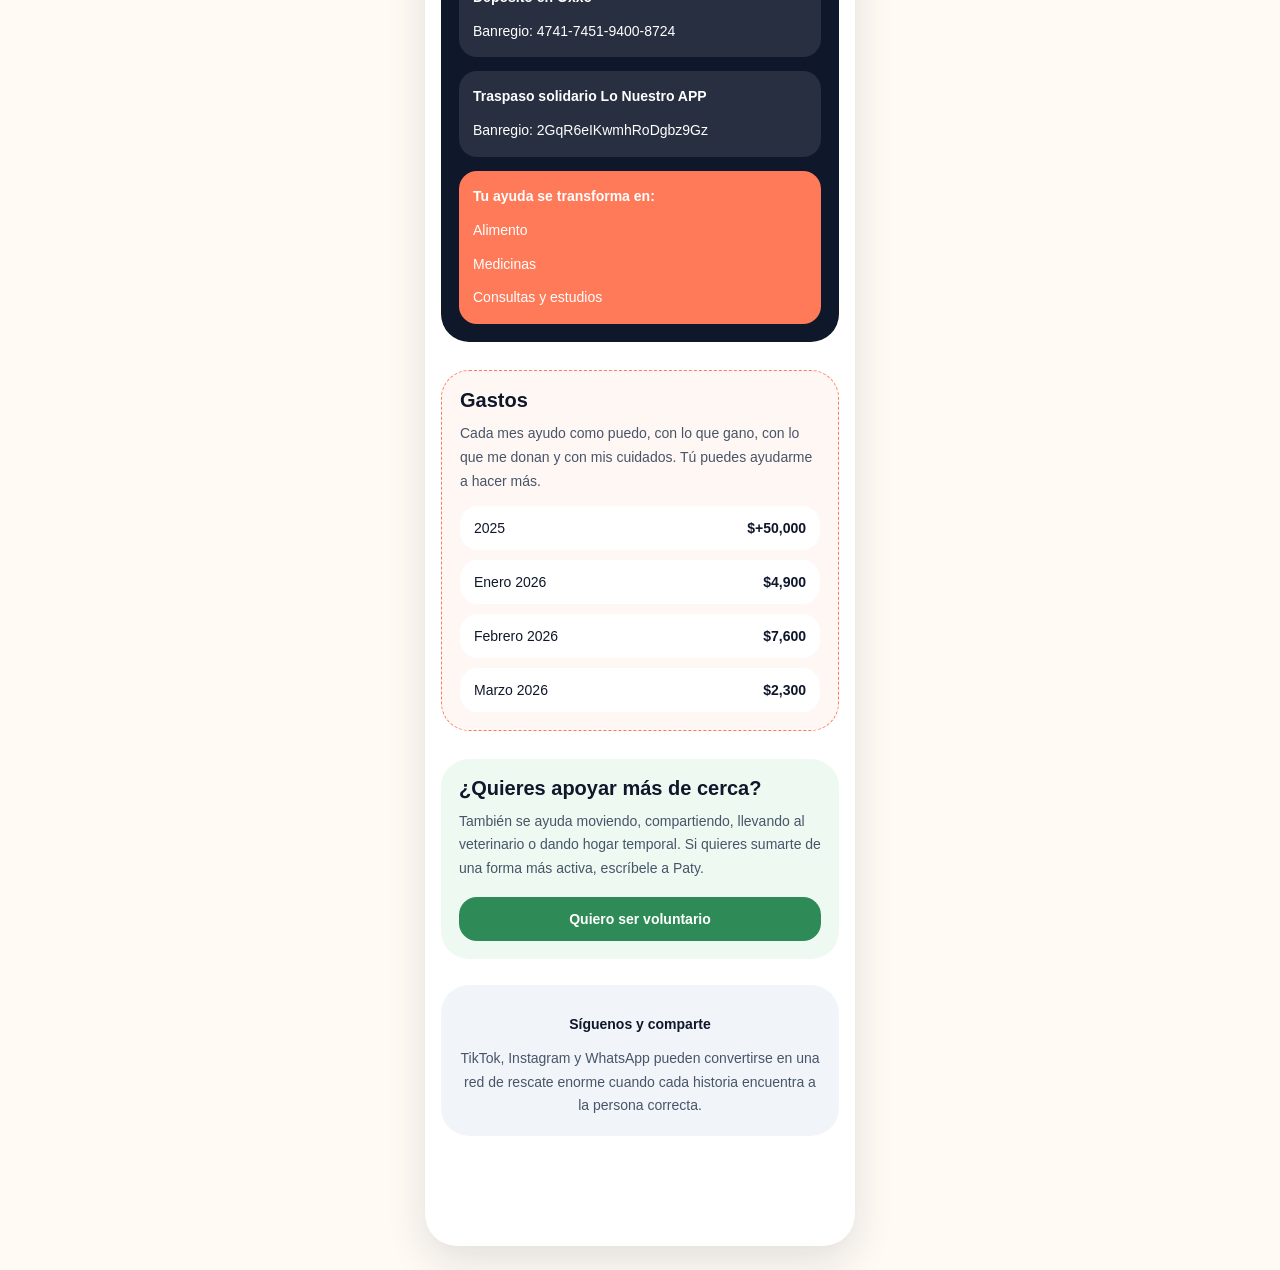
==== commit 6c2c1c47: "Update index.html" ====
--- a/index.html
+++ b/index.html
@@ -190,13 +190,14 @@
         <div class="cards-scroll" id="adopted-list"></div>
       </section>
     
-      <section class="section">
+    
+
+      <section class="section" id="memoria">
+      <div class="section-head">
       <h2>Huella eterna 🐾</h2>
-      <p class="section-intro">
-      Algunos animalitos que llegaron a este proyecto ya no están físicamente con nosotros,
-      pero dejaron una huella profunda en nuestra historia.
-      </p>
-      <div id="memory-list" class="pets-grid"></div>
+      <span>Siempre en nuestra historia</span>
+      </div>
+      <div class="cards-scroll" id="memory-list"></div>
       </section>
 
       <section class="section" id="donar">
